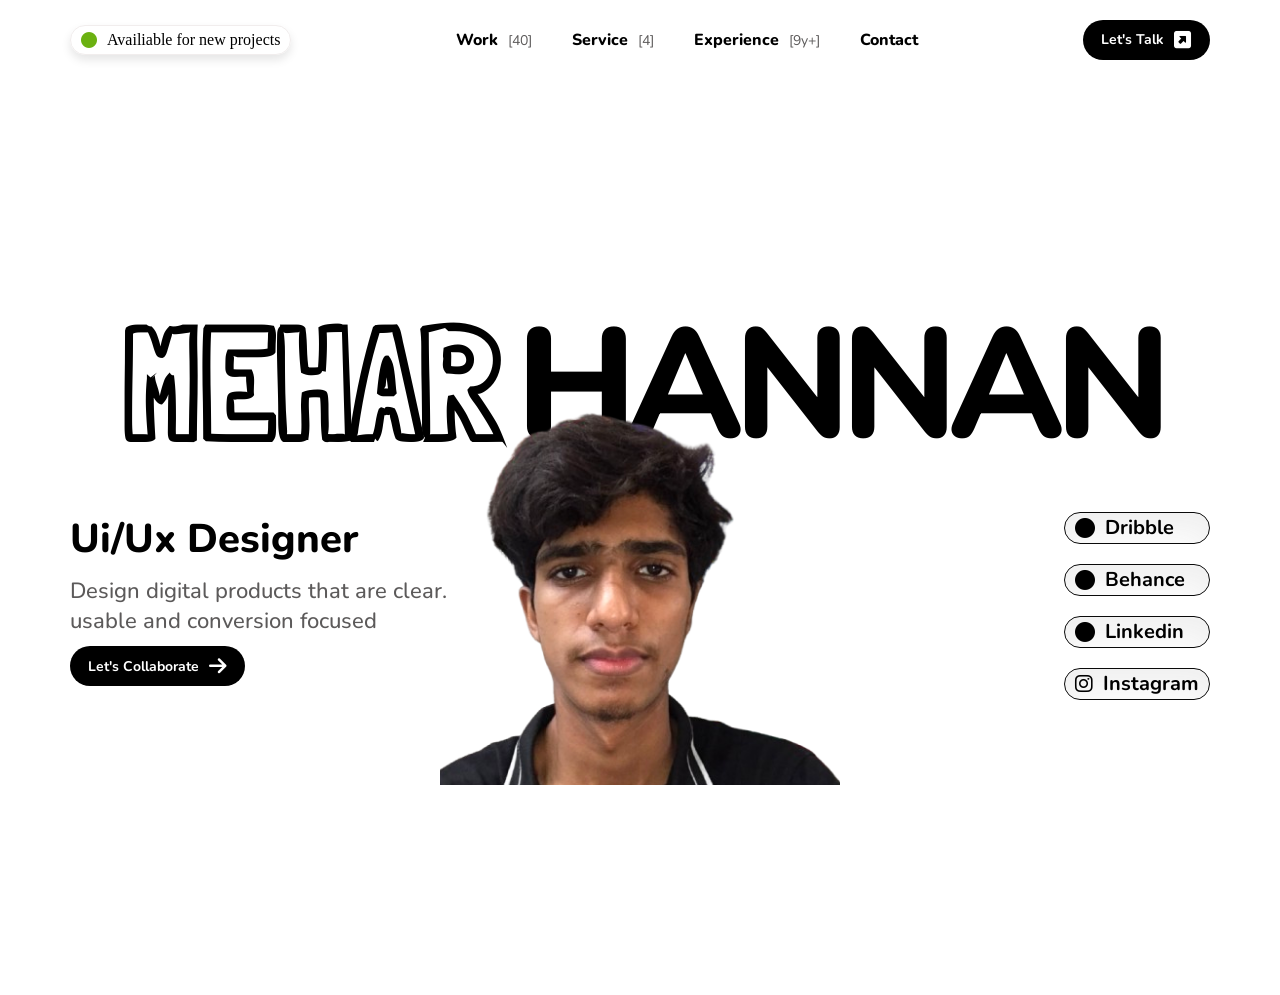
==== Projects/Personal Portfolio Website — Animations/index.html @ a775a608 "animations" ====
<!DOCTYPE html>
<html lang="en">

<head>
    <meta charset="UTF-8">
    <meta name="viewport" content="width=device-width, initial-scale=1.0">
    <title>Document</title>
    <link rel="preconnect" href="https://fonts.googleapis.com">
    <link rel="preconnect" href="https://fonts.gstatic.com" crossorigin>
    <link href="https://fonts.googleapis.com/css2?family=Nunito:ital,wght@0,200..1000;1,200..1000&display=swap"
        rel="stylesheet">
    <link href="https://fonts.googleapis.com/css2?family=Londrina+Outline&display=swap" rel="stylesheet">
    <link rel="stylesheet" href="https://cdnjs.cloudflare.com/ajax/libs/font-awesome/6.5.2/css/all.min.css">
    <link rel="stylesheet" href="https://cdnjs.cloudflare.com/ajax/libs/animate.css/4.1.1/animate.min.css">
    <link rel="stylesheet" href="style.css">
</head>

<body>
    <section class="home-page">
        <section class="header">
            <div class="header-c1">
                <i class="fa-solid fa-circle"></i>
                <span>Availiable for new projects</span>
            </div>
            <div class="header-menu">
                <h1>Work</h1>
                <p>[40]</p>
                <h1>Service</h1>
                <p>[4]</p>
                <h1>Experience</h1>
                <p>[9y+]</p>
                <h1>Contact</h1>
            </div>
            <div class="lets-talk">
                <span>Let's Talk</span>
                <i class="fa-solid fa-square-up-right"></i>
            </div>
        </section>
        <section class="hero">
            <div class="bottom-layer">
                <div class="text">
                    <h1 class="text1">MEHAR</h1>
                    <h1 class="text2">HANNAN</h1>
                </div>
                <div class="menu">
                    <div class="menu1">
                        <h1>Ui/Ux Designer</h1>
                        <p>Design digital products that are clear. <br>usable and conversion focused</p>
                        <div class="collaborate">
                            Let's Collaborate
                            <i class="fa-solid fa-arrow-right"></i>
                        </div>
                    </div>
                    <div class="menu2">
                        <div class="m1">
                            <i class="fa-solid fa-circle"></i>
                            Dribble
                        </div>
                        <div class="m2">
                            <i class="fa-solid fa-circle"></i>
                            Behance
                        </div>
                        <div class="m3">
                            <i class="fa-solid fa-circle"></i>
                            Linkedin
                        </div>
                        <div class="m4">
                            <i class="fa-brands fa-instagram"></i>
                            Instagram
                        </div>
                    </div>
                </div>
            </div>
            <div class="upper-layer">
                <div class="img-wrapper">
                    <img src="assets\img.png" alt="hannan">
                </div>
            </div>
        </section>
    </section>
    <script src="script.js"></script>
</body>

</html>
---- Projects/Personal Portfolio Website — Animations/style.css ----
* {
            margin: 0;
            padding: 0;
            box-sizing: border-box;
        }



        .home-page {
            display: flex;
            flex-direction: column;
            background-color: #ffff;
            width: min(1400px, calc(100% - 40px));
            height: 100vh;
            margin: 0 auto;
        }

        .home-page .header {
            display: flex;
            flex-direction: row;
            justify-content: space-between;
            align-items: center;
            padding: 0px 50px;
            margin-top: 20px;
        }

        .home-page .header .header-c1 {
            display: flex;
            flex-direction: row;
            align-items: center;
            gap: 10px;
            border: 1px solid #f1eded;
            padding: 5px 10px;
            border-radius: 50px;
            box-shadow: 0 5px 10px rgba(0, 0, 0, 0.1);
        }

        .home-page .header .header-c1 i {
            color: #6bb111;
        }

        .home-page .header .header-menu {
            display: flex;
            flex-direction: row;
            align-items: center;
            gap: 10px;
        }

        .home-page .header .header-menu h1 {
            font-size: 16px;
            font-weight: 800;
            color: #000;
            font-family: 'Nunito', sans-serif;
        }

        .home-page .header .header-menu p {
            font-size: 14px;
            font-weight: 400;
            color: #5c5a5a;
            font-family: 'Nunito', sans-serif;
            margin-right: 30px;
        }

        .home-page .header .lets-talk {
            display: flex;
            flex-direction: row;
            align-items: center;
            gap: 10px;
            padding: 10px 18px;
            border-radius: 50px;
            background-color: #000;
            font-size: 14px;
            color: #fff;
            font-family: 'Nunito', sans-serif;
            font-weight: 700;
            line-height: 1;
        }

        .home-page .header .lets-talk i {
            font-size: 20px;
            line-height: 1;
        }

        .home-page .hero {
            position: relative;
            display: flex;
            flex-direction: column;
            justify-content: space-between;
            align-items: center;
            padding: 0px 50px;
            margin-top: 20px;
            height: 100%;
        }

        .home-page .hero .bottom-layer {
            position: absolute;
            top: 0;
            left: 0;
            width: 100%;
            height: 100%;
            display: flex;
            flex-direction: column;
            justify-content: center;
            align-items: center;
        }

        .home-page .hero .bottom-layer .text {
            display: flex;
            flex-direction: row;
            justify-content: center;
            align-items: center;
            gap: 20px;
        }

        .home-page .hero .bottom-layer .text .text1 {
            font-size: 155px;
            font-weight: 800;
            font-family: "Londrina Outline", cursive;
            letter-spacing: 15%;
            
        }

        .home-page .hero .bottom-layer .text .text2 {
            font-size: 155px;
            font-weight: 800;
            font-family: 'Nunito', sans-serif;
            letter-spacing: -10px;
            
        }

        .home-page .hero .bottom-layer .menu {
            display: flex;
            flex-direction: row;
            width: 100%;
            justify-content: space-between;
            margin-top: 20px;
        }

        .home-page .hero .bottom-layer .menu .menu1 {
            display: flex;
            flex-direction: column;
            gap: 10px;
            padding-left: 50px;
            
        }

        .home-page .hero .bottom-layer .menu .menu1 h1 {
            font-size: 40px;
            font-weight: 800;
            font-family: 'Nunito', sans-serif;
        }

        .home-page .hero .bottom-layer .menu .menu1 p {
            font-size: 22px;
            font-weight: 500;
            font-family: 'Nunito', sans-serif;
            color: #5c5a5a;
        }

        .home-page .hero .bottom-layer .menu .menu1 .collaborate {
            display: flex;
            flex-direction: row;
            align-items: center;
            width: fit-content;
            gap: 10px;
            padding: 10px 18px;
            border-radius: 50px;
            background-color: #000;
            font-size: 14px;
            color: #fff;
            font-family: 'Nunito', sans-serif;
            font-weight: 700;
        }

        .home-page .hero .bottom-layer .menu .menu1 .collaborate i {
            font-size: 20px;
        }

        .home-page .hero .bottom-layer .menu .menu2 {
            display: flex;
            flex-direction: column;
            gap: 20px;
            padding-right: 50px;
        }

        .home-page .hero .bottom-layer .menu .menu2 .m1 {
            display: flex;
            flex-direction: row;
            align-items: center;
            gap: 10px;
            font-family: 'Nunito', sans-serif;
            border: 1px solid #0a0a0a;
            padding: 5px 10px;
            line-height: 1;
            box-shadow: inset 0 20px 30px rgba(105, 104, 104, 0.1);
            border-radius: 50px;
            font-family: 'Nunito', sans-serif;
            font-size: 20px;
            font-weight: 700;
            
        }

        .home-page .hero .bottom-layer .menu .menu2 .m2 {
            display: flex;
            flex-direction: row;
            align-items: center;
            gap: 10px;
            font-family: 'Nunito', sans-serif;
            border: 1px solid #0a0a0a;
            padding: 5px 10px;
            line-height: 1;
            box-shadow: inset 0 20px 30px rgba(105, 104, 104, 0.1);
            border-radius: 50px;
            font-family: 'Nunito', sans-serif;
            font-size: 20px;
            font-weight: 700;
            
        }

        .home-page .hero .bottom-layer .menu .menu2 .m3 {
            display: flex;
            flex-direction: row;
            align-items: center;
            gap: 10px;
            font-family: 'Nunito', sans-serif;
            border: 1px solid #0a0a0a;
            padding: 5px 10px;
            line-height: 1;
            box-shadow: inset 0 20px 30px rgba(105, 104, 104, 0.1);
            border-radius: 50px;
            font-family: 'Nunito', sans-serif;
            font-size: 20px;
            font-weight: 700;
            
        }

        .home-page .hero .bottom-layer .menu .menu2 .m4 {
            display: flex;
            flex-direction: row;
            align-items: center;
            gap: 10px;
            font-family: 'Nunito', sans-serif;
            border: 1px solid #0a0a0a;
            padding: 5px 10px;
            line-height: 1;
            box-shadow: inset 0 20px 30px rgba(105, 104, 104, 0.1);
            border-radius: 50px;
            font-family: 'Nunito', sans-serif;
            font-size: 20px;
            font-weight: 700;
            
        }

        .home-page .hero .upper-layer {
            position: absolute;
            z-index: 1;
            top: 95px;
            left: 50%;
            transform: translateX(-50%);
            width: 420px;
            max-width: 45vw;
            height: 100%;
            display: flex;
            justify-content: center;
            align-items: center;
        }

        .home-page .hero .upper-layer .img-wrapper {
            width: 400px;
            height: 400px;
        }

        .home-page .hero .upper-layer img {
            width: 100%;
            height: 100%;
            object-fit: cover;
            animation: rubberBand 2s ease forwards;
        }
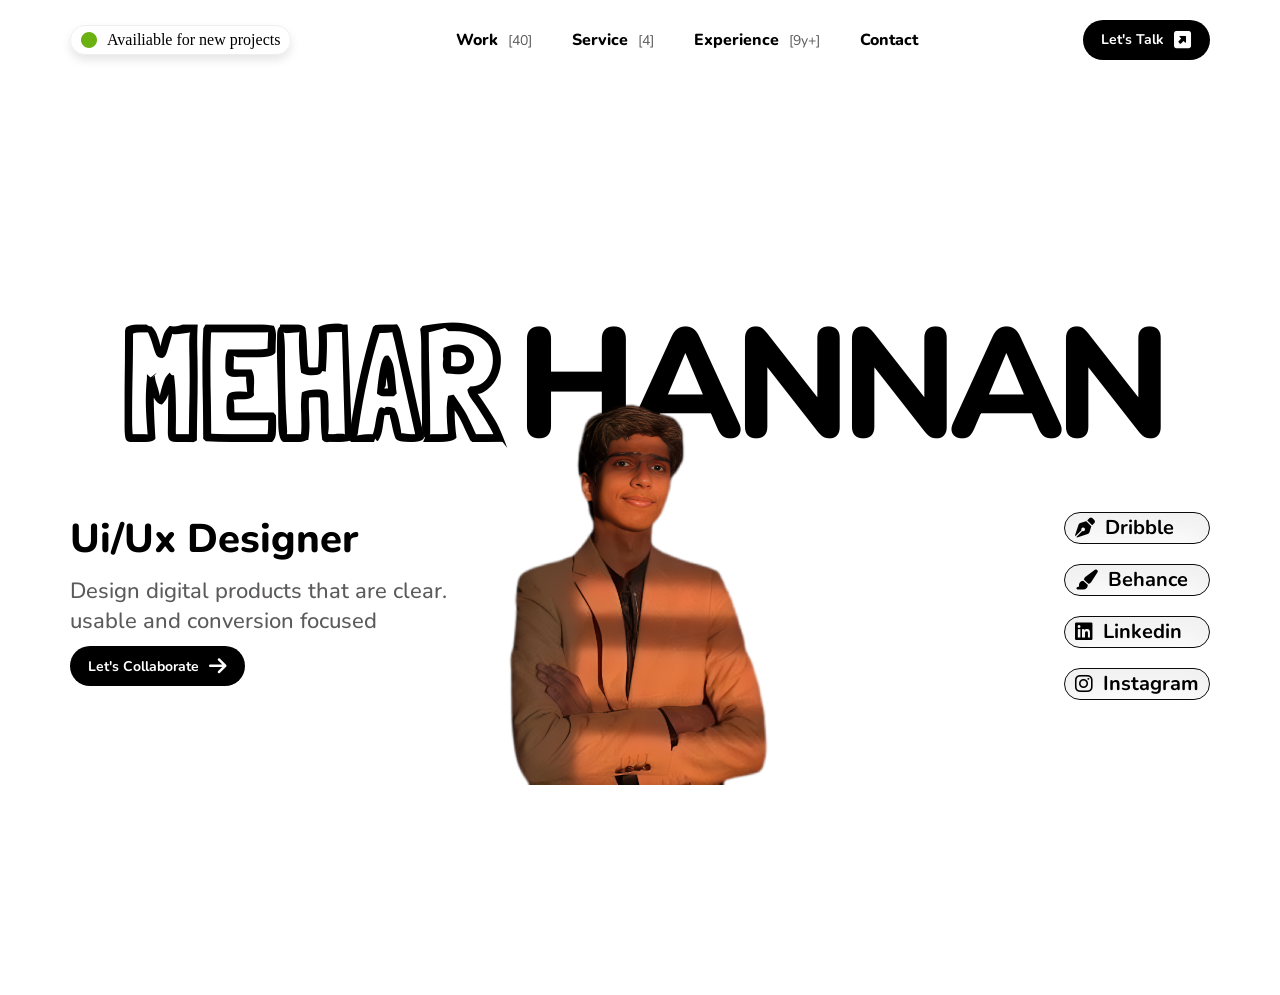
==== commit 9747ad30: "improve animations" ====
--- a/Projects/Personal Portfolio Website — Animations/index.html
+++ b/Projects/Personal Portfolio Website — Animations/index.html
@@ -53,15 +53,15 @@
                     </div>
                     <div class="menu2">
                         <div class="m1">
-                            <i class="fa-solid fa-circle"></i>
+                            <i class="fa-solid fa-pen-nib"></i>
                             Dribble
                         </div>
                         <div class="m2">
-                            <i class="fa-solid fa-circle"></i>
+                            <i class="fa-solid fa-paintbrush"></i>
                             Behance
                         </div>
                         <div class="m3">
-                            <i class="fa-solid fa-circle"></i>
+                            <i class="fa-brands fa-linkedin"></i>
                             Linkedin
                         </div>
                         <div class="m4">
--- a/Projects/Personal Portfolio Website — Animations/style.css
+++ b/Projects/Personal Portfolio Website — Animations/style.css
@@ -22,6 +22,7 @@
             align-items: center;
             padding: 0px 50px;
             margin-top: 20px;
+            animation: slideInDown 0.8s ease forwards;
         }
 
         .home-page .header .header-c1 {
@@ -117,7 +118,7 @@
             font-weight: 800;
             font-family: "Londrina Outline", cursive;
             letter-spacing: 15%;
-            
+            animation: slideInDown 1s ease forwards;
         }
 
         .home-page .hero .bottom-layer .text .text2 {
@@ -125,7 +126,7 @@
             font-weight: 800;
             font-family: 'Nunito', sans-serif;
             letter-spacing: -10px;
-            
+            animation: slideInDown 1s ease forwards; animation-delay: 0.1s;
         }
 
         .home-page .hero .bottom-layer .menu {
@@ -148,6 +149,7 @@
             font-size: 40px;
             font-weight: 800;
             font-family: 'Nunito', sans-serif;
+            animation: slideInUp 0.8s ease forwards; animation-delay: 0.2s;
         }
 
         .home-page .hero .bottom-layer .menu .menu1 p {
@@ -155,6 +157,7 @@
             font-weight: 500;
             font-family: 'Nunito', sans-serif;
             color: #5c5a5a;
+            animation: slideInUp 0.8s ease forwards; animation-delay: 0.4s;
         }
 
         .home-page .hero .bottom-layer .menu .menu1 .collaborate {
@@ -170,6 +173,7 @@
             color: #fff;
             font-family: 'Nunito', sans-serif;
             font-weight: 700;
+            animation: slideInUp 0.8s ease forwards; animation-delay: 0.6s;
         }
 
         .home-page .hero .bottom-layer .menu .menu1 .collaborate i {
@@ -181,6 +185,7 @@
             flex-direction: column;
             gap: 20px;
             padding-right: 50px;
+            
         }
 
         .home-page .hero .bottom-layer .menu .menu2 .m1 {
@@ -197,6 +202,7 @@
             font-family: 'Nunito', sans-serif;
             font-size: 20px;
             font-weight: 700;
+            animation: fadeInUp 0.7s ease forwards; animation-delay: 0.3s;
             
         }
 
@@ -214,7 +220,7 @@
             font-family: 'Nunito', sans-serif;
             font-size: 20px;
             font-weight: 700;
-            
+            animation: fadeInUp 0.7s ease forwards; animation-delay: 0.5s;
         }
 
         .home-page .hero .bottom-layer .menu .menu2 .m3 {
@@ -231,7 +237,7 @@
             font-family: 'Nunito', sans-serif;
             font-size: 20px;
             font-weight: 700;
-            
+            animation: fadeInUp 0.7s ease forwards; animation-delay: 0.7s;
         }
 
         .home-page .hero .bottom-layer .menu .menu2 .m4 {
@@ -248,7 +254,7 @@
             font-family: 'Nunito', sans-serif;
             font-size: 20px;
             font-weight: 700;
-            
+            animation: fadeInUp 0.7s ease forwards; animation-delay: 0.9s;
         }
 
         .home-page .hero .upper-layer {
@@ -274,5 +280,5 @@
             width: 100%;
             height: 100%;
             object-fit: cover;
-            animation: rubberBand 2s ease forwards;
-        }+            animation: fadeInUp 1.2s ease forwards; animation-delay: 0.2s;
+        }   
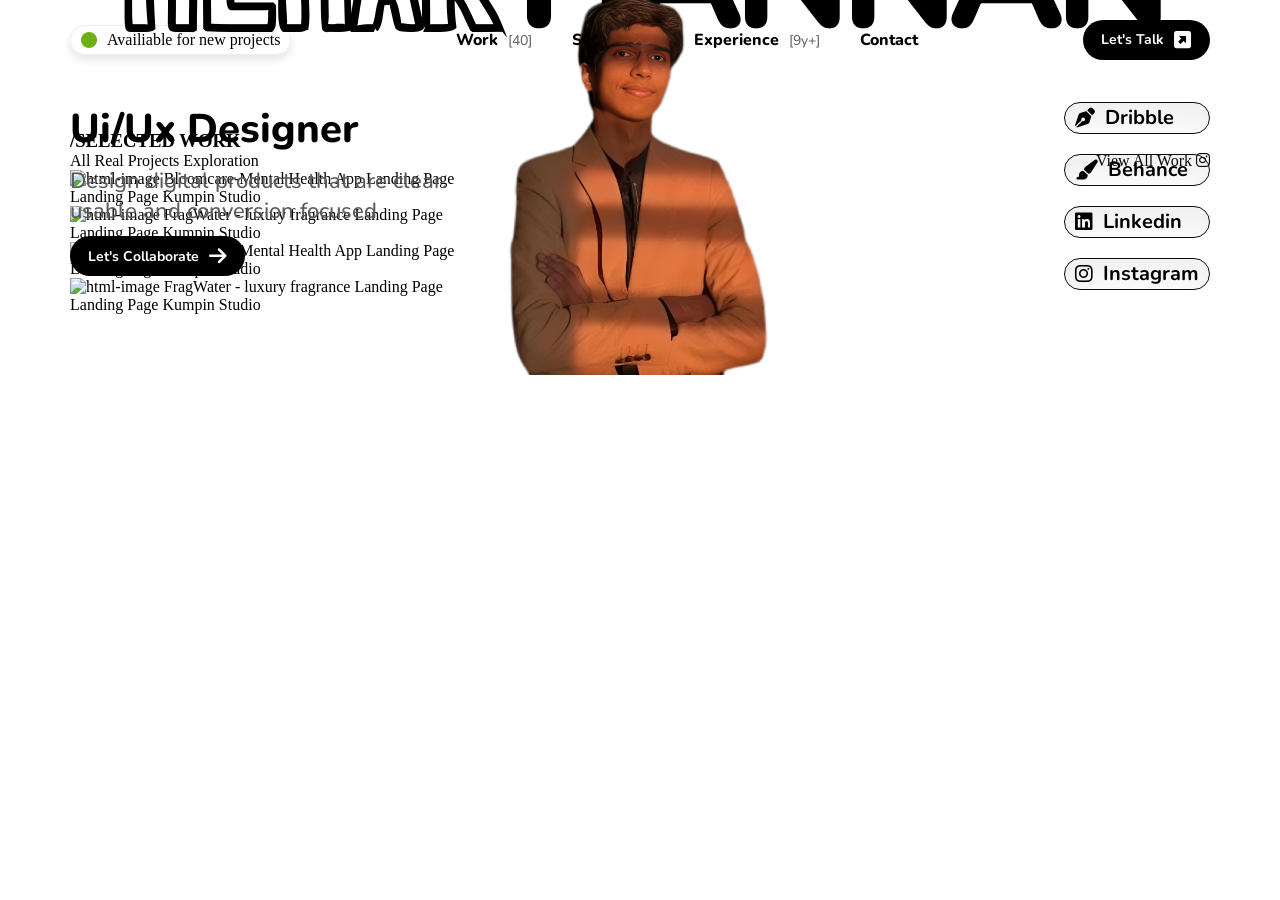
==== commit 2a193c57: "adding selected work section" ====
--- a/Projects/Personal Portfolio Website — Animations/index.html
+++ b/Projects/Personal Portfolio Website — Animations/index.html
@@ -77,6 +77,94 @@
                 </div>
             </div>
         </section>
+        <section class="selectecWork">
+            <h1>/SELECTED WORK</h1>
+            <div class="filters">
+                <div class="c1">
+                    <span class="f1">
+                        All
+                    </span>
+                    <span class="f2">
+                        Real Projects
+                    </span>
+                    <span class="f3">
+                        Exploration
+                    </span>
+                </div>
+                <div class="c2">
+                    <span class="h1">
+                        View All Work
+                    </span>
+                    <i class="fa-brands fa-instagram"></i>
+                </div>
+            </div>
+            <div class="projects">
+                <div class="project 1">
+                    <img src="" alt="html-image">
+                    <span class="product-title">
+                        Bloomcare-Mental Health App Landing Page
+                    </span>
+                    <div class="Properties">
+                        <div class="p1">
+                            <span class="ptxt">
+                                Landing Page
+                            </span>
+                            <span class="p2">
+                                Kumpin Studio
+                            </span>
+                        </div>
+                    </div>
+                </div>
+                <div class="project 2">
+                    <img src="" alt="html-image">
+                    <span class="product-title">
+                        FragWater - luxury fragrance Landing Page
+                    </span>
+                    <div class="Properties">
+                        <div class="p1">
+                            <span class="ptxt">
+                                Landing Page
+                            </span>
+                            <span class="p2">
+                                Kumpin Studio
+                            </span>
+                        </div>
+                    </div>
+                </div>
+                <div class="project 3">
+                    <img src="" alt="html-image">
+                    <span class="product-title">
+                        Bloomcare-Mental Health App Landing Page
+                    </span>
+                    <div class="Properties">
+                        <div class="p1">
+                            <span class="ptxt">
+                                Landing Page
+                            </span>
+                            <span class="p2">
+                                Kumpin Studio
+                            </span>
+                        </div>
+                    </div>
+                </div>
+                <div class="project 4">
+                    <img src="" alt="html-image">
+                    <span class="product-title">
+                        FragWater - luxury fragrance Landing Page
+                    </span>
+                    <div class="Properties">
+                        <div class="p1">
+                            <span class="ptxt">
+                                Landing Page
+                            </span>
+                            <span class="p2">
+                                Kumpin Studio
+                            </span>
+                        </div>
+                    </div>
+                </div>
+            </div>
+        </section>
     </section>
     <script src="script.js"></script>
 </body>
--- a/Projects/Personal Portfolio Website — Animations/style.css
+++ b/Projects/Personal Portfolio Website — Animations/style.css
@@ -7,6 +7,8 @@
 
 
         .home-page {
+            overflow-y: auto;
+            overflow-x: hidden;
             display: flex;
             flex-direction: column;
             background-color: #ffff;
@@ -23,6 +25,7 @@
             padding: 0px 50px;
             margin-top: 20px;
             animation: slideInDown 0.8s ease forwards;
+            
         }
 
         .home-page .header .header-c1 {
@@ -90,7 +93,6 @@
             align-items: center;
             padding: 0px 50px;
             margin-top: 20px;
-            height: 100%;
         }
 
         .home-page .hero .bottom-layer {
@@ -281,4 +283,15 @@
             height: 100%;
             object-fit: cover;
             animation: fadeInUp 1.2s ease forwards; animation-delay: 0.2s;
+        }
+
+        .home-page .selectecWork {
+            display: flex;
+            flex-direction: column;
+            margin: 50px;
+        }
+        .home-page .selectecWork .filters {
+            display: flex;
+            flex-direction: row;
+            justify-content: space-between;
         }   
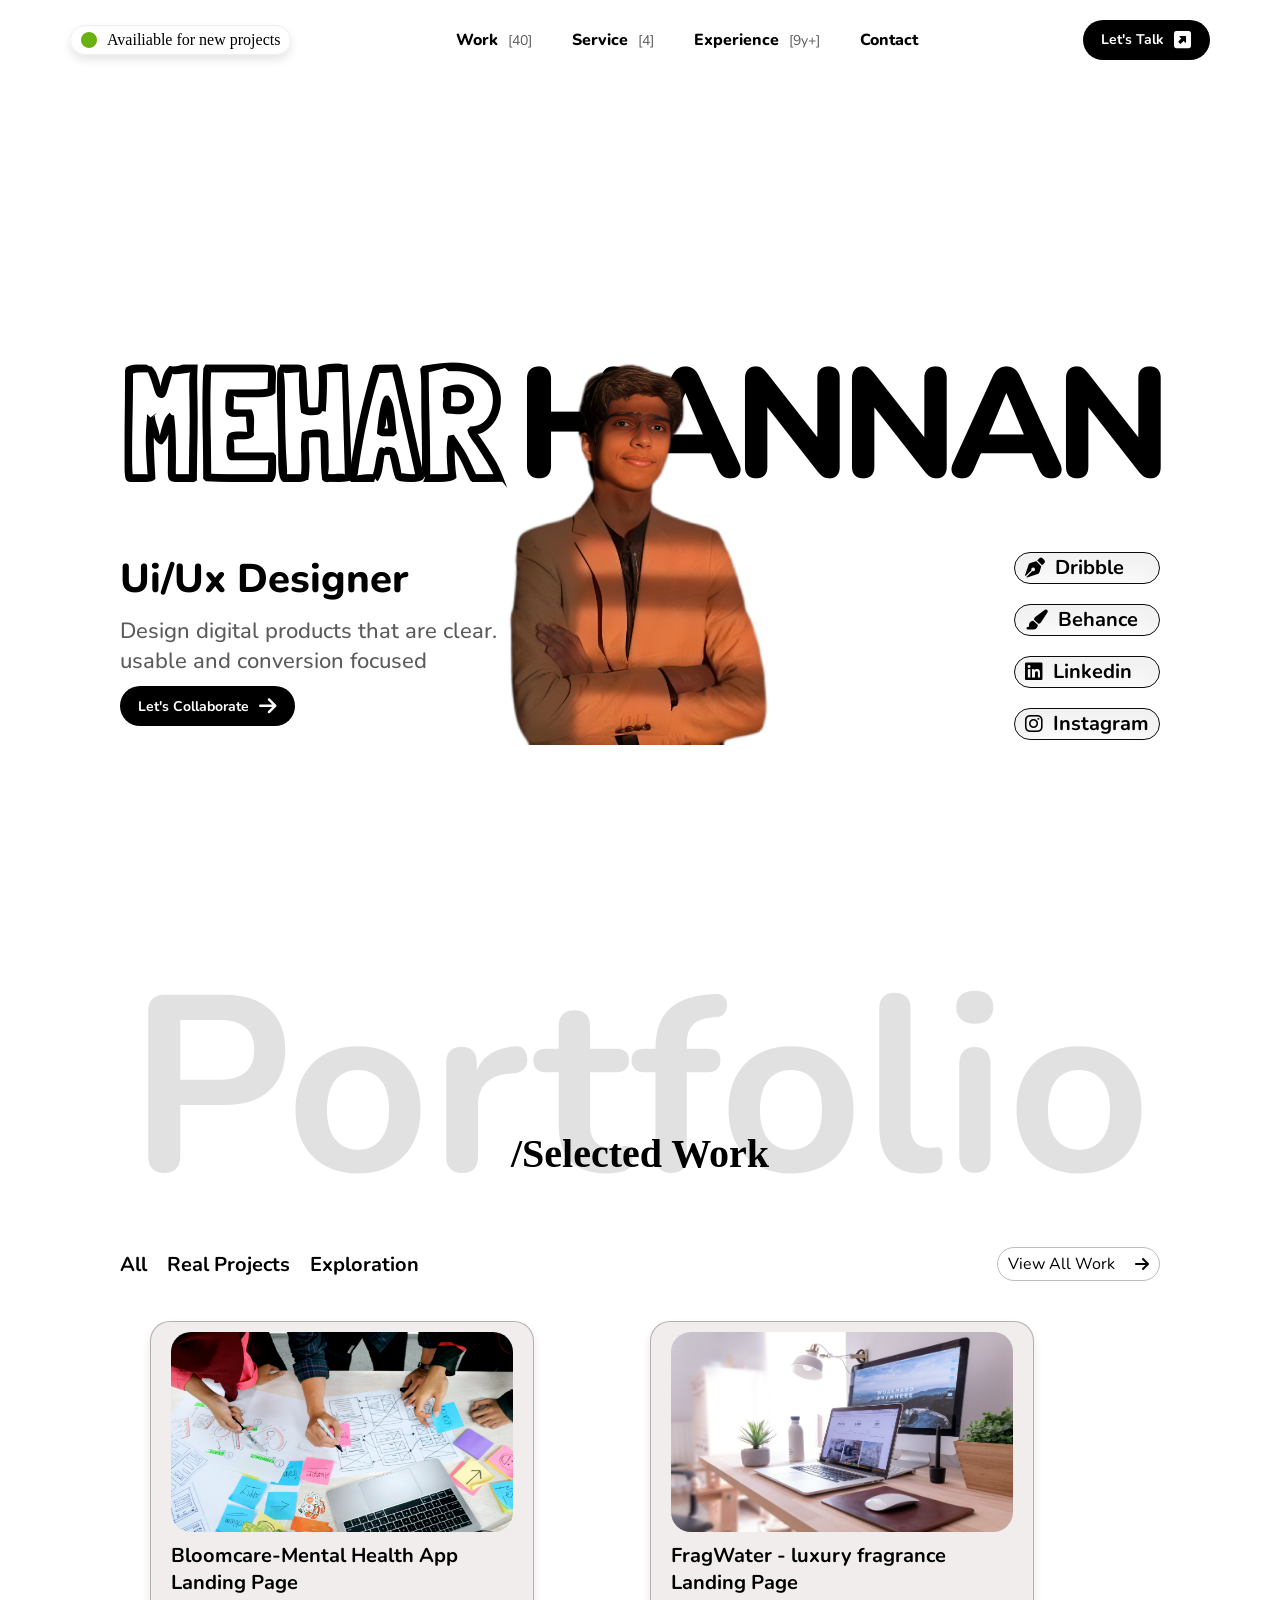
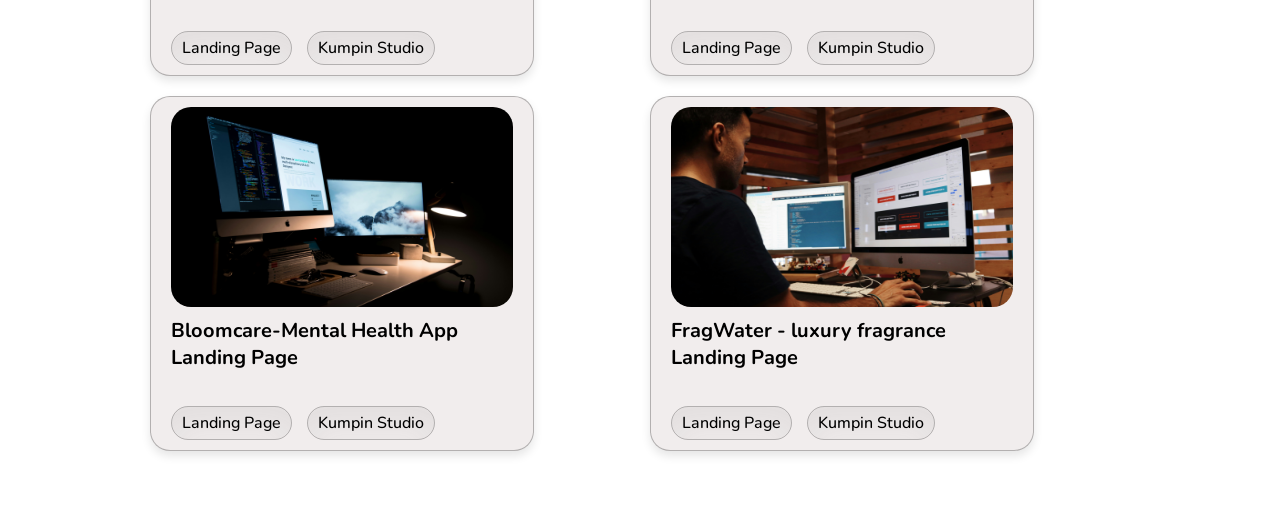
==== commit b0abbcd6: "selected work section structure finally build" ====
--- a/Projects/Personal Portfolio Website — Animations/index.html
+++ b/Projects/Personal Portfolio Website — Animations/index.html
@@ -1,172 +1,157 @@
-<!DOCTYPE html>
+<!doctype html>
 <html lang="en">
+  <head>
+    <meta charset="UTF-8" />
+    <meta name="viewport" content="width=device-width, initial-scale=1.0" />
+    <title>Document</title>
+    <link rel="preconnect" href="https://fonts.googleapis.com" />
+    <link rel="preconnect" href="https://fonts.gstatic.com" crossorigin />
+    <link
+      href="https://fonts.googleapis.com/css2?family=Nunito:ital,wght@0,200..1000;1,200..1000&display=swap"
+      rel="stylesheet"
+    />
+    <link
+      href="https://fonts.googleapis.com/css2?family=Londrina+Outline&display=swap"
+      rel="stylesheet"
+    />
+    <link
+      rel="stylesheet"
+      href="https://cdnjs.cloudflare.com/ajax/libs/font-awesome/6.5.2/css/all.min.css"
+    />
+    <link
+      rel="stylesheet"
+      href="https://cdnjs.cloudflare.com/ajax/libs/animate.css/4.1.1/animate.min.css"
+    />
+    <link rel="stylesheet" href="style.css" />
+  </head>
 
-<head>
-    <meta charset="UTF-8">
-    <meta name="viewport" content="width=device-width, initial-scale=1.0">
-    <title>Document</title>
-    <link rel="preconnect" href="https://fonts.googleapis.com">
-    <link rel="preconnect" href="https://fonts.gstatic.com" crossorigin>
-    <link href="https://fonts.googleapis.com/css2?family=Nunito:ital,wght@0,200..1000;1,200..1000&display=swap"
-        rel="stylesheet">
-    <link href="https://fonts.googleapis.com/css2?family=Londrina+Outline&display=swap" rel="stylesheet">
-    <link rel="stylesheet" href="https://cdnjs.cloudflare.com/ajax/libs/font-awesome/6.5.2/css/all.min.css">
-    <link rel="stylesheet" href="https://cdnjs.cloudflare.com/ajax/libs/animate.css/4.1.1/animate.min.css">
-    <link rel="stylesheet" href="style.css">
-</head>
-
-<body>
+  <body>
     <section class="home-page">
-        <section class="header">
-            <div class="header-c1">
-                <i class="fa-solid fa-circle"></i>
-                <span>Availiable for new projects</span>
+      <section class="header">
+        <div class="header-c1">
+          <i class="fa-solid fa-circle"></i>
+          <span>Availiable for new projects</span>
+        </div>
+        <div class="header-menu">
+          <h1>Work</h1>
+          <p>[40]</p>
+          <h1>Service</h1>
+          <p>[4]</p>
+          <h1>Experience</h1>
+          <p>[9y+]</p>
+          <h1>Contact</h1>
+        </div>
+        <div class="lets-talk">
+          <span>Let's Talk</span>
+          <i class="fa-solid fa-square-up-right"></i>
+        </div>
+      </section>
+      <section class="hero">
+        <div class="bottom-layer">
+          <div class="text">
+            <h1 class="text1">MEHAR</h1>
+            <h1 class="text2">HANNAN</h1>
+          </div>
+          <div class="menu">
+            <div class="menu1">
+              <h1>Ui/Ux Designer</h1>
+              <p>
+                Design digital products that are clear. <br />usable and
+                conversion focused
+              </p>
+              <div class="collaborate">
+                Let's Collaborate
+                <i class="fa-solid fa-arrow-right"></i>
+              </div>
             </div>
-            <div class="header-menu">
-                <h1>Work</h1>
-                <p>[40]</p>
-                <h1>Service</h1>
-                <p>[4]</p>
-                <h1>Experience</h1>
-                <p>[9y+]</p>
-                <h1>Contact</h1>
+            <div class="menu2">
+              <div class="m1">
+                <i class="fa-solid fa-pen-nib"></i>
+                Dribble
+              </div>
+              <div class="m2">
+                <i class="fa-solid fa-paintbrush"></i>
+                Behance
+              </div>
+              <div class="m3">
+                <i class="fa-brands fa-linkedin"></i>
+                Linkedin
+              </div>
+              <div class="m4">
+                <i class="fa-brands fa-instagram"></i>
+                Instagram
+              </div>
             </div>
-            <div class="lets-talk">
-                <span>Let's Talk</span>
-                <i class="fa-solid fa-square-up-right"></i>
+          </div>
+        </div>
+        <div class="upper-layer">
+          <div class="img-wrapper">
+            <img src="assets\img.png" alt="hannan" />
+          </div>
+        </div>
+      </section>
+      <div class="portfolio">
+        <span class="portfoliotext">Portfolio</span>
+        <h2 class="selected-work">/Selected Work</h2>
+      </div>
+      <section class="work">
+        <section class="selectecWork">
+          <div class="filters">
+            <div class="c1">
+              <span class="f1"> All </span>
+              <span class="f2"> Real Projects </span>
+              <span class="f3"> Exploration </span>
             </div>
+            <div class="c2">
+              <span class="h1"> View All Work </span>
+              <i class="fa-solid fa-arrow-right"></i>
+            </div>
+          </div>
+          <div class="projects">
+            <div class="project1">
+              <img src="assets/a (1).jpg" alt="html-image" />
+              <span class="product-title">
+                Bloomcare-Mental Health App <br> Landing Page
+              </span>
+              <div class="Properties">
+                <span class="ptxt"> Landing Page </span>
+                <span class="p2"> Kumpin Studio </span>
+              </div>
+            </div>
+            <div class="project2">
+              <img src="assets/a (2).jpg" alt="html-image" />
+              <span class="product-title">
+                FragWater - luxury fragrance <br> Landing Page
+              </span>
+              <div class="Properties">
+                <span class="ptxt"> Landing Page </span>
+                <span class="p2"> Kumpin Studio </span>
+              </div>
+            </div>
+            <div class="project3">
+              <img src="assets/a (3).jpg" alt="html-image" />
+              <span class="product-title">
+                Bloomcare-Mental Health App <br> Landing Page
+              </span>
+              <div class="Properties">
+                <span class="ptxt"> Landing Page </span>
+                <span class="p2"> Kumpin Studio </span>
+              </div>
+            </div>
+            <div class="project4">
+              <img src="assets/a (4).jpg" alt="html-image" />
+              <span class="product-title">
+                FragWater - luxury fragrance <br> Landing Page
+              </span>
+              <div class="Properties">
+                <span class="ptxt"> Landing Page </span>
+                <span class="p2"> Kumpin Studio </span>
+              </div>
+            </div>
+          </div>
         </section>
-        <section class="hero">
-            <div class="bottom-layer">
-                <div class="text">
-                    <h1 class="text1">MEHAR</h1>
-                    <h1 class="text2">HANNAN</h1>
-                </div>
-                <div class="menu">
-                    <div class="menu1">
-                        <h1>Ui/Ux Designer</h1>
-                        <p>Design digital products that are clear. <br>usable and conversion focused</p>
-                        <div class="collaborate">
-                            Let's Collaborate
-                            <i class="fa-solid fa-arrow-right"></i>
-                        </div>
-                    </div>
-                    <div class="menu2">
-                        <div class="m1">
-                            <i class="fa-solid fa-pen-nib"></i>
-                            Dribble
-                        </div>
-                        <div class="m2">
-                            <i class="fa-solid fa-paintbrush"></i>
-                            Behance
-                        </div>
-                        <div class="m3">
-                            <i class="fa-brands fa-linkedin"></i>
-                            Linkedin
-                        </div>
-                        <div class="m4">
-                            <i class="fa-brands fa-instagram"></i>
-                            Instagram
-                        </div>
-                    </div>
-                </div>
-            </div>
-            <div class="upper-layer">
-                <div class="img-wrapper">
-                    <img src="assets\img.png" alt="hannan">
-                </div>
-            </div>
-        </section>
-        <section class="selectecWork">
-            <h1>/SELECTED WORK</h1>
-            <div class="filters">
-                <div class="c1">
-                    <span class="f1">
-                        All
-                    </span>
-                    <span class="f2">
-                        Real Projects
-                    </span>
-                    <span class="f3">
-                        Exploration
-                    </span>
-                </div>
-                <div class="c2">
-                    <span class="h1">
-                        View All Work
-                    </span>
-                    <i class="fa-brands fa-instagram"></i>
-                </div>
-            </div>
-            <div class="projects">
-                <div class="project 1">
-                    <img src="" alt="html-image">
-                    <span class="product-title">
-                        Bloomcare-Mental Health App Landing Page
-                    </span>
-                    <div class="Properties">
-                        <div class="p1">
-                            <span class="ptxt">
-                                Landing Page
-                            </span>
-                            <span class="p2">
-                                Kumpin Studio
-                            </span>
-                        </div>
-                    </div>
-                </div>
-                <div class="project 2">
-                    <img src="" alt="html-image">
-                    <span class="product-title">
-                        FragWater - luxury fragrance Landing Page
-                    </span>
-                    <div class="Properties">
-                        <div class="p1">
-                            <span class="ptxt">
-                                Landing Page
-                            </span>
-                            <span class="p2">
-                                Kumpin Studio
-                            </span>
-                        </div>
-                    </div>
-                </div>
-                <div class="project 3">
-                    <img src="" alt="html-image">
-                    <span class="product-title">
-                        Bloomcare-Mental Health App Landing Page
-                    </span>
-                    <div class="Properties">
-                        <div class="p1">
-                            <span class="ptxt">
-                                Landing Page
-                            </span>
-                            <span class="p2">
-                                Kumpin Studio
-                            </span>
-                        </div>
-                    </div>
-                </div>
-                <div class="project 4">
-                    <img src="" alt="html-image">
-                    <span class="product-title">
-                        FragWater - luxury fragrance Landing Page
-                    </span>
-                    <div class="Properties">
-                        <div class="p1">
-                            <span class="ptxt">
-                                Landing Page
-                            </span>
-                            <span class="p2">
-                                Kumpin Studio
-                            </span>
-                        </div>
-                    </div>
-                </div>
-            </div>
-        </section>
+      </section>
     </section>
     <script src="script.js"></script>
-</body>
-
-</html>+  </body>
+</html>
--- a/Projects/Personal Portfolio Website — Animations/style.css
+++ b/Projects/Personal Portfolio Website — Animations/style.css
@@ -1,297 +1,630 @@
 * {
-            margin: 0;
-            padding: 0;
-            box-sizing: border-box;
-        }
-
-
-
-        .home-page {
-            overflow-y: auto;
-            overflow-x: hidden;
-            display: flex;
-            flex-direction: column;
-            background-color: #ffff;
-            width: min(1400px, calc(100% - 40px));
-            height: 100vh;
-            margin: 0 auto;
-        }
-
-        .home-page .header {
-            display: flex;
-            flex-direction: row;
-            justify-content: space-between;
-            align-items: center;
-            padding: 0px 50px;
-            margin-top: 20px;
-            animation: slideInDown 0.8s ease forwards;
-            
-        }
-
-        .home-page .header .header-c1 {
-            display: flex;
-            flex-direction: row;
-            align-items: center;
-            gap: 10px;
-            border: 1px solid #f1eded;
-            padding: 5px 10px;
-            border-radius: 50px;
-            box-shadow: 0 5px 10px rgba(0, 0, 0, 0.1);
-        }
-
-        .home-page .header .header-c1 i {
-            color: #6bb111;
-        }
-
-        .home-page .header .header-menu {
-            display: flex;
-            flex-direction: row;
-            align-items: center;
-            gap: 10px;
-        }
-
-        .home-page .header .header-menu h1 {
-            font-size: 16px;
-            font-weight: 800;
-            color: #000;
-            font-family: 'Nunito', sans-serif;
-        }
-
-        .home-page .header .header-menu p {
-            font-size: 14px;
-            font-weight: 400;
-            color: #5c5a5a;
-            font-family: 'Nunito', sans-serif;
-            margin-right: 30px;
-        }
-
-        .home-page .header .lets-talk {
-            display: flex;
-            flex-direction: row;
-            align-items: center;
-            gap: 10px;
-            padding: 10px 18px;
-            border-radius: 50px;
-            background-color: #000;
-            font-size: 14px;
-            color: #fff;
-            font-family: 'Nunito', sans-serif;
-            font-weight: 700;
-            line-height: 1;
-        }
-
-        .home-page .header .lets-talk i {
-            font-size: 20px;
-            line-height: 1;
-        }
-
-        .home-page .hero {
-            position: relative;
-            display: flex;
-            flex-direction: column;
-            justify-content: space-between;
-            align-items: center;
-            padding: 0px 50px;
-            margin-top: 20px;
-        }
-
-        .home-page .hero .bottom-layer {
-            position: absolute;
-            top: 0;
-            left: 0;
-            width: 100%;
-            height: 100%;
-            display: flex;
-            flex-direction: column;
-            justify-content: center;
-            align-items: center;
-        }
-
-        .home-page .hero .bottom-layer .text {
-            display: flex;
-            flex-direction: row;
-            justify-content: center;
-            align-items: center;
-            gap: 20px;
-        }
-
-        .home-page .hero .bottom-layer .text .text1 {
-            font-size: 155px;
-            font-weight: 800;
-            font-family: "Londrina Outline", cursive;
-            letter-spacing: 15%;
-            animation: slideInDown 1s ease forwards;
-        }
-
-        .home-page .hero .bottom-layer .text .text2 {
-            font-size: 155px;
-            font-weight: 800;
-            font-family: 'Nunito', sans-serif;
-            letter-spacing: -10px;
-            animation: slideInDown 1s ease forwards; animation-delay: 0.1s;
-        }
-
-        .home-page .hero .bottom-layer .menu {
-            display: flex;
-            flex-direction: row;
-            width: 100%;
-            justify-content: space-between;
-            margin-top: 20px;
-        }
-
-        .home-page .hero .bottom-layer .menu .menu1 {
-            display: flex;
-            flex-direction: column;
-            gap: 10px;
-            padding-left: 50px;
-            
-        }
-
-        .home-page .hero .bottom-layer .menu .menu1 h1 {
-            font-size: 40px;
-            font-weight: 800;
-            font-family: 'Nunito', sans-serif;
-            animation: slideInUp 0.8s ease forwards; animation-delay: 0.2s;
-        }
-
-        .home-page .hero .bottom-layer .menu .menu1 p {
-            font-size: 22px;
-            font-weight: 500;
-            font-family: 'Nunito', sans-serif;
-            color: #5c5a5a;
-            animation: slideInUp 0.8s ease forwards; animation-delay: 0.4s;
-        }
-
-        .home-page .hero .bottom-layer .menu .menu1 .collaborate {
-            display: flex;
-            flex-direction: row;
-            align-items: center;
-            width: fit-content;
-            gap: 10px;
-            padding: 10px 18px;
-            border-radius: 50px;
-            background-color: #000;
-            font-size: 14px;
-            color: #fff;
-            font-family: 'Nunito', sans-serif;
-            font-weight: 700;
-            animation: slideInUp 0.8s ease forwards; animation-delay: 0.6s;
-        }
-
-        .home-page .hero .bottom-layer .menu .menu1 .collaborate i {
-            font-size: 20px;
-        }
-
-        .home-page .hero .bottom-layer .menu .menu2 {
-            display: flex;
-            flex-direction: column;
-            gap: 20px;
-            padding-right: 50px;
-            
-        }
-
-        .home-page .hero .bottom-layer .menu .menu2 .m1 {
-            display: flex;
-            flex-direction: row;
-            align-items: center;
-            gap: 10px;
-            font-family: 'Nunito', sans-serif;
-            border: 1px solid #0a0a0a;
-            padding: 5px 10px;
-            line-height: 1;
-            box-shadow: inset 0 20px 30px rgba(105, 104, 104, 0.1);
-            border-radius: 50px;
-            font-family: 'Nunito', sans-serif;
-            font-size: 20px;
-            font-weight: 700;
-            animation: fadeInUp 0.7s ease forwards; animation-delay: 0.3s;
-            
-        }
-
-        .home-page .hero .bottom-layer .menu .menu2 .m2 {
-            display: flex;
-            flex-direction: row;
-            align-items: center;
-            gap: 10px;
-            font-family: 'Nunito', sans-serif;
-            border: 1px solid #0a0a0a;
-            padding: 5px 10px;
-            line-height: 1;
-            box-shadow: inset 0 20px 30px rgba(105, 104, 104, 0.1);
-            border-radius: 50px;
-            font-family: 'Nunito', sans-serif;
-            font-size: 20px;
-            font-weight: 700;
-            animation: fadeInUp 0.7s ease forwards; animation-delay: 0.5s;
-        }
-
-        .home-page .hero .bottom-layer .menu .menu2 .m3 {
-            display: flex;
-            flex-direction: row;
-            align-items: center;
-            gap: 10px;
-            font-family: 'Nunito', sans-serif;
-            border: 1px solid #0a0a0a;
-            padding: 5px 10px;
-            line-height: 1;
-            box-shadow: inset 0 20px 30px rgba(105, 104, 104, 0.1);
-            border-radius: 50px;
-            font-family: 'Nunito', sans-serif;
-            font-size: 20px;
-            font-weight: 700;
-            animation: fadeInUp 0.7s ease forwards; animation-delay: 0.7s;
-        }
-
-        .home-page .hero .bottom-layer .menu .menu2 .m4 {
-            display: flex;
-            flex-direction: row;
-            align-items: center;
-            gap: 10px;
-            font-family: 'Nunito', sans-serif;
-            border: 1px solid #0a0a0a;
-            padding: 5px 10px;
-            line-height: 1;
-            box-shadow: inset 0 20px 30px rgba(105, 104, 104, 0.1);
-            border-radius: 50px;
-            font-family: 'Nunito', sans-serif;
-            font-size: 20px;
-            font-weight: 700;
-            animation: fadeInUp 0.7s ease forwards; animation-delay: 0.9s;
-        }
-
-        .home-page .hero .upper-layer {
-            position: absolute;
-            z-index: 1;
-            top: 95px;
-            left: 50%;
-            transform: translateX(-50%);
-            width: 420px;
-            max-width: 45vw;
-            height: 100%;
-            display: flex;
-            justify-content: center;
-            align-items: center;
-        }
-
-        .home-page .hero .upper-layer .img-wrapper {
-            width: 400px;
-            height: 400px;
-        }
-
-        .home-page .hero .upper-layer img {
-            width: 100%;
-            height: 100%;
-            object-fit: cover;
-            animation: fadeInUp 1.2s ease forwards; animation-delay: 0.2s;
-        }
-
-        .home-page .selectecWork {
-            display: flex;
-            flex-direction: column;
-            margin: 50px;
-        }
-        .home-page .selectecWork .filters {
-            display: flex;
-            flex-direction: row;
-            justify-content: space-between;
-        }   +    margin: 0;
+    padding: 0;
+    box-sizing: border-box;
+}
+
+
+
+.home-page {
+    overflow-y: auto;
+    overflow-x: hidden;
+    display: flex;
+    flex-direction: column;
+    background-color: #ffff;
+    width: min(1400px, calc(100% - 40px));
+    min-height: 100vh;
+    margin: 0 auto;
+}
+
+.home-page .header {
+    display: flex;
+    flex-direction: row;
+    justify-content: space-between;
+    align-items: center;
+    padding: 0px 50px;
+    margin-top: 20px;
+    animation: slideInDown 0.8s ease forwards;
+
+}
+
+.home-page .header .header-c1 {
+    display: flex;
+    flex-direction: row;
+    align-items: center;
+    gap: 10px;
+    border: 1px solid #f1eded;
+    padding: 5px 10px;
+    border-radius: 50px;
+    box-shadow: 0 5px 10px rgba(0, 0, 0, 0.1);
+}
+
+.home-page .header .header-c1 i {
+    color: #6bb111;
+}
+
+.home-page .header .header-menu {
+    display: flex;
+    flex-direction: row;
+    align-items: center;
+    gap: 10px;
+}
+
+.home-page .header .header-menu h1 {
+    font-size: 16px;
+    font-weight: 800;
+    color: #000;
+    font-family: 'Nunito', sans-serif;
+}
+
+.home-page .header .header-menu p {
+    font-size: 14px;
+    font-weight: 400;
+    color: #5c5a5a;
+    font-family: 'Nunito', sans-serif;
+    margin-right: 30px;
+}
+
+.home-page .header .lets-talk {
+    display: flex;
+    flex-direction: row;
+    align-items: center;
+    gap: 10px;
+    padding: 10px 18px;
+    border-radius: 50px;
+    background-color: #000;
+    font-size: 14px;
+    color: #fff;
+    font-family: 'Nunito', sans-serif;
+    font-weight: 700;
+    line-height: 1;
+}
+
+.home-page .header .lets-talk i {
+    font-size: 20px;
+    line-height: 1;
+}
+
+.home-page .hero {
+    display: flex;
+    flex-direction: column;
+    justify-content: center;
+    min-height: 100vh;
+    align-items: center;
+    padding: 0px 50px;
+    margin-top: 20px;
+}
+
+.home-page .hero .bottom-layer {
+
+    display: flex;
+    flex-direction: column;
+    justify-content: center;
+    align-items: center;
+    width: 100%;
+}
+
+.home-page .hero .bottom-layer .text {
+    display: flex;
+    flex-direction: row;
+    justify-content: center;
+    align-items: center;
+    gap: 20px;
+}
+
+.home-page .hero .bottom-layer .text .text1 {
+    font-size: 155px;
+    font-weight: 800;
+    font-family: "Londrina Outline", cursive;
+    letter-spacing: 15%;
+    animation: slideInDown 1s ease forwards;
+}
+
+.home-page .hero .bottom-layer .text .text2 {
+    font-size: 155px;
+    font-weight: 800;
+    font-family: 'Nunito', sans-serif;
+    letter-spacing: -10px;
+    animation: slideInDown 1s ease forwards;
+    animation-delay: 0.1s;
+}
+
+.home-page .hero .bottom-layer .menu {
+    display: flex;
+    flex-direction: row;
+    width: 100%;
+    justify-content: space-between;
+    margin-top: 20px;
+}
+
+.home-page .hero .bottom-layer .menu .menu1 {
+    display: flex;
+    flex-direction: column;
+    gap: 10px;
+    padding-left: 50px;
+
+}
+
+.home-page .hero .bottom-layer .menu .menu1 h1 {
+    font-size: 40px;
+    font-weight: 800;
+    font-family: 'Nunito', sans-serif;
+    animation: slideInUp 0.8s ease forwards;
+    animation-delay: 0.2s;
+}
+
+.home-page .hero .bottom-layer .menu .menu1 p {
+    font-size: 22px;
+    font-weight: 500;
+    font-family: 'Nunito', sans-serif;
+    color: #5c5a5a;
+    animation: slideInUp 0.8s ease forwards;
+    animation-delay: 0.4s;
+}
+
+.home-page .hero .bottom-layer .menu .menu1 .collaborate {
+    display: flex;
+    flex-direction: row;
+    align-items: center;
+    width: fit-content;
+    gap: 10px;
+    padding: 10px 18px;
+    border-radius: 50px;
+    background-color: #000;
+    font-size: 14px;
+    color: #fff;
+    font-family: 'Nunito', sans-serif;
+    font-weight: 700;
+    animation: slideInUp 0.8s ease forwards;
+    animation-delay: 0.6s;
+}
+
+.home-page .hero .bottom-layer .menu .menu1 .collaborate i {
+    font-size: 20px;
+}
+
+.home-page .hero .bottom-layer .menu .menu2 {
+    display: flex;
+    flex-direction: column;
+    gap: 20px;
+    padding-right: 50px;
+
+}
+
+.home-page .hero .bottom-layer .menu .menu2 .m1 {
+    display: flex;
+    flex-direction: row;
+    align-items: center;
+    gap: 10px;
+    font-family: 'Nunito', sans-serif;
+    border: 1px solid #0a0a0a;
+    padding: 5px 10px;
+    line-height: 1;
+    box-shadow: inset 0 20px 30px rgba(105, 104, 104, 0.1);
+    border-radius: 50px;
+    font-family: 'Nunito', sans-serif;
+    font-size: 20px;
+    font-weight: 700;
+    animation: fadeInUp 0.7s ease forwards;
+    animation-delay: 0.3s;
+
+}
+
+.home-page .hero .bottom-layer .menu .menu2 .m2 {
+    display: flex;
+    flex-direction: row;
+    align-items: center;
+    gap: 10px;
+    font-family: 'Nunito', sans-serif;
+    border: 1px solid #0a0a0a;
+    padding: 5px 10px;
+    line-height: 1;
+    box-shadow: inset 0 20px 30px rgba(105, 104, 104, 0.1);
+    border-radius: 50px;
+    font-family: 'Nunito', sans-serif;
+    font-size: 20px;
+    font-weight: 700;
+    animation: fadeInUp 0.7s ease forwards;
+    animation-delay: 0.5s;
+}
+
+.home-page .hero .bottom-layer .menu .menu2 .m3 {
+    display: flex;
+    flex-direction: row;
+    align-items: center;
+    gap: 10px;
+    font-family: 'Nunito', sans-serif;
+    border: 1px solid #0a0a0a;
+    padding: 5px 10px;
+    line-height: 1;
+    box-shadow: inset 0 20px 30px rgba(105, 104, 104, 0.1);
+    border-radius: 50px;
+    font-family: 'Nunito', sans-serif;
+    font-size: 20px;
+    font-weight: 700;
+    animation: fadeInUp 0.7s ease forwards;
+    animation-delay: 0.7s;
+}
+
+.home-page .hero .bottom-layer .menu .menu2 .m4 {
+    display: flex;
+    flex-direction: row;
+    align-items: center;
+    gap: 10px;
+    font-family: 'Nunito', sans-serif;
+    border: 1px solid #0a0a0a;
+    padding: 5px 10px;
+    line-height: 1;
+    box-shadow: inset 0 20px 30px rgba(105, 104, 104, 0.1);
+    border-radius: 50px;
+    font-family: 'Nunito', sans-serif;
+    font-size: 20px;
+    font-weight: 700;
+    animation: fadeInUp 0.7s ease forwards;
+    animation-delay: 0.9s;
+}
+
+.home-page .hero .upper-layer {
+    position: absolute;
+    z-index: 1;
+    top: 95px;
+    left: 50%;
+    transform: translateX(-50%);
+    width: 420px;
+    max-width: 45vw;
+    height: 100%;
+    display: flex;
+    justify-content: center;
+    align-items: center;
+}
+
+.home-page .hero .upper-layer .img-wrapper {
+    width: 400px;
+    height: 400px;
+}
+
+.home-page .hero .upper-layer img {
+    width: 100%;
+    height: 100%;
+    object-fit: cover;
+    animation: fadeInUp 1.2s ease forwards;
+    animation-delay: 0.2s;
+}
+
+.home-page .portfolio {
+    display: flex;
+    flex-direction: column;
+    justify-content: center;
+    align-items: center;
+    padding: 0px 50px;
+    margin-top: 20px;
+}
+
+.home-page .portfolio .portfoliotext {
+    position: absolute;
+    z-index: 0;
+    font-size: 250px;
+    color: #0000001e;
+    font-weight: bolder;
+    font-family: 'Nunito', sans-serif;
+}
+
+.home-page .portfolio .selected-work {
+    font-size: 40px;
+    color: #000;
+    font-weight: bolder;
+    padding-top: 130px;
+}
+
+.home-page .work {
+    display: flex;
+    flex-direction: column;
+    justify-content: center;
+    align-items: center;
+    padding: 50px 50px;
+    margin-top: 20px;
+}
+    
+
+.home-page .work .selectecWork {
+    display: flex;
+    flex-direction: column;
+    align-items: center;
+    gap: 20px;
+    width: 100%;
+}
+
+
+
+.home-page .work .selectecWork .filters {
+    display: flex;
+    flex-direction: row;
+    justify-content: space-between;
+    width: 100%;
+    padding: 0px 50px;
+}
+
+.home-page .work .selectecWork .filters .c1 {
+    display: flex;
+    flex-direction: row;
+    align-items: center;
+    gap: 20px;
+}
+
+.home-page .work .selectecWork .filters .c1 .f1 {
+    font-size: 20px;
+    color: #000;
+    font-weight: bolder;
+    font-family: 'Nunito', sans-serif;
+}
+
+.home-page .work .selectecWork .filters .c1 .f2 {
+    font-size: 20px;
+    color: #000;
+    font-weight: bolder;
+    font-family: 'Nunito', sans-serif;
+}
+
+.home-page .work .selectecWork .filters .c1 .f3 {
+    font-size: 20px;
+    color: #000;
+    font-weight: bolder;
+    font-family: 'Nunito', sans-serif;
+}
+
+.home-page .work .selectecWork .filters .c2 {
+    display: flex;
+    flex-direction: row;
+    align-items: center;
+    gap: 20px;
+    border: 1px solid #00000042;
+    padding: 5px 10px;
+    border-radius: 50px;
+    font-family: 'Nunito', sans-serif;
+}
+
+.home-page .work .selectecWork .projects {
+    display: grid;
+    grid-template-columns: repeat(2, 1fr);
+    gap: 20px;
+    width: 100%;
+    padding: 0px 80px;
+    margin: 20px;
+
+}
+
+.home-page .work .selectecWork .projects .project1 {
+    display: flex;
+    flex-direction: column;
+    gap: 10px;
+    border: 1px solid #00000042;
+    padding: 10px 20px;
+    border-radius: 20px;
+    background-color: #f1eded;
+    box-shadow: 0 5px 10px rgba(0, 0, 0, 0.1);
+    height: 100%;
+    width: 80%;
+}
+
+.home-page .work .selectecWork .projects .project1 img {
+    width: 100%;
+    height: 200px;
+    object-fit: fill;
+    border-radius: 20px;
+}
+
+.home-page .work .selectecWork .projects .project1 .product-title {
+    font-size: 20px;
+    color: #000;
+    font-weight: bolder;
+    font-family: 'Nunito', sans-serif;
+}
+
+.home-page .work .selectecWork .projects .project1 .Properties {
+    display: flex;
+    flex-direction: row;
+    justify-content: start;
+    gap: 15px;
+    align-items: center;
+    font-family: 'Nunito', sans-serif;
+    padding-top: 25px;
+}
+
+.home-page .work .selectecWork .projects .project1 .Properties .ptxt {
+    font-size: 16px;
+    color: #000;
+    font-weight: 500;
+    font-family: 'Nunito', sans-serif;
+    border: 1px solid #00000042;
+    border-radius: 50px;
+    padding: 5px 10px;
+    box-shadow: inset 0 20px 30px rgba(105, 104, 104, 0.1);
+}
+
+.home-page .work .selectecWork .projects .project1 .Properties .p2 {
+    font-size: 16px;
+    color: #000;
+    font-weight: 500;
+    font-family: 'Nunito', sans-serif;
+    border: 1px solid #00000042;
+    border-radius: 50px;
+    padding: 5px 10px;
+    box-shadow: inset 0 20px 30px rgba(105, 104, 104, 0.1);
+}
+
+.home-page .work .selectecWork  .projects .project2 {
+    display: flex;
+    flex-direction: column;
+    gap: 10px;
+    border: 1px solid #00000042;
+    padding: 10px 20px;
+    border-radius: 20px;
+    background-color: #f1eded;
+    box-shadow: 0 5px 10px rgba(0, 0, 0, 0.1);
+    height: 100%;
+    width: 80%;
+}
+
+.home-page .work .selectecWork  .projects .project2 img {
+    width: 100%;
+    height: 200px;
+    object-fit: fill;
+    border-radius: 20px;
+}
+
+.home-page .work .selectecWork  .projects .project2 .product-title {
+    font-size: 20px;
+    color: #000;
+    font-weight: bolder;
+    font-family: 'Nunito', sans-serif;
+}
+
+.home-page .work .selectecWork  .projects .project2 .Properties {
+    display: flex;
+    flex-direction: row;
+    justify-content: start;
+    gap: 15px;
+    align-items: center;
+    font-family: 'Nunito', sans-serif;
+    padding-top: 25px;
+}
+
+.home-page .work .selectecWork  .projects .project2 .Properties .ptxt {
+    font-size: 16px;
+    color: #000;
+    font-weight: 500;
+    font-family: 'Nunito', sans-serif;
+    border: 1px solid #00000042;
+    border-radius: 50px;
+    padding: 5px 10px;
+    box-shadow: inset 0 20px 30px rgba(105, 104, 104, 0.1);
+}
+
+.home-page .work .selectecWork  .projects .project2 .Properties .p2 {
+    font-size: 16px;
+    color: #000;
+    font-weight: 500;
+    font-family: 'Nunito', sans-serif;
+    border: 1px solid #00000042;
+    border-radius: 50px;
+    padding: 5px 10px;
+    box-shadow: inset 0 20px 30px rgba(105, 104, 104, 0.1);
+}
+
+.home-page .work .selectecWork .projects .project3 {
+    display: flex;
+    flex-direction: column;
+    gap: 10px;
+    border: 1px solid #00000042;
+    padding: 10px 20px;
+    border-radius: 20px;
+    background-color: #f1eded;
+    box-shadow: 0 5px 10px rgba(0, 0, 0, 0.1);
+    height: 100%;
+    width: 80%;
+}
+
+.home-page .work .selectecWork .projects .project3 img {
+    width: 100%;
+    height: 200px;
+    object-fit: fill;
+    border-radius: 20px;
+}
+
+.home-page .work .selectecWork .projects .project3 .product-title {
+    font-size: 20px;
+    color: #000;
+    font-weight: bolder;
+    font-family: 'Nunito', sans-serif;
+}
+
+.home-page .work .selectecWork .projects .project3 .Properties {
+    display: flex;
+    flex-direction: row;
+    justify-content: start;
+    gap: 15px;
+    align-items: center;
+    font-family: 'Nunito', sans-serif;
+    padding-top: 25px;
+}
+
+.home-page .work .selectecWork .projects .project3 .Properties .ptxt {
+    font-size: 16px;
+    color: #000;
+    font-weight: 500;
+    font-family: 'Nunito', sans-serif;
+    border: 1px solid #00000042;
+    border-radius: 50px;
+    padding: 5px 10px;
+    box-shadow: inset 0 20px 30px rgba(105, 104, 104, 0.1);
+}
+
+.home-page .work .selectecWork .projects .project3 .Properties .p2 {
+    font-size: 16px;
+    color: #000;
+    font-weight: 500;
+    font-family: 'Nunito', sans-serif;
+    border: 1px solid #00000042;
+    border-radius: 50px;
+    padding: 5px 10px;
+    box-shadow: inset 0 20px 30px rgba(105, 104, 104, 0.1);
+}
+
+.home-page .work .selectecWork .projects .project4 {
+    display: flex;
+    flex-direction: column;
+    gap: 10px;
+    border: 1px solid #00000042;
+    padding: 10px 20px;
+    border-radius: 20px;
+    background-color: #f1eded;
+    box-shadow: 0 5px 10px rgba(0, 0, 0, 0.1);
+    height: 100%;
+    width: 80%;
+}
+
+.home-page .work .selectecWork .projects .project4 img {
+    width: 100%;
+    height: 200px;
+    object-fit: fill;
+    border-radius: 20px;
+}
+
+.home-page .work .selectecWork .projects .project4 .product-title {
+    font-size: 20px;
+    color: #000;
+    font-weight: bolder;
+    font-family: 'Nunito', sans-serif;
+}
+
+.home-page .work .selectecWork .projects .project4 .Properties {
+    display: flex;
+    flex-direction: row;
+    justify-content: start;
+    gap: 15px;
+    align-items: center;
+    font-family: 'Nunito', sans-serif;
+    padding-top: 25px;
+}
+
+.home-page .work .selectecWork .projects .project4 .Properties .ptxt {
+    font-size: 16px;
+    color: #000;
+    font-weight: 500;
+    font-family: 'Nunito', sans-serif;
+    border: 1px solid #00000042;
+    border-radius: 50px;
+    padding: 5px 10px;
+    box-shadow: inset 0 20px 30px rgba(105, 104, 104, 0.1);
+}
+.home-page .work .selectecWork .projects .project4 .Properties .p2 {
+    font-size: 16px;
+    color: #000;
+    font-weight: 500;
+    font-family: 'Nunito', sans-serif;
+    border: 1px solid #00000042;
+    border-radius: 50px;
+    padding: 5px 10px;
+    box-shadow: inset 0 20px 30px rgba(105, 104, 104, 0.1);
+}
+
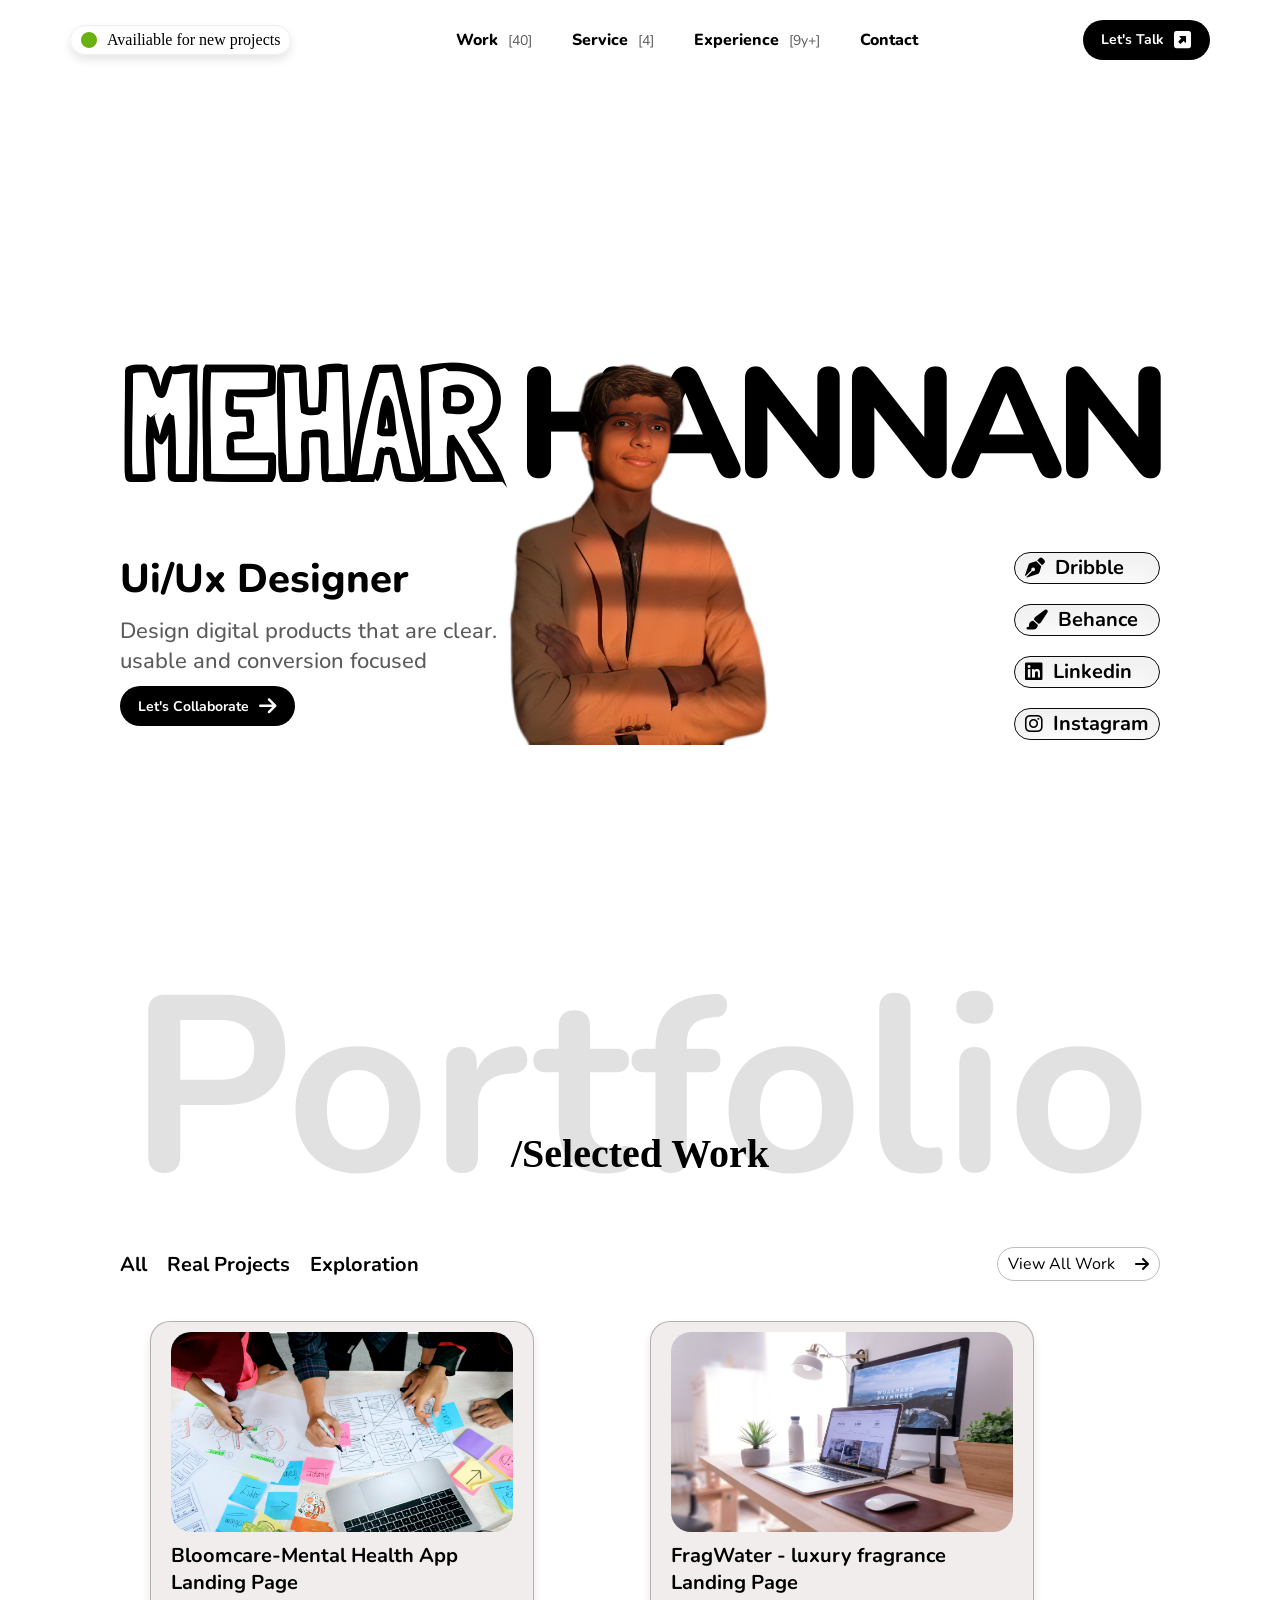
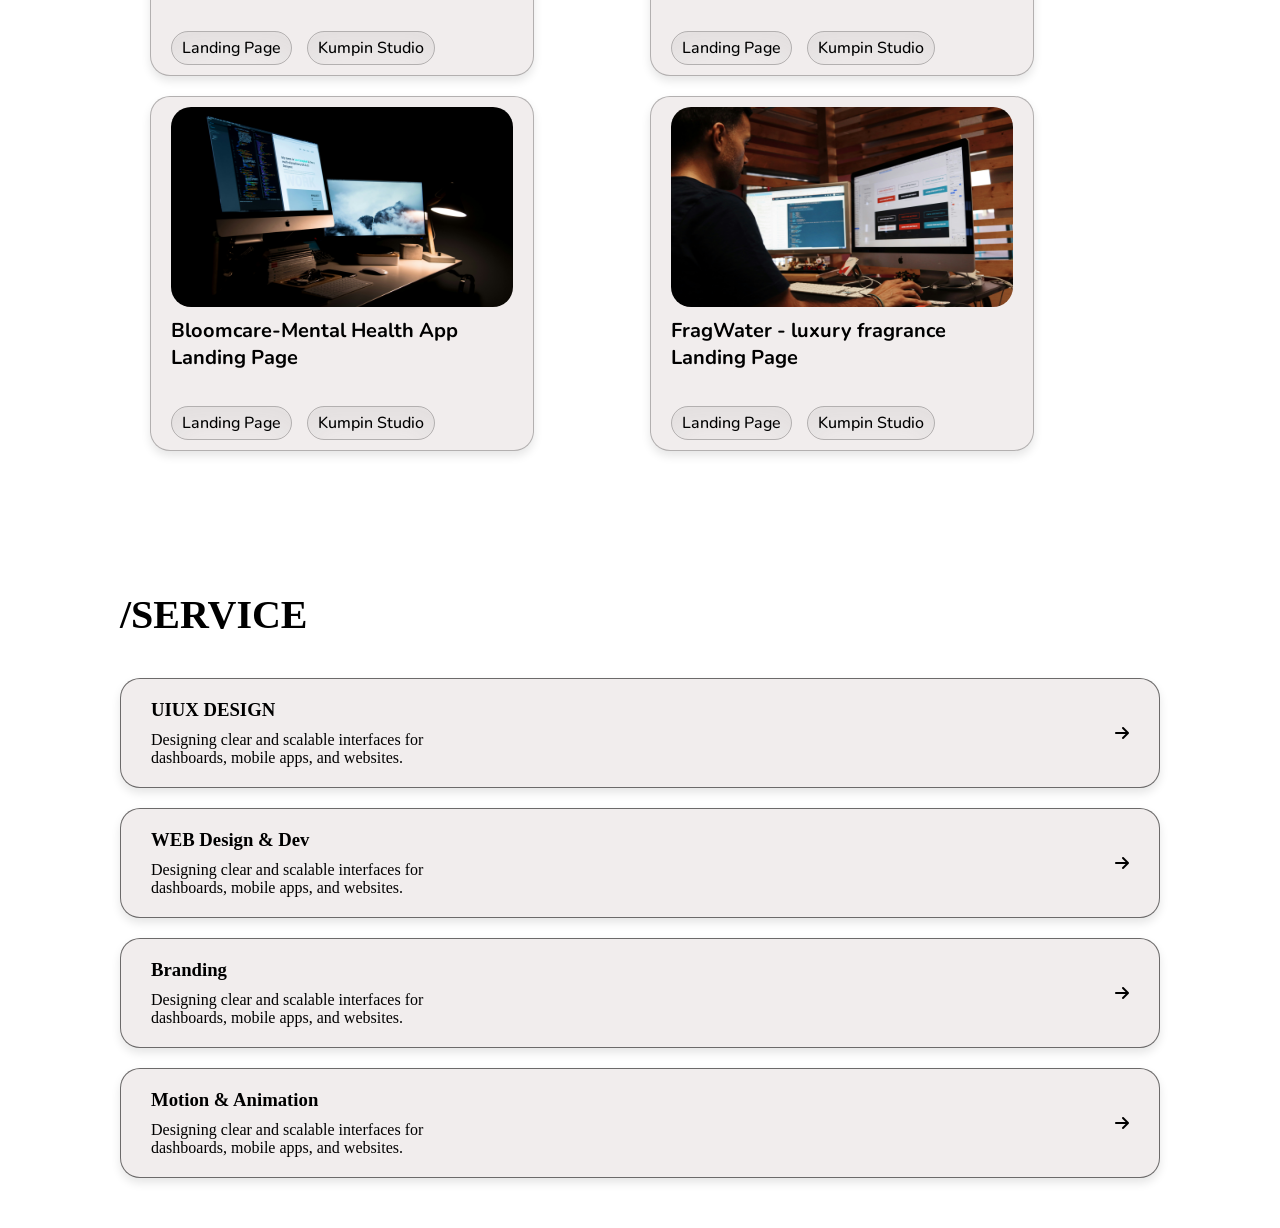
==== commit 3c301ddd: "adding service section" ====
--- a/Projects/Personal Portfolio Website — Animations/index.html
+++ b/Projects/Personal Portfolio Website — Animations/index.html
@@ -151,6 +151,53 @@
           </div>
         </section>
       </section>
+      <section class="service">
+        <span class="service-text">
+            /SERVICE
+        </span>
+        <div class="service-content">
+            <div class="service">
+                <img src="assets/a (1).jpg" alt="" class="service-image">
+
+                <div class="content">
+                    <h1>UIUX DESIGN</h1>
+                    <p>Designing clear and scalable interfaces for <br>dashboards, mobile apps, and websites.</p>
+                </div>
+                <div class="spacer"></div>
+                <i class="fa-solid fa-arrow-right"></i>
+            </div>
+            <div class="service">
+                <img src="assets/a (2).jpg" alt="" class="service-image">
+
+                <div class="content">
+                    <h1>WEB Design & Dev</h1>
+                    <p>Designing clear and scalable interfaces for <br>dashboards, mobile apps, and websites.</p>
+                </div>
+                <div class="spacer"></div>
+                <i class="fa-solid fa-arrow-right"></i>
+            </div>
+            <div class="service">
+                <img src="assets/a (3).jpg" alt="" class="service-image">
+
+                <div class="content">
+                    <h1>Branding</h1>
+                    <p>Designing clear and scalable interfaces for <br>dashboards, mobile apps, and websites.</p>
+                </div>
+                <div class="spacer"></div>
+                <i class="fa-solid fa-arrow-right"></i>
+            </div>
+            <div class="service">
+                <img src="assets/a (4).jpg" alt="" class="service-image">
+
+                <div class="content">
+                    <h1>Motion & Animation</h1>
+                    <p>Designing clear and scalable interfaces for <br>dashboards, mobile apps, and websites.</p>
+                </div>
+                <div class="spacer"></div>
+                <i class="fa-solid fa-arrow-right"></i>
+            </div>
+        </div>
+      </section>
     </section>
     <script src="script.js"></script>
   </body>
--- a/Projects/Personal Portfolio Website — Animations/style.css
+++ b/Projects/Personal Portfolio Website — Animations/style.css
@@ -325,7 +325,6 @@
     margin-top: 20px;
 }
     
-
 .home-page .work .selectecWork {
     display: flex;
     flex-direction: column;
@@ -333,8 +332,6 @@
     gap: 20px;
     width: 100%;
 }
-
-
 
 .home-page .work .selectecWork .filters {
     display: flex;
@@ -628,3 +625,80 @@
     box-shadow: inset 0 20px 30px rgba(105, 104, 104, 0.1);
 }
 
+.home-page .service {
+    display: flex;
+    flex-direction: column;
+    justify-content: center;
+    align-items: start;
+    padding: 50px 100px;
+    margin-top: 20px;
+    gap: 20px;
+}
+
+.home-page .service .service-text {
+    font-size: 40px;
+    color: #000000;
+    font-weight: bolder;
+    text-align: start;
+}
+
+.home-page .service .service-content {
+    display: flex;
+    flex-direction: column;
+    justify-content: space-between;
+    width: 100%;
+}
+
+.home-page .service .service-content .service {
+    display: flex;
+    flex-direction: row;
+    justify-content: space-between;
+    align-items: center;
+    width: 100%;
+    gap: 20px;
+    background-color: #f1eded;
+    padding: 20px 30px;
+    border-radius: 20px;
+    box-shadow: 0 5px 10px rgba(0, 0, 0, 0.1);
+    border: 1px solid #0000008c;
+    cursor: pointer;
+}
+
+.home-page .service .service-content .service:hover {
+    background-color: #0000008f;
+    color: #fff;
+}
+
+.home-page .service .service-content .service img {
+    position: absolute;
+    opacity: 0;
+    overflow: hidden;
+    left: 50%;
+    transform: translateY(-60px); rotate: 10deg;
+    width: 200px;
+    height: 140px;
+    object-fit: cover;
+}
+
+.home-page .service .service-content .service:hover img {
+    opacity: 1;
+    transform: translateY(-60px) rotate(10deg);
+    transition: all 0.5s ease-in-out;
+}
+
+.home-page .service .service-content .service .content {
+    display: flex;
+    flex-direction: column;
+    justify-content: start;
+    align-items: start;
+    gap: 10px;
+}
+
+.home-page .service .service-content .service .spacer {
+    margin-left: auto;
+}
+
+
+
+
+
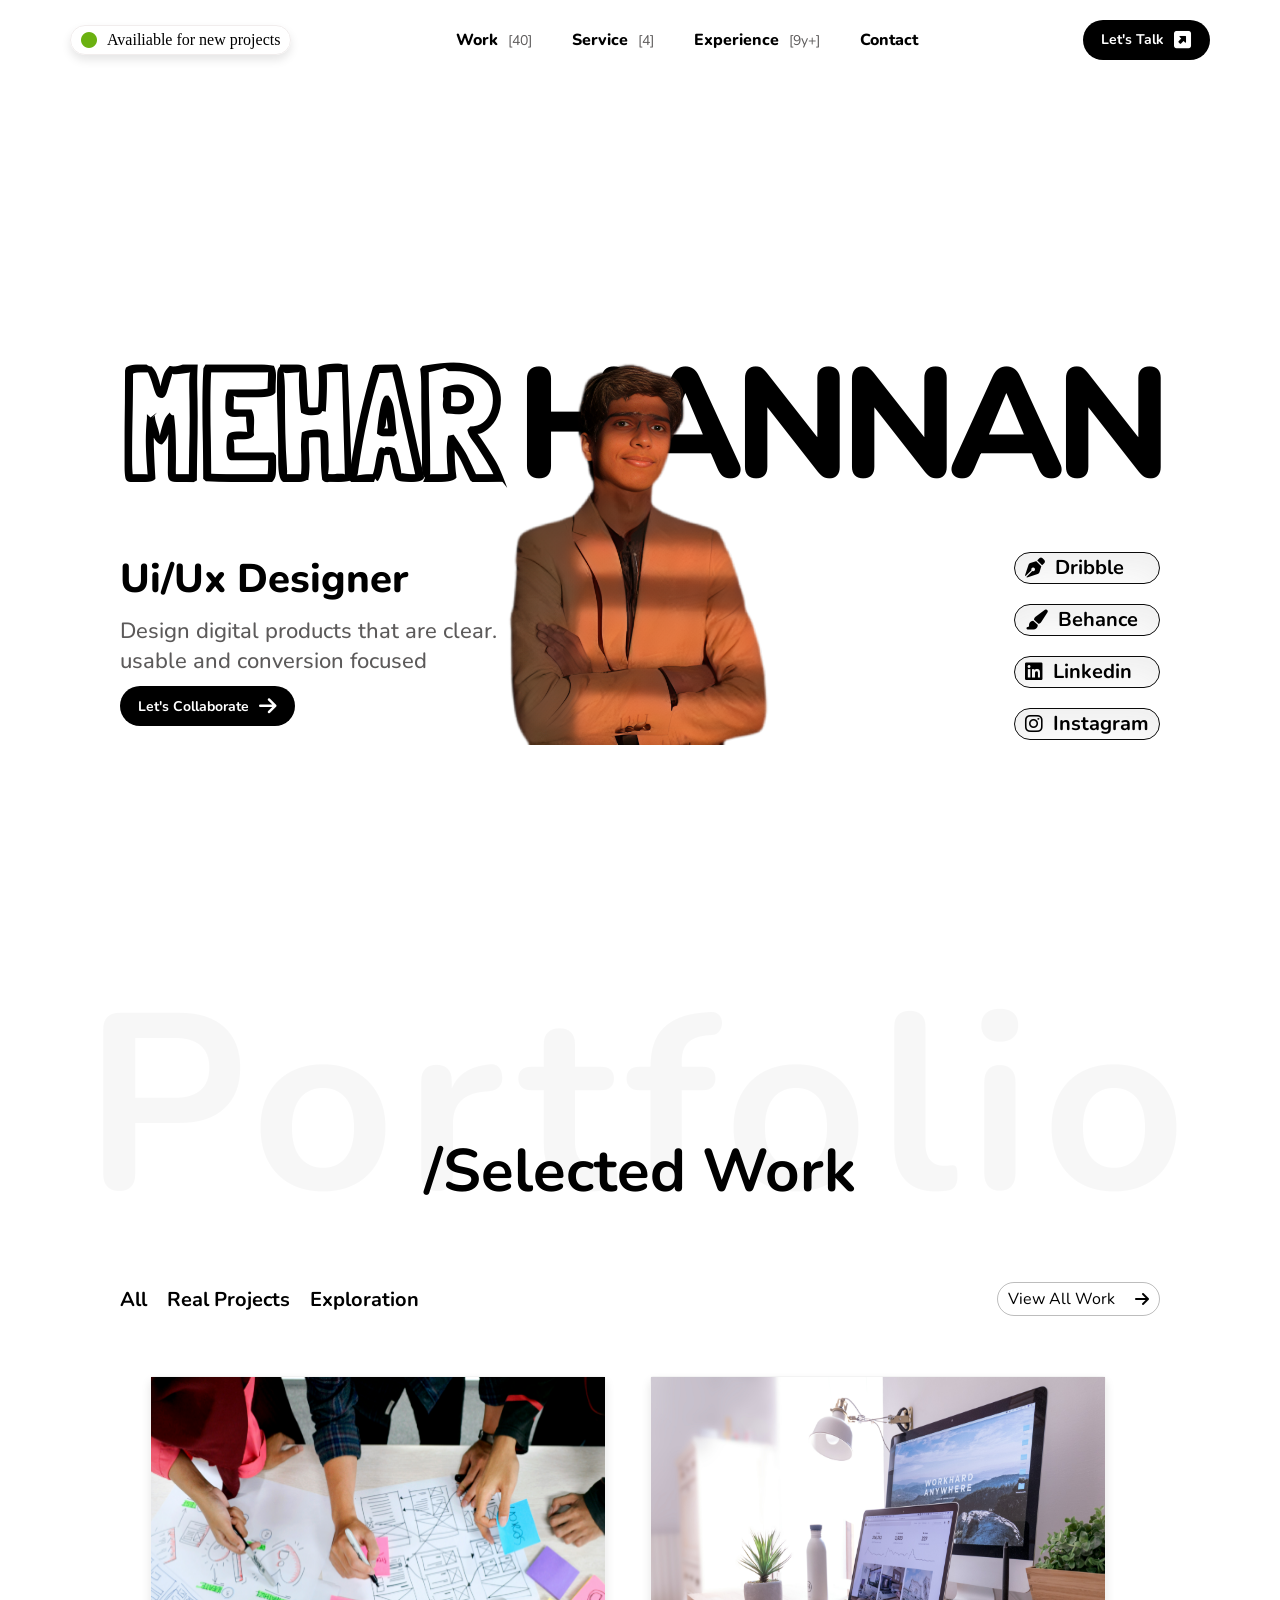
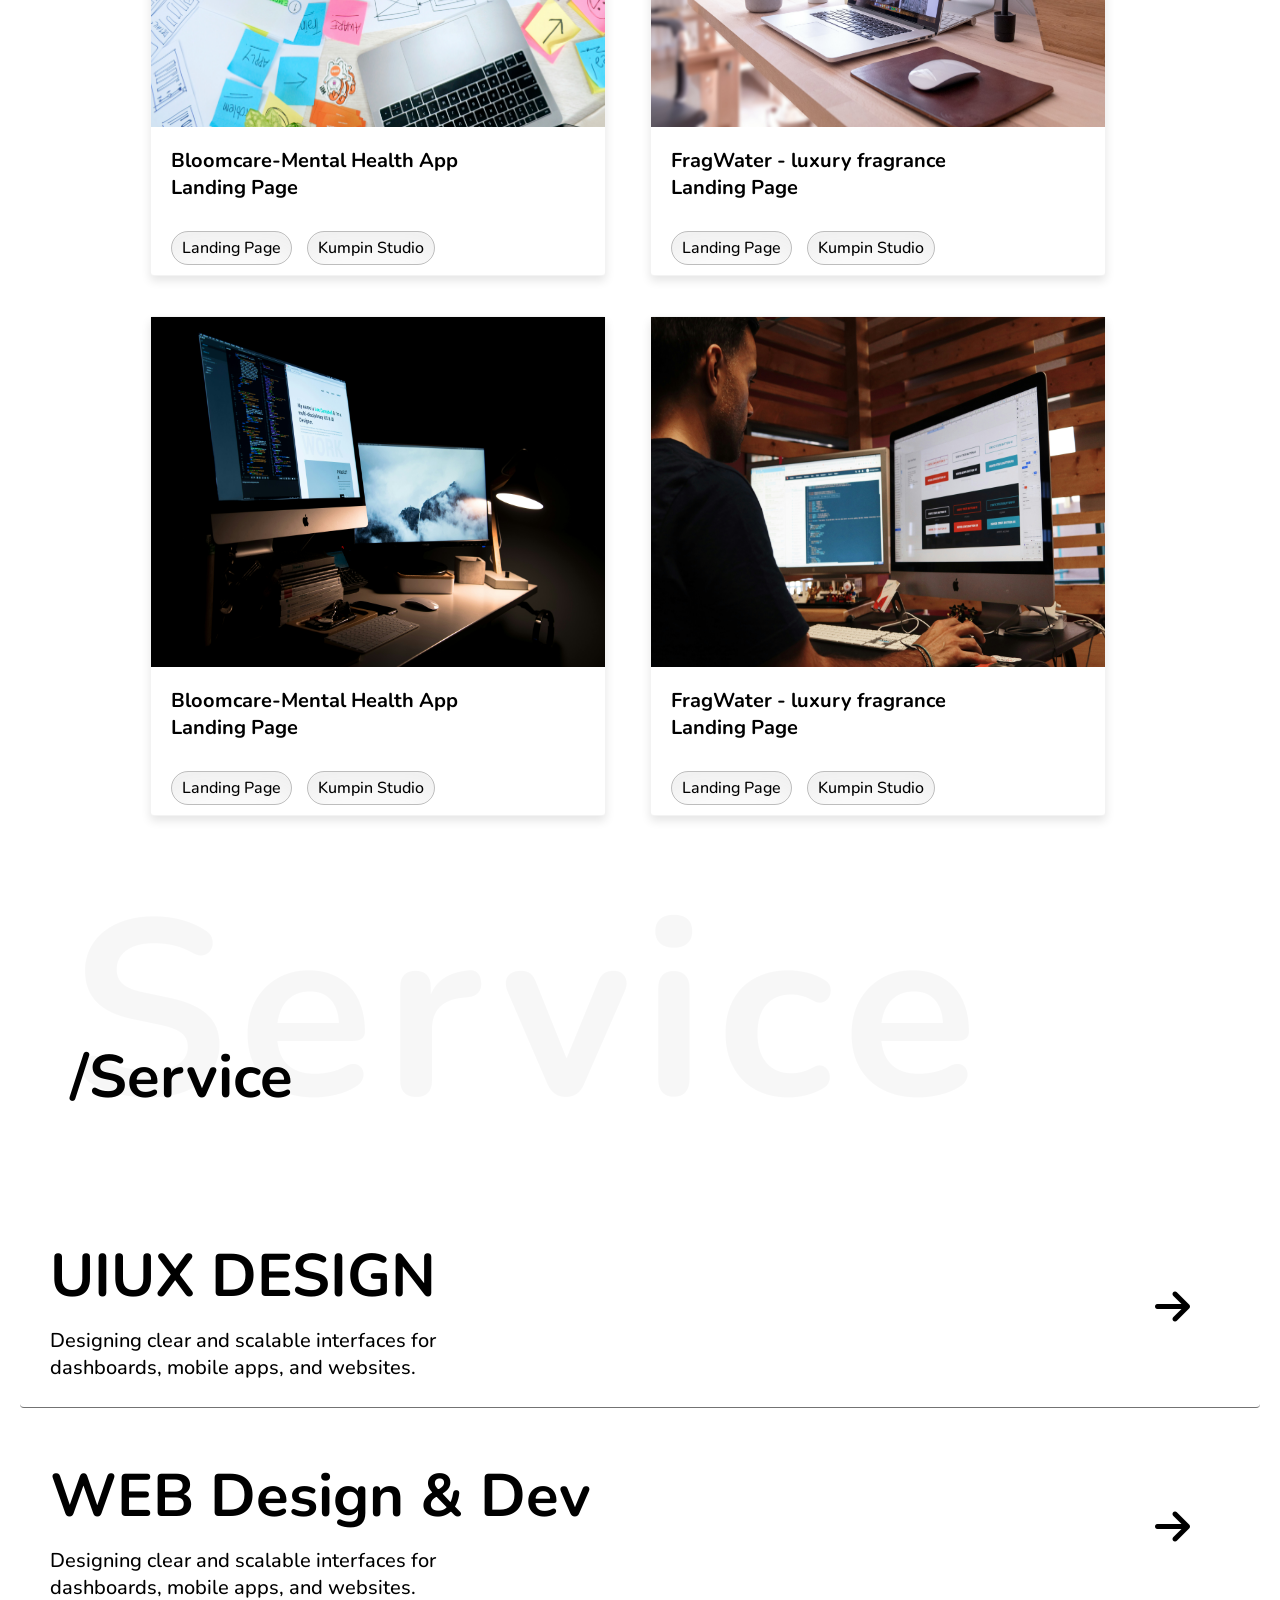
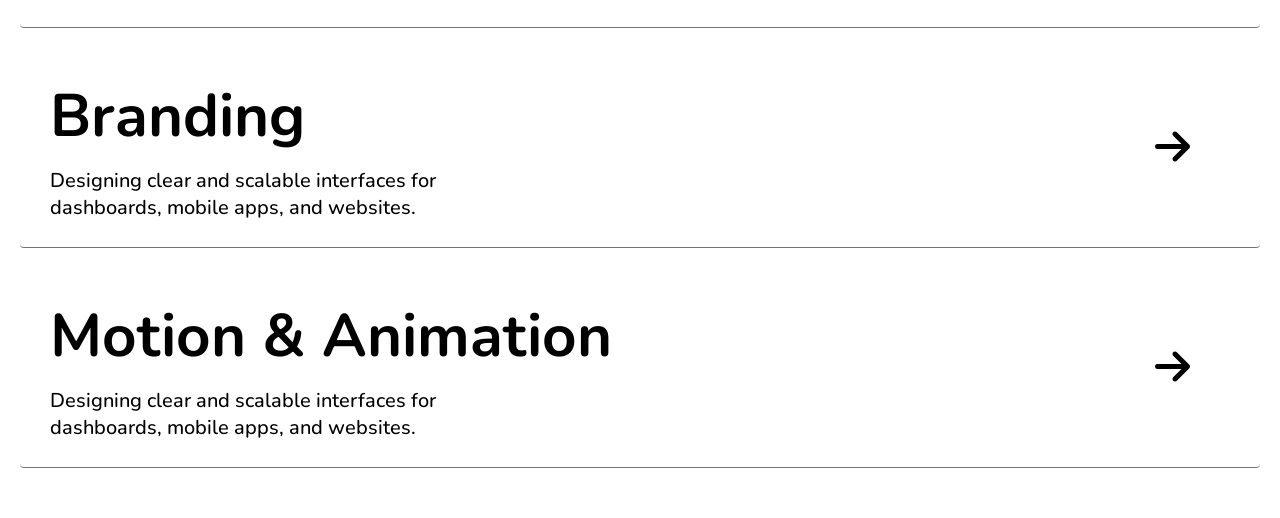
==== commit 3369ae26: "improvements" ====
--- a/Projects/Personal Portfolio Website — Animations/index.html
+++ b/Projects/Personal Portfolio Website — Animations/index.html
@@ -1,204 +1,305 @@
 <!doctype html>
 <html lang="en">
-  <head>
-    <meta charset="UTF-8" />
-    <meta name="viewport" content="width=device-width, initial-scale=1.0" />
-    <title>Document</title>
-    <link rel="preconnect" href="https://fonts.googleapis.com" />
-    <link rel="preconnect" href="https://fonts.gstatic.com" crossorigin />
-    <link
-      href="https://fonts.googleapis.com/css2?family=Nunito:ital,wght@0,200..1000;1,200..1000&display=swap"
-      rel="stylesheet"
-    />
-    <link
-      href="https://fonts.googleapis.com/css2?family=Londrina+Outline&display=swap"
-      rel="stylesheet"
-    />
-    <link
-      rel="stylesheet"
-      href="https://cdnjs.cloudflare.com/ajax/libs/font-awesome/6.5.2/css/all.min.css"
-    />
-    <link
-      rel="stylesheet"
-      href="https://cdnjs.cloudflare.com/ajax/libs/animate.css/4.1.1/animate.min.css"
-    />
-    <link rel="stylesheet" href="style.css" />
-  </head>
-
-  <body>
-    <section class="home-page">
-      <section class="header">
-        <div class="header-c1">
-          <i class="fa-solid fa-circle"></i>
-          <span>Availiable for new projects</span>
-        </div>
-        <div class="header-menu">
-          <h1>Work</h1>
-          <p>[40]</p>
-          <h1>Service</h1>
-          <p>[4]</p>
-          <h1>Experience</h1>
-          <p>[9y+]</p>
-          <h1>Contact</h1>
-        </div>
-        <div class="lets-talk">
-          <span>Let's Talk</span>
-          <i class="fa-solid fa-square-up-right"></i>
-        </div>
-      </section>
-      <section class="hero">
-        <div class="bottom-layer">
-          <div class="text">
-            <h1 class="text1">MEHAR</h1>
-            <h1 class="text2">HANNAN</h1>
-          </div>
-          <div class="menu">
-            <div class="menu1">
-              <h1>Ui/Ux Designer</h1>
-              <p>
-                Design digital products that are clear. <br />usable and
-                conversion focused
-              </p>
-              <div class="collaborate">
-                Let's Collaborate
-                <i class="fa-solid fa-arrow-right"></i>
-              </div>
-            </div>
-            <div class="menu2">
-              <div class="m1">
-                <i class="fa-solid fa-pen-nib"></i>
-                Dribble
-              </div>
-              <div class="m2">
-                <i class="fa-solid fa-paintbrush"></i>
-                Behance
-              </div>
-              <div class="m3">
-                <i class="fa-brands fa-linkedin"></i>
-                Linkedin
-              </div>
-              <div class="m4">
-                <i class="fa-brands fa-instagram"></i>
-                Instagram
-              </div>
-            </div>
-          </div>
-        </div>
-        <div class="upper-layer">
-          <div class="img-wrapper">
-            <img src="assets\img.png" alt="hannan" />
-          </div>
-        </div>
-      </section>
-      <div class="portfolio">
-        <span class="portfoliotext">Portfolio</span>
-        <h2 class="selected-work">/Selected Work</h2>
-      </div>
-      <section class="work">
-        <section class="selectecWork">
-          <div class="filters">
-            <div class="c1">
-              <span class="f1"> All </span>
-              <span class="f2"> Real Projects </span>
-              <span class="f3"> Exploration </span>
-            </div>
-            <div class="c2">
-              <span class="h1"> View All Work </span>
+
+<head>
+  <meta charset="UTF-8" />
+  <meta name="viewport" content="width=device-width, initial-scale=1.0" />
+  <title>Document</title>
+  <link rel="preconnect" href="https://fonts.googleapis.com" />
+  <link rel="preconnect" href="https://fonts.gstatic.com" crossorigin />
+  <link href="https://fonts.googleapis.com/css2?family=Nunito:ital,wght@0,200..1000;1,200..1000&display=swap"
+    rel="stylesheet" />
+  <link href="https://fonts.googleapis.com/css2?family=Londrina+Outline&display=swap" rel="stylesheet" />
+  <link rel="stylesheet" href="https://cdnjs.cloudflare.com/ajax/libs/font-awesome/6.5.2/css/all.min.css" />
+  <link rel="stylesheet" href="https://cdnjs.cloudflare.com/ajax/libs/animate.css/4.1.1/animate.min.css" />
+  <link rel="stylesheet" href="style.css" />
+</head>
+
+<body>
+  <!--
+    Main site wrapper.
+    This section keeps the whole portfolio layout centered and grouped into vertical sections.
+    All page content sits inside this container.
+  -->
+  <section class="home-page">
+    <!--
+      Top navigation/header bar.
+      Contains the availability badge, navigation links, and the primary CTA button.
+    -->
+    <section class="header">
+      <!--
+        Availability badge at the top-left.
+        This small pill communicates that the designer is open to new work.
+      -->
+      <div class="header-c1">
+        <i class="fa-solid fa-circle"></i>
+        <span>Availiable for new projects</span>
+      </div>
+
+      <!--
+        Main navigation menu.
+        Each heading acts like a section label, with a small counter next to it.
+      -->
+      <div class="header-menu">
+        <h1>Work</h1>
+        <p>[40]</p>
+        <h1>Service</h1>
+        <p>[4]</p>
+        <h1>Experience</h1>
+        <p>[9y+]</p>
+        <h1>Contact</h1>
+      </div>
+      <!--
+        Primary CTA button on the right side of the header.
+        This is the main action for contacting the designer.
+      -->
+      <div class="lets-talk">
+        <span>Let's Talk</span>
+        <i class="fa-solid fa-square-up-right"></i>
+      </div>
+    </section>
+
+    <!--
+      Hero section.
+      This is the first big visual area with the main name, short bio, and profile image.
+    -->
+    <section class="hero">
+      <div class="bottom-layer">
+        <!--
+          Large hero headline.
+          The two text blocks are stacked visually to create the oversized name effect.
+        -->
+        <div class="text">
+          <h1 class="text1">MEHAR</h1>
+          <h1 class="text2">HANNAN</h1>
+        </div>
+        <div class="menu">
+          <!--
+            Left column of the hero section.
+            This contains the job title, short description, and collaboration button.
+          -->
+          <div class="menu1">
+            <h1>Ui/Ux Designer</h1>
+            <p>
+              Design digital products that are clear. <br />usable and
+              conversion focused
+            </p>
+            <div class="collaborate">
+              Let's Collaborate
               <i class="fa-solid fa-arrow-right"></i>
             </div>
           </div>
-          <div class="projects">
-            <div class="project1">
-              <img src="assets/a (1).jpg" alt="html-image" />
-              <span class="product-title">
-                Bloomcare-Mental Health App <br> Landing Page
-              </span>
-              <div class="Properties">
-                <span class="ptxt"> Landing Page </span>
-                <span class="p2"> Kumpin Studio </span>
-              </div>
-            </div>
-            <div class="project2">
-              <img src="assets/a (2).jpg" alt="html-image" />
-              <span class="product-title">
-                FragWater - luxury fragrance <br> Landing Page
-              </span>
-              <div class="Properties">
-                <span class="ptxt"> Landing Page </span>
-                <span class="p2"> Kumpin Studio </span>
-              </div>
-            </div>
-            <div class="project3">
-              <img src="assets/a (3).jpg" alt="html-image" />
-              <span class="product-title">
-                Bloomcare-Mental Health App <br> Landing Page
-              </span>
-              <div class="Properties">
-                <span class="ptxt"> Landing Page </span>
-                <span class="p2"> Kumpin Studio </span>
-              </div>
-            </div>
-            <div class="project4">
-              <img src="assets/a (4).jpg" alt="html-image" />
-              <span class="product-title">
-                FragWater - luxury fragrance <br> Landing Page
-              </span>
-              <div class="Properties">
-                <span class="ptxt"> Landing Page </span>
-                <span class="p2"> Kumpin Studio </span>
-              </div>
-            </div>
-          </div>
-        </section>
-      </section>
-      <section class="service">
-        <span class="service-text">
-            /SERVICE
-        </span>
-        <div class="service-content">
-            <div class="service">
-                <img src="assets/a (1).jpg" alt="" class="service-image">
-
-                <div class="content">
-                    <h1>UIUX DESIGN</h1>
-                    <p>Designing clear and scalable interfaces for <br>dashboards, mobile apps, and websites.</p>
-                </div>
-                <div class="spacer"></div>
-                <i class="fa-solid fa-arrow-right"></i>
-            </div>
-            <div class="service">
-                <img src="assets/a (2).jpg" alt="" class="service-image">
-
-                <div class="content">
-                    <h1>WEB Design & Dev</h1>
-                    <p>Designing clear and scalable interfaces for <br>dashboards, mobile apps, and websites.</p>
-                </div>
-                <div class="spacer"></div>
-                <i class="fa-solid fa-arrow-right"></i>
-            </div>
-            <div class="service">
-                <img src="assets/a (3).jpg" alt="" class="service-image">
-
-                <div class="content">
-                    <h1>Branding</h1>
-                    <p>Designing clear and scalable interfaces for <br>dashboards, mobile apps, and websites.</p>
-                </div>
-                <div class="spacer"></div>
-                <i class="fa-solid fa-arrow-right"></i>
-            </div>
-            <div class="service">
-                <img src="assets/a (4).jpg" alt="" class="service-image">
-
-                <div class="content">
-                    <h1>Motion & Animation</h1>
-                    <p>Designing clear and scalable interfaces for <br>dashboards, mobile apps, and websites.</p>
-                </div>
-                <div class="spacer"></div>
-                <i class="fa-solid fa-arrow-right"></i>
-            </div>
+          <!--
+            Right column of the hero section.
+            These items are social/profile tags or platform links.
+          -->
+          <div class="menu2">
+            <div class="m1">
+              <i class="fa-solid fa-pen-nib"></i>
+              Dribble
+            </div>
+            <div class="m2">
+              <i class="fa-solid fa-paintbrush"></i>
+              Behance
+            </div>
+            <div class="m3">
+              <i class="fa-brands fa-linkedin"></i>
+              Linkedin
+            </div>
+            <div class="m4">
+              <i class="fa-brands fa-instagram"></i>
+              Instagram
+            </div>
+          </div>
+        </div>
+      </div>
+      <!--
+        Floating image layer.
+        This overlay sits above the text to create the layered hero composition.
+      -->
+      <div class="upper-layer">
+        <div class="img-wrapper">
+          <img src="assets\img.png" alt="hannan" />
+        </div>
+      </div>
+    </section>
+
+    <!--
+      Portfolio section heading.
+      This block adds the large faded background word and the visible caption below it.
+    -->
+    <div class="portfolio">
+      <span class="portfoliotext">Portfolio</span>
+      <h2 class="selected-work">/Selected Work</h2>
+    </div>
+    <!--
+      Projects/work showcase section.
+      Includes filter buttons and the portfolio cards grid.
+    -->
+    <section class="work">
+      <section class="selectecWork">
+        <!--
+          Top filter row for work categories.
+          This lets the user switch between all work, real projects, and exploration items.
+        -->
+        <div class="filters">
+          <div class="c1">
+            <span class="f1"> All </span>
+            <span class="f2"> Real Projects </span>
+            <span class="f3"> Exploration </span>
+          </div>
+          <div class="c2">
+            <span class="h1"> View All Work </span>
+            <i class="fa-solid fa-arrow-right"></i>
+          </div>
+        </div>
+        <!--
+          Grid containing all project cards.
+          Each card shows a preview image, title, and small metadata tags.
+        -->
+        <div class="projects">
+          <div class="project">
+            <img src="assets/a (1).jpg" alt="html-image" />
+            <span class="product-title">
+              Bloomcare-Mental Health App <br />
+              Landing Page
+            </span>
+            <div class="Properties">
+              <span class="ptxt"> Landing Page </span>
+              <span class="p2"> Kumpin Studio </span>
+            </div>
+          </div>
+          <div class="project">
+            <img src="assets/a (2).jpg" alt="html-image" />
+            <span class="product-title">
+              FragWater - luxury fragrance <br />
+              Landing Page
+            </span>
+            <div class="Properties">
+              <span class="ptxt"> Landing Page </span>
+              <span class="p2"> Kumpin Studio </span>
+            </div>
+          </div>
+          <div class="project">
+            <img src="assets/a (3).jpg" alt="html-image" />
+            <span class="product-title">
+              Bloomcare-Mental Health App <br />
+              Landing Page
+            </span>
+            <div class="Properties">
+              <span class="ptxt"> Landing Page </span>
+              <span class="p2"> Kumpin Studio </span>
+            </div>
+          </div>
+          <div class="project">
+            <img src="assets/a (4).jpg" alt="html-image" />
+            <span class="product-title">
+              FragWater - luxury fragrance <br />
+              Landing Page
+            </span>
+            <div class="Properties">
+              <span class="ptxt"> Landing Page </span>
+              <span class="p2"> Kumpin Studio </span>
+            </div>
+          </div>
         </div>
       </section>
     </section>
-    <script src="script.js"></script>
-  </body>
-</html>
+    <!--
+      Services heading block.
+      This has the large faded word background and the visible section label.
+    -->
+    <div class="service-section">
+      <span class="service-hide">Service</span>
+      <h2 class="service-visible">/Service</h2>
+    </div>
+
+    <!--
+      Service offerings list.
+      Each row acts like a card with a title, description, and hover animation.
+    -->
+    <section class="service">
+      <div class="service-content">
+        <!--
+          Individual service item.
+          Hovering over this card reveals the preview image and switch icons.
+        -->
+        <div class="service">
+          <img src="assets/a (1).jpg" alt="" class="service-image" />
+
+          <div class="content">
+            <h1>UIUX DESIGN</h1>
+            <p>
+              Designing clear and scalable interfaces for <br />dashboards,
+              mobile apps, and websites.
+            </p>
+          </div>
+          <div class="spacer"></div>
+          <div class="service-arrow">
+          <i class="fa-solid fa-arrow-right"></i>
+          </div>
+          <div class="service-close">
+            <i class="fa-solid fa-x"></i>
+          </div>
+        </div>
+        <div class="service">
+          <img src="assets/a (2).jpg" alt="" class="service-image" />
+
+          <div class="content">
+            <h1>WEB Design & Dev</h1>
+            <p>
+              Designing clear and scalable interfaces for <br />dashboards,
+              mobile apps, and websites.
+            </p>
+          </div>
+          <div class="spacer"></div>
+          <div class="service-arrow">
+            <i class="fa-solid fa-arrow-right"></i>
+          </div>
+          <div class="service-close">
+            <i class="fa-solid fa-x"></i>
+          </div>
+        </div>
+        <div class="service">
+          <img src="assets/a (3).jpg" alt="" class="service-image" />
+
+          <div class="content">
+            <h1>Branding</h1>
+            <p>
+              Designing clear and scalable interfaces for <br />dashboards,
+              mobile apps, and websites.
+            </p>
+          </div>
+          <div class="spacer"></div>
+          <div class="service-arrow">
+            <i class="fa-solid fa-arrow-right"></i>
+          </div>
+          <div class="service-close">
+            <i class="fa-solid fa-x"></i>
+          </div>
+        </div>
+        <div class="service">
+          <img src="assets/a (4).jpg" alt="" class="service-image" />
+
+          <div class="content">
+            <h1>Motion & Animation</h1>
+            <p>
+              Designing clear and scalable interfaces for <br />dashboards,
+              mobile apps, and websites.
+            </p>
+          </div>
+          <div class="spacer"></div>
+          <div class="service-arrow">
+            <i class="fa-solid fa-arrow-right"></i>
+          </div>
+          <div class="service-close">
+            <i class="fa-solid fa-x"></i>
+          </div>
+        </div>
+      </div>
+    </section>
+  </section>
+  <script src="script.js"></script>
+</body>
+
+</html>
--- a/Projects/Personal Portfolio Website — Animations/style.css
+++ b/Projects/Personal Portfolio Website — Animations/style.css
@@ -1,704 +1,684 @@
+/*
+  =========================================
+  Global reset and base page styling
+  =========================================
+*/
 * {
-    margin: 0;
-    padding: 0;
-    box-sizing: border-box;
-}
-
-
-
+  margin: 0;
+  padding: 0;
+  box-sizing: border-box;
+}
+
+/*
+  =========================================
+  Main page shell
+  - Keeps the portfolio centered on the page
+  - Creates a vertical column layout for all sections
+  =========================================
+*/
 .home-page {
-    overflow-y: auto;
-    overflow-x: hidden;
-    display: flex;
-    flex-direction: column;
-    background-color: #ffff;
-    width: min(1400px, calc(100% - 40px));
-    min-height: 100vh;
-    margin: 0 auto;
-}
-
+  overflow-y: auto;
+  overflow-x: hidden;
+  display: flex;
+  flex-direction: column;
+  background-color: #ffff;
+  width: min(1400px, calc(100% - 40px));
+  min-height: 100vh;
+  margin: 0 auto;
+}
+
+/*
+  =========================================
+  Header section
+  - Brand/logo area on the left
+  - Menu text in the center
+  - CTA button on the right
+  =========================================
+*/
 .home-page .header {
-    display: flex;
-    flex-direction: row;
-    justify-content: space-between;
-    align-items: center;
-    padding: 0px 50px;
-    margin-top: 20px;
-    animation: slideInDown 0.8s ease forwards;
-
-}
-
+  display: flex;
+  flex-direction: row;
+  justify-content: space-between;
+  align-items: center;
+  padding: 0px 50px;
+  margin-top: 20px;
+  animation: slideInDown 0.8s ease forwards;
+}
+
+/*
+  Brand chip in the header
+  What this does: wraps the small logo/marker area into a rounded pill.
+  Layout: horizontal row with icon + text, kept visually separate from the nav.
+*/
 .home-page .header .header-c1 {
-    display: flex;
-    flex-direction: row;
-    align-items: center;
-    gap: 10px;
-    border: 1px solid #f1eded;
-    padding: 5px 10px;
-    border-radius: 50px;
-    box-shadow: 0 5px 10px rgba(0, 0, 0, 0.1);
+  display: flex;
+  flex-direction: row;
+  align-items: center;
+  gap: 10px;
+  border: 1px solid #f1eded;
+  padding: 5px 10px;
+  border-radius: 50px;
+  box-shadow: 0 5px 10px rgba(0, 0, 0, 0.1);
 }
 
 .home-page .header .header-c1 i {
-    color: #6bb111;
-}
-
+  color: #6bb111;
+}
+
+/*
+  Header navigation group
+  What this does: arranges the text-based menu items in a clean inline row.
+  Layout: simple flex row so the brand messaging sits neatly beside the CTA area.
+*/
 .home-page .header .header-menu {
-    display: flex;
-    flex-direction: row;
-    align-items: center;
-    gap: 10px;
+  display: flex;
+  flex-direction: row;
+  align-items: center;
+  gap: 10px;
 }
 
 .home-page .header .header-menu h1 {
-    font-size: 16px;
-    font-weight: 800;
-    color: #000;
-    font-family: 'Nunito', sans-serif;
+  font-size: 16px;
+  font-weight: 800;
+  color: #000;
+  font-family: "Nunito", sans-serif;
 }
 
 .home-page .header .header-menu p {
-    font-size: 14px;
-    font-weight: 400;
-    color: #5c5a5a;
-    font-family: 'Nunito', sans-serif;
-    margin-right: 30px;
-}
-
+  font-size: 14px;
+  font-weight: 400;
+  color: #5c5a5a;
+  font-family: "Nunito", sans-serif;
+  margin-right: 30px;
+}
+
+/*
+  Primary call-to-action button in the header
+  What this does: makes the "Let's Talk" area look like a pill-shaped black button.
+  Layout: inline row with icon + label, using a rounded shape for a modern CTA style.
+*/
 .home-page .header .lets-talk {
-    display: flex;
-    flex-direction: row;
-    align-items: center;
-    gap: 10px;
-    padding: 10px 18px;
-    border-radius: 50px;
-    background-color: #000;
-    font-size: 14px;
-    color: #fff;
-    font-family: 'Nunito', sans-serif;
-    font-weight: 700;
-    line-height: 1;
+  display: flex;
+  flex-direction: row;
+  align-items: center;
+  gap: 10px;
+  padding: 10px 18px;
+  border-radius: 50px;
+  background-color: #000;
+  font-size: 14px;
+  color: #fff;
+  font-family: "Nunito", sans-serif;
+  font-weight: 700;
+  line-height: 1;
 }
 
 .home-page .header .lets-talk i {
-    font-size: 20px;
-    line-height: 1;
-}
-
+  font-size: 20px;
+  line-height: 1;
+}
+
+/*
+  =========================================
+  Hero section
+  - Large headline text centered in the page
+  - Left intro text and action buttons
+  - Floating profile image layered above the text
+  =========================================
+*/
 .home-page .hero {
-    display: flex;
-    flex-direction: column;
-    justify-content: center;
-    min-height: 100vh;
-    align-items: center;
-    padding: 0px 50px;
-    margin-top: 20px;
-}
-
+  display: flex;
+  flex-direction: column;
+  justify-content: center;
+  min-height: 100vh;
+  align-items: center;
+  padding: 0px 50px;
+  margin-top: 20px;
+}
+
+/*
+  Hero content stack
+  What this does: groups the headline, intro text, and floating feature list into one centered column.
+  Layout: vertical stack with the text in the middle and the menu below it.
+*/
 .home-page .hero .bottom-layer {
-
-    display: flex;
-    flex-direction: column;
-    justify-content: center;
-    align-items: center;
-    width: 100%;
-}
-
+  display: flex;
+  flex-direction: column;
+  justify-content: center;
+  align-items: center;
+  width: 100%;
+}
+
+/*
+  Big headline row
+  What this does: places the oversized name/title text side-by-side.
+  Layout: row with the two text blocks aligned and centered, creating the large hero typography.
+*/
 .home-page .hero .bottom-layer .text {
-    display: flex;
-    flex-direction: row;
-    justify-content: center;
-    align-items: center;
-    gap: 20px;
+  display: flex;
+  flex-direction: row;
+  justify-content: center;
+  align-items: center;
+  gap: 20px;
 }
 
 .home-page .hero .bottom-layer .text .text1 {
-    font-size: 155px;
-    font-weight: 800;
-    font-family: "Londrina Outline", cursive;
-    letter-spacing: 15%;
-    animation: slideInDown 1s ease forwards;
+  font-size: 155px;
+  font-weight: 800;
+  font-family: "Londrina Outline", cursive;
+  letter-spacing: 15%;
+  animation: slideInDown 1s ease forwards;
 }
 
 .home-page .hero .bottom-layer .text .text2 {
-    font-size: 155px;
-    font-weight: 800;
-    font-family: 'Nunito', sans-serif;
-    letter-spacing: -10px;
-    animation: slideInDown 1s ease forwards;
-    animation-delay: 0.1s;
-}
-
+  font-size: 155px;
+  font-weight: 800;
+  font-family: "Nunito", sans-serif;
+  letter-spacing: -10px;
+  animation: slideInDown 1s ease forwards;
+  animation-delay: 0.1s;
+}
+
+/*
+  Hero lower section with intro copy and skill pills
+  What this does: splits the lower hero area into two sides: left text and right info pills.
+  Layout: left column for headline/CTA, right column for compact chips and labels.
+*/
 .home-page .hero .bottom-layer .menu {
-    display: flex;
-    flex-direction: row;
-    width: 100%;
-    justify-content: space-between;
-    margin-top: 20px;
-}
-
+  display: flex;
+  flex-direction: row;
+  width: 100%;
+  justify-content: space-between;
+  margin-top: 20px;
+}
+
+/*
+  Left-side intro content
+  What this does: controls the headline, supporting text, and CTA in the hero area.
+  Layout: vertical stack so the text flows naturally from title to description to button.
+*/
 .home-page .hero .bottom-layer .menu .menu1 {
-    display: flex;
-    flex-direction: column;
-    gap: 10px;
-    padding-left: 50px;
-
+  display: flex;
+  flex-direction: column;
+  gap: 10px;
+  padding-left: 50px;
 }
 
 .home-page .hero .bottom-layer .menu .menu1 h1 {
-    font-size: 40px;
-    font-weight: 800;
-    font-family: 'Nunito', sans-serif;
-    animation: slideInUp 0.8s ease forwards;
-    animation-delay: 0.2s;
+  font-size: 40px;
+  font-weight: 800;
+  font-family: "Nunito", sans-serif;
+  animation: slideInUp 0.8s ease forwards;
+  animation-delay: 0.2s;
 }
 
 .home-page .hero .bottom-layer .menu .menu1 p {
-    font-size: 22px;
-    font-weight: 500;
-    font-family: 'Nunito', sans-serif;
-    color: #5c5a5a;
-    animation: slideInUp 0.8s ease forwards;
-    animation-delay: 0.4s;
+  font-size: 22px;
+  font-weight: 500;
+  font-family: "Nunito", sans-serif;
+  color: #5c5a5a;
+  animation: slideInUp 0.8s ease forwards;
+  animation-delay: 0.4s;
 }
 
 .home-page .hero .bottom-layer .menu .menu1 .collaborate {
-    display: flex;
-    flex-direction: row;
-    align-items: center;
-    width: fit-content;
-    gap: 10px;
-    padding: 10px 18px;
-    border-radius: 50px;
-    background-color: #000;
-    font-size: 14px;
-    color: #fff;
-    font-family: 'Nunito', sans-serif;
-    font-weight: 700;
-    animation: slideInUp 0.8s ease forwards;
-    animation-delay: 0.6s;
+  display: flex;
+  flex-direction: row;
+  align-items: center;
+  width: fit-content;
+  gap: 10px;
+  padding: 10px 18px;
+  border-radius: 50px;
+  background-color: #000;
+  font-size: 14px;
+  color: #fff;
+  font-family: "Nunito", sans-serif;
+  font-weight: 700;
+  animation: slideInUp 0.8s ease forwards;
+  animation-delay: 0.6s;
 }
 
 .home-page .hero .bottom-layer .menu .menu1 .collaborate i {
-    font-size: 20px;
-}
-
+  font-size: 20px;
+}
+
+/*
+  Right-side information pills
+  What this does: creates a vertical list of short labels or tags near the hero content.
+  Layout: stacked column with each item appearing as a rounded chip.
+*/
 .home-page .hero .bottom-layer .menu .menu2 {
-    display: flex;
-    flex-direction: column;
-    gap: 20px;
-    padding-right: 50px;
-
+  display: flex;
+  flex-direction: column;
+  gap: 20px;
+  padding-right: 50px;
 }
 
 .home-page .hero .bottom-layer .menu .menu2 .m1 {
-    display: flex;
-    flex-direction: row;
-    align-items: center;
-    gap: 10px;
-    font-family: 'Nunito', sans-serif;
-    border: 1px solid #0a0a0a;
-    padding: 5px 10px;
-    line-height: 1;
-    box-shadow: inset 0 20px 30px rgba(105, 104, 104, 0.1);
-    border-radius: 50px;
-    font-family: 'Nunito', sans-serif;
-    font-size: 20px;
-    font-weight: 700;
-    animation: fadeInUp 0.7s ease forwards;
-    animation-delay: 0.3s;
-
+  display: flex;
+  flex-direction: row;
+  align-items: center;
+  gap: 10px;
+  font-family: "Nunito", sans-serif;
+  border: 1px solid #0a0a0a;
+  padding: 5px 10px;
+  line-height: 1;
+  box-shadow: inset 0 20px 30px rgba(105, 104, 104, 0.1);
+  border-radius: 50px;
+  font-family: "Nunito", sans-serif;
+  font-size: 20px;
+  font-weight: 700;
+  animation: fadeInUp 0.7s ease forwards;
+  animation-delay: 0.3s;
 }
 
 .home-page .hero .bottom-layer .menu .menu2 .m2 {
-    display: flex;
-    flex-direction: row;
-    align-items: center;
-    gap: 10px;
-    font-family: 'Nunito', sans-serif;
-    border: 1px solid #0a0a0a;
-    padding: 5px 10px;
-    line-height: 1;
-    box-shadow: inset 0 20px 30px rgba(105, 104, 104, 0.1);
-    border-radius: 50px;
-    font-family: 'Nunito', sans-serif;
-    font-size: 20px;
-    font-weight: 700;
-    animation: fadeInUp 0.7s ease forwards;
-    animation-delay: 0.5s;
+  display: flex;
+  flex-direction: row;
+  align-items: center;
+  gap: 10px;
+  font-family: "Nunito", sans-serif;
+  border: 1px solid #0a0a0a;
+  padding: 5px 10px;
+  line-height: 1;
+  box-shadow: inset 0 20px 30px rgba(105, 104, 104, 0.1);
+  border-radius: 50px;
+  font-family: "Nunito", sans-serif;
+  font-size: 20px;
+  font-weight: 700;
+  animation: fadeInUp 0.7s ease forwards;
+  animation-delay: 0.5s;
 }
 
 .home-page .hero .bottom-layer .menu .menu2 .m3 {
-    display: flex;
-    flex-direction: row;
-    align-items: center;
-    gap: 10px;
-    font-family: 'Nunito', sans-serif;
-    border: 1px solid #0a0a0a;
-    padding: 5px 10px;
-    line-height: 1;
-    box-shadow: inset 0 20px 30px rgba(105, 104, 104, 0.1);
-    border-radius: 50px;
-    font-family: 'Nunito', sans-serif;
-    font-size: 20px;
-    font-weight: 700;
-    animation: fadeInUp 0.7s ease forwards;
-    animation-delay: 0.7s;
+  display: flex;
+  flex-direction: row;
+  align-items: center;
+  gap: 10px;
+  font-family: "Nunito", sans-serif;
+  border: 1px solid #0a0a0a;
+  padding: 5px 10px;
+  line-height: 1;
+  box-shadow: inset 0 20px 30px rgba(105, 104, 104, 0.1);
+  border-radius: 50px;
+  font-family: "Nunito", sans-serif;
+  font-size: 20px;
+  font-weight: 700;
+  animation: fadeInUp 0.7s ease forwards;
+  animation-delay: 0.7s;
 }
 
 .home-page .hero .bottom-layer .menu .menu2 .m4 {
-    display: flex;
-    flex-direction: row;
-    align-items: center;
-    gap: 10px;
-    font-family: 'Nunito', sans-serif;
-    border: 1px solid #0a0a0a;
-    padding: 5px 10px;
-    line-height: 1;
-    box-shadow: inset 0 20px 30px rgba(105, 104, 104, 0.1);
-    border-radius: 50px;
-    font-family: 'Nunito', sans-serif;
-    font-size: 20px;
-    font-weight: 700;
-    animation: fadeInUp 0.7s ease forwards;
-    animation-delay: 0.9s;
-}
-
+  display: flex;
+  flex-direction: row;
+  align-items: center;
+  gap: 10px;
+  font-family: "Nunito", sans-serif;
+  border: 1px solid #0a0a0a;
+  padding: 5px 10px;
+  line-height: 1;
+  box-shadow: inset 0 20px 30px rgba(105, 104, 104, 0.1);
+  border-radius: 50px;
+  font-family: "Nunito", sans-serif;
+  font-size: 20px;
+  font-weight: 700;
+  animation: fadeInUp 0.7s ease forwards;
+  animation-delay: 0.9s;
+}
+
+/*
+  Floating portrait image layer
+  What this does: centers the profile picture above the hero text using absolute positioning.
+  Layout: this layer sits on top of the background so the image appears layered between the headline sections.
+*/
 .home-page .hero .upper-layer {
-    position: absolute;
-    z-index: 1;
-    top: 95px;
-    left: 50%;
-    transform: translateX(-50%);
-    width: 420px;
-    max-width: 45vw;
-    height: 100%;
-    display: flex;
-    justify-content: center;
-    align-items: center;
+  position: absolute;
+  z-index: 1;
+  top: 95px;
+  left: 50%;
+  transform: translateX(-50%);
+  width: 420px;
+  max-width: 45vw;
+  height: 100%;
+  display: flex;
+  justify-content: center;
+  align-items: center;
 }
 
 .home-page .hero .upper-layer .img-wrapper {
-    width: 400px;
-    height: 400px;
+  width: 400px;
+  height: 400px;
 }
 
 .home-page .hero .upper-layer img {
-    width: 100%;
-    height: 100%;
-    object-fit: cover;
-    animation: fadeInUp 1.2s ease forwards;
-    animation-delay: 0.2s;
-}
-
+  width: 100%;
+  height: 100%;
+  object-fit: cover;
+  animation: fadeInUp 1.2s ease forwards;
+  animation-delay: 0.2s;
+}
+
+/*
+  =========================================
+  Portfolio heading block
+  - Large faded background text for section identity
+  - Main visible title under it
+  =========================================
+*/
 .home-page .portfolio {
-    display: flex;
-    flex-direction: column;
-    justify-content: center;
-    align-items: center;
-    padding: 0px 50px;
-    margin-top: 20px;
+  display: flex;
+  flex-direction: column;
+  justify-content: center;
+  align-items: center;
+  padding: 0px 50px;
+  margin-top: 20px;
 }
 
 .home-page .portfolio .portfoliotext {
-    position: absolute;
-    z-index: 0;
-    font-size: 250px;
-    color: #0000001e;
-    font-weight: bolder;
-    font-family: 'Nunito', sans-serif;
+  position: absolute;
+  z-index: 0;
+  font-size: 250px;
+  color: #00000008;
+  font-weight: bolder;
+  font-family: "Nunito", sans-serif;
+  letter-spacing: 10px;
 }
 
 .home-page .portfolio .selected-work {
-    font-size: 40px;
-    color: #000;
-    font-weight: bolder;
-    padding-top: 130px;
-}
-
+  font-size: 60px;
+  color: #000;
+  font-weight: bolder;
+  padding-top: 130px;
+  font-family: "Nunito", sans-serif;
+}
+
+/*
+  =========================================
+  Work / project showcase section
+  - Filter row at the top
+  - Two-column project grid below
+  =========================================
+*/
 .home-page .work {
-    display: flex;
-    flex-direction: column;
-    justify-content: center;
-    align-items: center;
-    padding: 50px 50px;
-    margin-top: 20px;
-}
-    
+  display: flex;
+  flex-direction: column;
+  justify-content: center;
+  align-items: center;
+  padding: 50px 50px;
+  margin-top: 20px;
+}
+
 .home-page .work .selectecWork {
-    display: flex;
-    flex-direction: column;
-    align-items: center;
-    gap: 20px;
-    width: 100%;
+  display: flex;
+  flex-direction: column;
+  align-items: center;
+  gap: 20px;
+  width: 100%;
 }
 
 .home-page .work .selectecWork .filters {
-    display: flex;
-    flex-direction: row;
-    justify-content: space-between;
-    width: 100%;
-    padding: 0px 50px;
+  display: flex;
+  flex-direction: row;
+  justify-content: space-between;
+  width: 100%;
+  padding: 0px 50px;
 }
 
 .home-page .work .selectecWork .filters .c1 {
-    display: flex;
-    flex-direction: row;
-    align-items: center;
-    gap: 20px;
+  display: flex;
+  flex-direction: row;
+  align-items: center;
+  gap: 20px;
 }
 
 .home-page .work .selectecWork .filters .c1 .f1 {
-    font-size: 20px;
-    color: #000;
-    font-weight: bolder;
-    font-family: 'Nunito', sans-serif;
+  font-size: 20px;
+  color: #000;
+  font-weight: bolder;
+  font-family: "Nunito", sans-serif;
 }
 
 .home-page .work .selectecWork .filters .c1 .f2 {
-    font-size: 20px;
-    color: #000;
-    font-weight: bolder;
-    font-family: 'Nunito', sans-serif;
+  font-size: 20px;
+  color: #000;
+  font-weight: bolder;
+  font-family: "Nunito", sans-serif;
 }
 
 .home-page .work .selectecWork .filters .c1 .f3 {
-    font-size: 20px;
-    color: #000;
-    font-weight: bolder;
-    font-family: 'Nunito', sans-serif;
+  font-size: 20px;
+  color: #000;
+  font-weight: bolder;
+  font-family: "Nunito", sans-serif;
 }
 
 .home-page .work .selectecWork .filters .c2 {
-    display: flex;
-    flex-direction: row;
-    align-items: center;
-    gap: 20px;
-    border: 1px solid #00000042;
-    padding: 5px 10px;
-    border-radius: 50px;
-    font-family: 'Nunito', sans-serif;
-}
-
+  display: flex;
+  flex-direction: row;
+  align-items: center;
+  gap: 20px;
+  border: 1px solid #00000042;
+  padding: 5px 10px;
+  border-radius: 50px;
+  font-family: "Nunito", sans-serif;
+}
+
+/*
+  Projects grid
+  What this does: creates the portfolio card layout using a 2-column grid.
+  Layout: cards stretch across the available width with consistent spacing and padding.
+*/
 .home-page .work .selectecWork .projects {
-    display: grid;
-    grid-template-columns: repeat(2, 1fr);
-    gap: 20px;
-    width: 100%;
-    padding: 0px 80px;
-    margin: 20px;
-
-}
-
-.home-page .work .selectecWork .projects .project1 {
-    display: flex;
-    flex-direction: column;
-    gap: 10px;
-    border: 1px solid #00000042;
-    padding: 10px 20px;
-    border-radius: 20px;
-    background-color: #f1eded;
-    box-shadow: 0 5px 10px rgba(0, 0, 0, 0.1);
-    height: 100%;
-    width: 80%;
-}
-
-.home-page .work .selectecWork .projects .project1 img {
-    width: 100%;
-    height: 200px;
-    object-fit: fill;
-    border-radius: 20px;
-}
-
-.home-page .work .selectecWork .projects .project1 .product-title {
-    font-size: 20px;
-    color: #000;
-    font-weight: bolder;
-    font-family: 'Nunito', sans-serif;
-}
-
-.home-page .work .selectecWork .projects .project1 .Properties {
-    display: flex;
-    flex-direction: row;
-    justify-content: start;
-    gap: 15px;
-    align-items: center;
-    font-family: 'Nunito', sans-serif;
-    padding-top: 25px;
-}
-
-.home-page .work .selectecWork .projects .project1 .Properties .ptxt {
-    font-size: 16px;
-    color: #000;
-    font-weight: 500;
-    font-family: 'Nunito', sans-serif;
-    border: 1px solid #00000042;
-    border-radius: 50px;
-    padding: 5px 10px;
-    box-shadow: inset 0 20px 30px rgba(105, 104, 104, 0.1);
-}
-
-.home-page .work .selectecWork .projects .project1 .Properties .p2 {
-    font-size: 16px;
-    color: #000;
-    font-weight: 500;
-    font-family: 'Nunito', sans-serif;
-    border: 1px solid #00000042;
-    border-radius: 50px;
-    padding: 5px 10px;
-    box-shadow: inset 0 20px 30px rgba(105, 104, 104, 0.1);
-}
-
-.home-page .work .selectecWork  .projects .project2 {
-    display: flex;
-    flex-direction: column;
-    gap: 10px;
-    border: 1px solid #00000042;
-    padding: 10px 20px;
-    border-radius: 20px;
-    background-color: #f1eded;
-    box-shadow: 0 5px 10px rgba(0, 0, 0, 0.1);
-    height: 100%;
-    width: 80%;
-}
-
-.home-page .work .selectecWork  .projects .project2 img {
-    width: 100%;
-    height: 200px;
-    object-fit: fill;
-    border-radius: 20px;
-}
-
-.home-page .work .selectecWork  .projects .project2 .product-title {
-    font-size: 20px;
-    color: #000;
-    font-weight: bolder;
-    font-family: 'Nunito', sans-serif;
-}
-
-.home-page .work .selectecWork  .projects .project2 .Properties {
-    display: flex;
-    flex-direction: row;
-    justify-content: start;
-    gap: 15px;
-    align-items: center;
-    font-family: 'Nunito', sans-serif;
-    padding-top: 25px;
-}
-
-.home-page .work .selectecWork  .projects .project2 .Properties .ptxt {
-    font-size: 16px;
-    color: #000;
-    font-weight: 500;
-    font-family: 'Nunito', sans-serif;
-    border: 1px solid #00000042;
-    border-radius: 50px;
-    padding: 5px 10px;
-    box-shadow: inset 0 20px 30px rgba(105, 104, 104, 0.1);
-}
-
-.home-page .work .selectecWork  .projects .project2 .Properties .p2 {
-    font-size: 16px;
-    color: #000;
-    font-weight: 500;
-    font-family: 'Nunito', sans-serif;
-    border: 1px solid #00000042;
-    border-radius: 50px;
-    padding: 5px 10px;
-    box-shadow: inset 0 20px 30px rgba(105, 104, 104, 0.1);
-}
-
-.home-page .work .selectecWork .projects .project3 {
-    display: flex;
-    flex-direction: column;
-    gap: 10px;
-    border: 1px solid #00000042;
-    padding: 10px 20px;
-    border-radius: 20px;
-    background-color: #f1eded;
-    box-shadow: 0 5px 10px rgba(0, 0, 0, 0.1);
-    height: 100%;
-    width: 80%;
-}
-
-.home-page .work .selectecWork .projects .project3 img {
-    width: 100%;
-    height: 200px;
-    object-fit: fill;
-    border-radius: 20px;
-}
-
-.home-page .work .selectecWork .projects .project3 .product-title {
-    font-size: 20px;
-    color: #000;
-    font-weight: bolder;
-    font-family: 'Nunito', sans-serif;
-}
-
-.home-page .work .selectecWork .projects .project3 .Properties {
-    display: flex;
-    flex-direction: row;
-    justify-content: start;
-    gap: 15px;
-    align-items: center;
-    font-family: 'Nunito', sans-serif;
-    padding-top: 25px;
-}
-
-.home-page .work .selectecWork .projects .project3 .Properties .ptxt {
-    font-size: 16px;
-    color: #000;
-    font-weight: 500;
-    font-family: 'Nunito', sans-serif;
-    border: 1px solid #00000042;
-    border-radius: 50px;
-    padding: 5px 10px;
-    box-shadow: inset 0 20px 30px rgba(105, 104, 104, 0.1);
-}
-
-.home-page .work .selectecWork .projects .project3 .Properties .p2 {
-    font-size: 16px;
-    color: #000;
-    font-weight: 500;
-    font-family: 'Nunito', sans-serif;
-    border: 1px solid #00000042;
-    border-radius: 50px;
-    padding: 5px 10px;
-    box-shadow: inset 0 20px 30px rgba(105, 104, 104, 0.1);
-}
-
-.home-page .work .selectecWork .projects .project4 {
-    display: flex;
-    flex-direction: column;
-    gap: 10px;
-    border: 1px solid #00000042;
-    padding: 10px 20px;
-    border-radius: 20px;
-    background-color: #f1eded;
-    box-shadow: 0 5px 10px rgba(0, 0, 0, 0.1);
-    height: 100%;
-    width: 80%;
-}
-
-.home-page .work .selectecWork .projects .project4 img {
-    width: 100%;
-    height: 200px;
-    object-fit: fill;
-    border-radius: 20px;
-}
-
-.home-page .work .selectecWork .projects .project4 .product-title {
-    font-size: 20px;
-    color: #000;
-    font-weight: bolder;
-    font-family: 'Nunito', sans-serif;
-}
-
-.home-page .work .selectecWork .projects .project4 .Properties {
-    display: flex;
-    flex-direction: row;
-    justify-content: start;
-    gap: 15px;
-    align-items: center;
-    font-family: 'Nunito', sans-serif;
-    padding-top: 25px;
-}
-
-.home-page .work .selectecWork .projects .project4 .Properties .ptxt {
-    font-size: 16px;
-    color: #000;
-    font-weight: 500;
-    font-family: 'Nunito', sans-serif;
-    border: 1px solid #00000042;
-    border-radius: 50px;
-    padding: 5px 10px;
-    box-shadow: inset 0 20px 30px rgba(105, 104, 104, 0.1);
-}
-.home-page .work .selectecWork .projects .project4 .Properties .p2 {
-    font-size: 16px;
-    color: #000;
-    font-weight: 500;
-    font-family: 'Nunito', sans-serif;
-    border: 1px solid #00000042;
-    border-radius: 50px;
-    padding: 5px 10px;
-    box-shadow: inset 0 20px 30px rgba(105, 104, 104, 0.1);
-}
-
+  display: grid;
+  grid-template-columns: repeat(2, 1fr);
+  gap: 20px;
+  width: 100%;
+  padding: 0px 80px;
+  margin: 20px;
+}
+
+/*
+  Individual project card
+  What this does: gives each portfolio item its own card with image, title, and tags.
+  Layout: vertical column from image at top to metadata at bottom, with a clean white card and soft shadow.
+*/
+.home-page .work .selectecWork .projects .project {
+  display: flex;
+  flex-direction: column;
+  justify-content: space-between;
+  align-items: start;
+  gap: 10px;
+  border: 1px solid #0000000c;
+  border-radius: 4px;
+  background-color: #ffffff;
+  box-shadow: 0 5px 10px rgba(0, 0, 0, 0.1);
+  height: 500px;
+  width: 95%;
+  margin-top: 20px;
+}
+
+.home-page .work .selectecWork .projects .project img {
+  width: 100%;
+  height: 350px;
+  object-fit: fill;
+}
+
+.home-page .work .selectecWork .projects .project .product-title {
+  font-size: 20px;
+  color: #000;
+  font-weight: bolder;
+  font-family: "Nunito", sans-serif;
+  padding: 10px 20px;
+}
+
+.home-page .work .selectecWork .projects .project .Properties {
+  display: flex;
+  flex-direction: row;
+  justify-content: start;
+  gap: 15px;
+  align-items: center;
+  font-family: "Nunito", sans-serif;
+  padding: 10px 20px;
+}
+
+.home-page .work .selectecWork .projects .project .Properties .ptxt {
+  font-size: 16px;
+  color: #000;
+  font-weight: 500;
+  font-family: "Nunito", sans-serif;
+  border: 1px solid #00000042;
+  border-radius: 50px;
+  padding: 5px 10px;
+  box-shadow: inset 0 20px 30px rgba(105, 104, 104, 0.1);
+}
+
+.home-page .work .selectecWork .projects .project .Properties .p2 {
+  font-size: 16px;
+  color: #000;
+  font-weight: 500;
+  font-family: "Nunito", sans-serif;
+  border: 1px solid #00000042;
+  border-radius: 50px;
+  padding: 5px 10px;
+  box-shadow: inset 0 20px 30px rgba(105, 104, 104, 0.1);
+}
+
+/*
+  =========================================
+  Services section
+  - Large background text and visible heading
+  - Stacked service cards with hover reveal effects
+  =========================================
+*/
+.home-page .service-section {
+  display: flex;
+  flex-direction: column;
+  justify-content: center;
+  align-items: start;
+  padding: 0px 50px;
+  margin-top: 20px;
+}
+
+.home-page .service-section .service-hide {
+  position: absolute;
+  z-index: 0;
+  font-size: 250px;
+  color: #00000008;
+  font-weight: bolder;
+  font-family: "Nunito", sans-serif;
+  letter-spacing: 10px;
+}
+
+.home-page .service-section .service-visible {
+  font-size: 60px;
+  color: #000;
+  font-weight: bolder;
+  padding-top: 130px;
+  font-family: "Nunito", sans-serif;
+}
+/*
+  =========================================
+  Individual service card layout
+  - Each row is a horizontal content block
+  - Hover state changes colors and reveals preview image
+  =========================================
+*/
 .home-page .service {
-    display: flex;
-    flex-direction: column;
-    justify-content: center;
-    align-items: start;
-    padding: 50px 100px;
-    margin-top: 20px;
-    gap: 20px;
-}
-
-.home-page .service .service-text {
-    font-size: 40px;
-    color: #000000;
-    font-weight: bolder;
-    text-align: start;
+  display: flex;
+  flex-direction: column;
+  justify-content: center;
+  align-items: start;
+  padding: 50px 0px;
+  margin-top: 20px;
+  gap: 20px;
 }
 
 .home-page .service .service-content {
-    display: flex;
-    flex-direction: column;
-    justify-content: space-between;
-    width: 100%;
-}
-
+  display: flex;
+  flex-direction: column;
+  justify-content: space-between;
+  width: 100%;
+}
+
+/*
+  Service card rows
+  What this does: creates each service offer as a horizontal row with text and arrow controls.
+  Layout: text on the left, spacing on the right, and hover effects that reveal an image and switch the icon state.
+*/
 .home-page .service .service-content .service {
-    display: flex;
-    flex-direction: row;
-    justify-content: space-between;
-    align-items: center;
-    width: 100%;
-    gap: 20px;
-    background-color: #f1eded;
-    padding: 20px 30px;
-    border-radius: 20px;
-    box-shadow: 0 5px 10px rgba(0, 0, 0, 0.1);
-    border: 1px solid #0000008c;
-    cursor: pointer;
+  display: flex;
+  flex-direction: row;
+  justify-content: space-between;
+  align-items: center;
+  width: 100%;
+  height: 200px;
+  gap: 10px;
+  background-color: #ffffff;
+  padding: 20px 30px;
+  border-radius: 4px;
+  border-bottom: 1px solid #0000008c;
+  cursor: pointer;
 }
 
 .home-page .service .service-content .service:hover {
-    background-color: #0000008f;
-    color: #fff;
+  background-color: #000000b7;
+  color: #fff;
 }
 
 .home-page .service .service-content .service img {
-    position: absolute;
-    opacity: 0;
-    overflow: hidden;
-    left: 50%;
-    transform: translateY(-60px); rotate: 10deg;
-    width: 200px;
-    height: 140px;
-    object-fit: cover;
+  position: absolute;
+  opacity: 0;
+  overflow: hidden;
+  left: 50%;
+  transform: translateY(-60px);
+  rotate: 10deg;
+  width: 200px;
+  height: 140px;
+  object-fit: cover;
 }
 
 .home-page .service .service-content .service:hover img {
-    opacity: 1;
-    transform: translateY(-60px) rotate(10deg);
-    transition: all 0.5s ease-in-out;
+  opacity: 1;
+  transform: translateY(-60px) rotate(10deg);
+  transition: all 0.5s ease-in-out;
 }
 
 .home-page .service .service-content .service .content {
-    display: flex;
-    flex-direction: column;
-    justify-content: start;
-    align-items: start;
-    gap: 10px;
+  display: flex;
+  flex-direction: column;
+  justify-content: start;
+  align-items: start;
+  gap: 10px;
+}
+
+.home-page .service .service-content .service .content h1 {
+  font-size: 60px;
+  font-weight: bolder;
+  font-family: "Nunito", sans-serif;
+}
+
+.home-page .service .service-content .service .content p {
+  font-size: 20px;
+  font-weight: 500;
+  font-family: "Nunito", sans-serif;
 }
 
 .home-page .service .service-content .service .spacer {
-    margin-left: auto;
-}
-
-
-
-
-
+  margin-left: auto;
+}
+
+.home-page .service .service-content .service .service-arrow{
+  font-size: 40px;
+}
+
+.home-page .service .service-content .service .service-close {
+  font-size: 40px;
+  opacity: 0;
+}
+
+.home-page .service .service-content .service:hover .service-close {
+  opacity: 1;
+}
+
+.home-page .service .service-content .service:hover .service-arrow {
+  opacity: 0;
+}
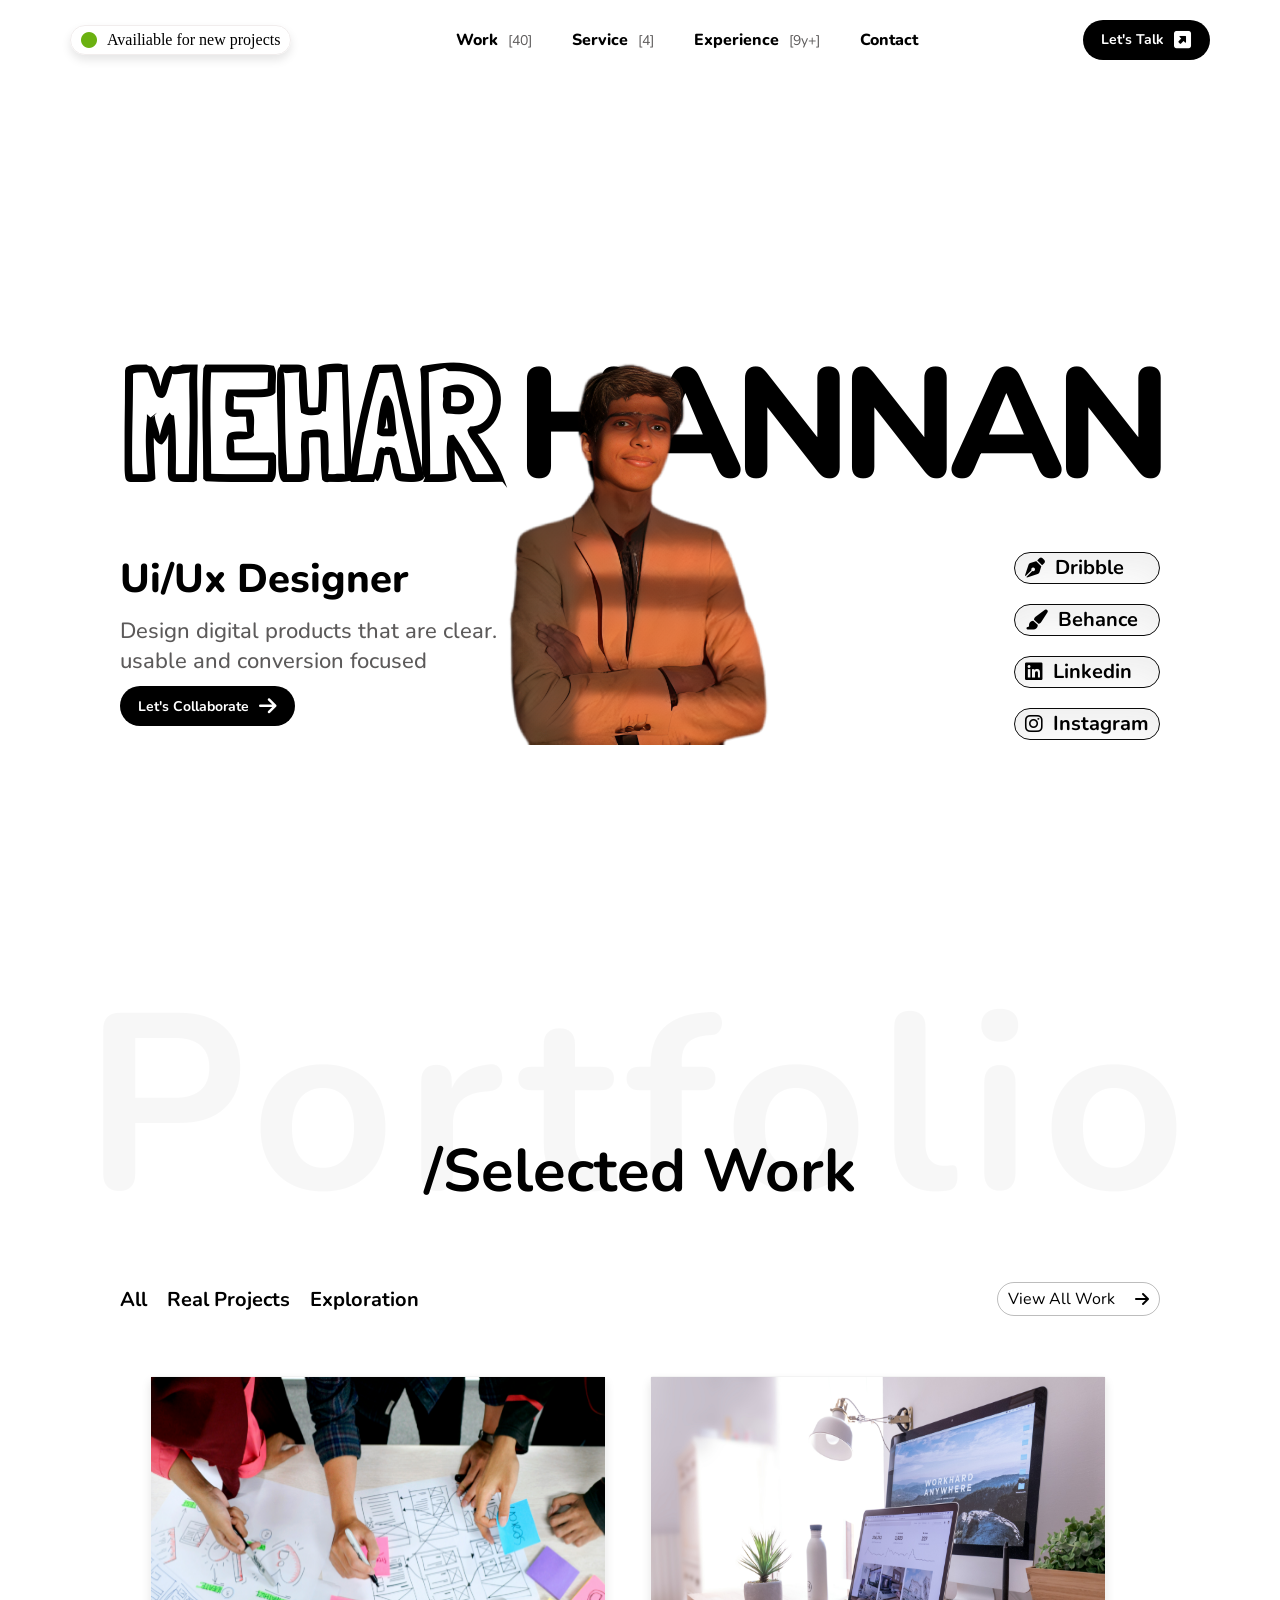
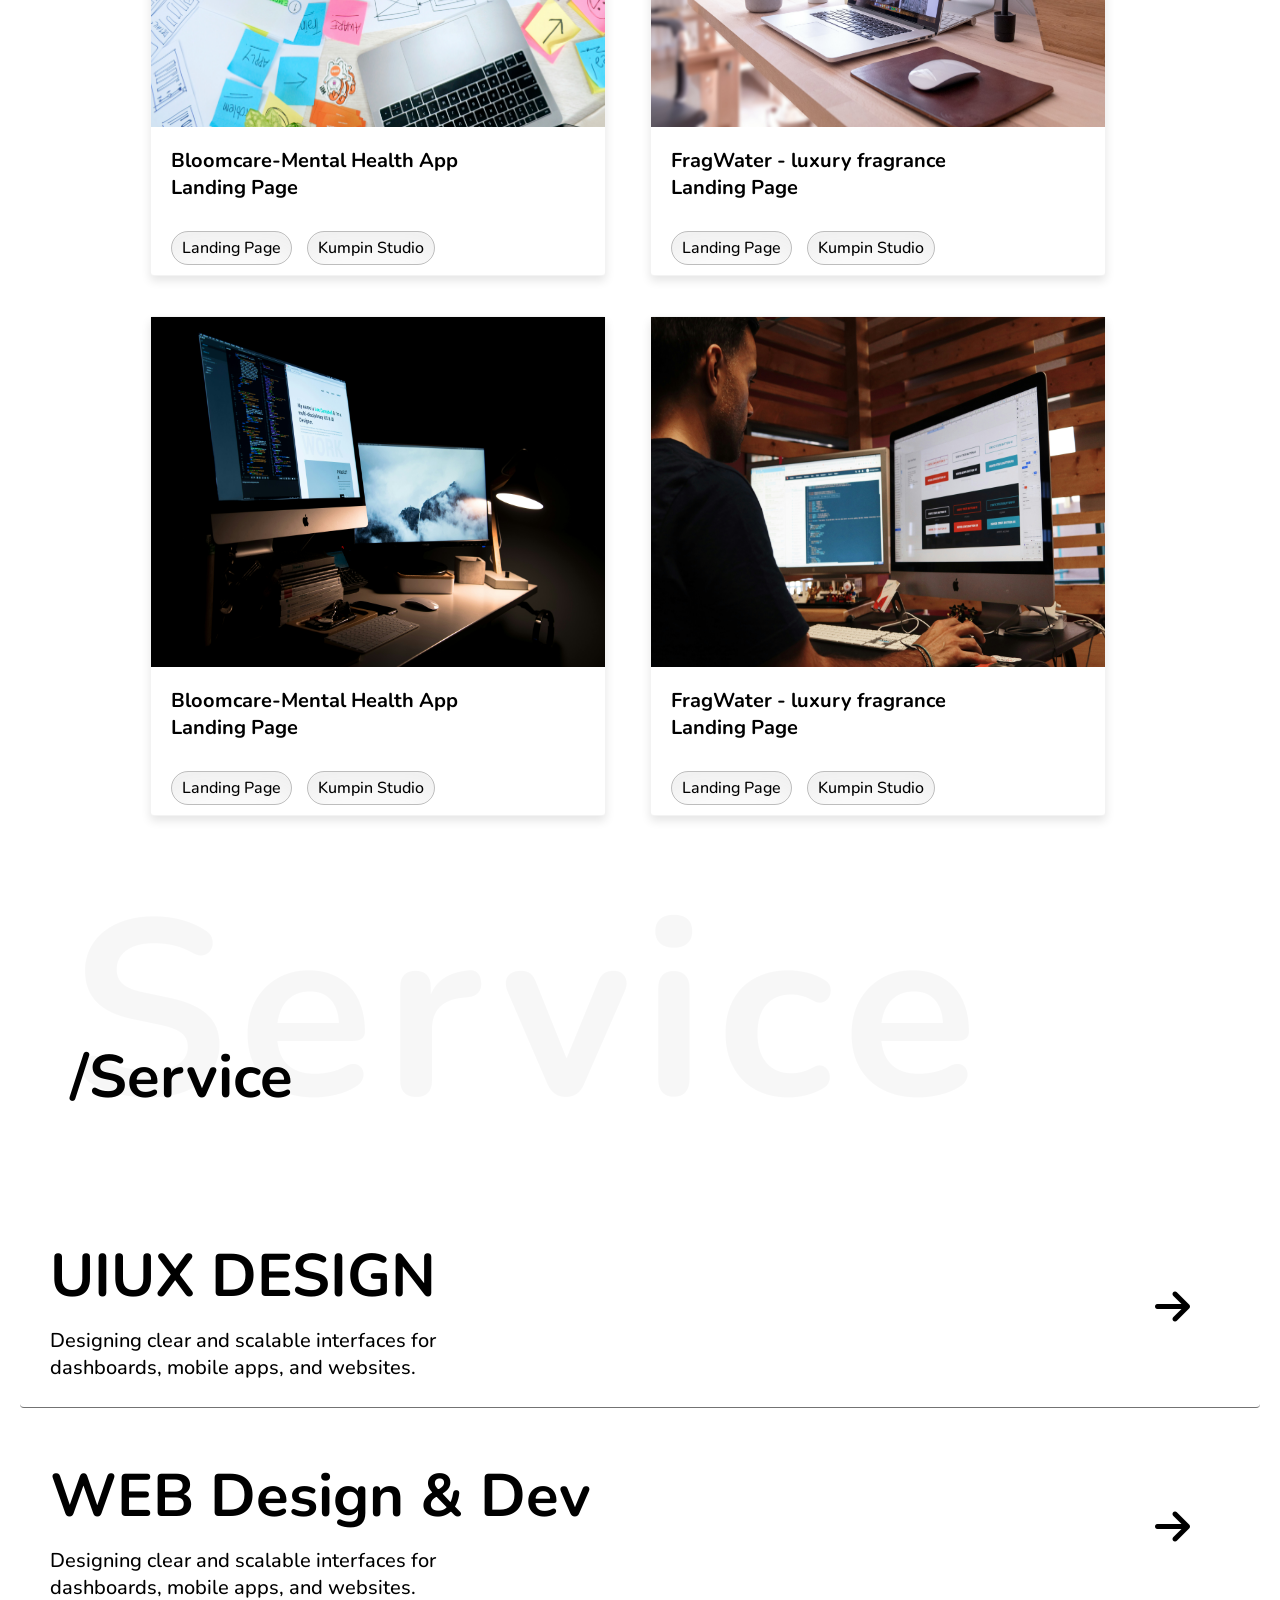
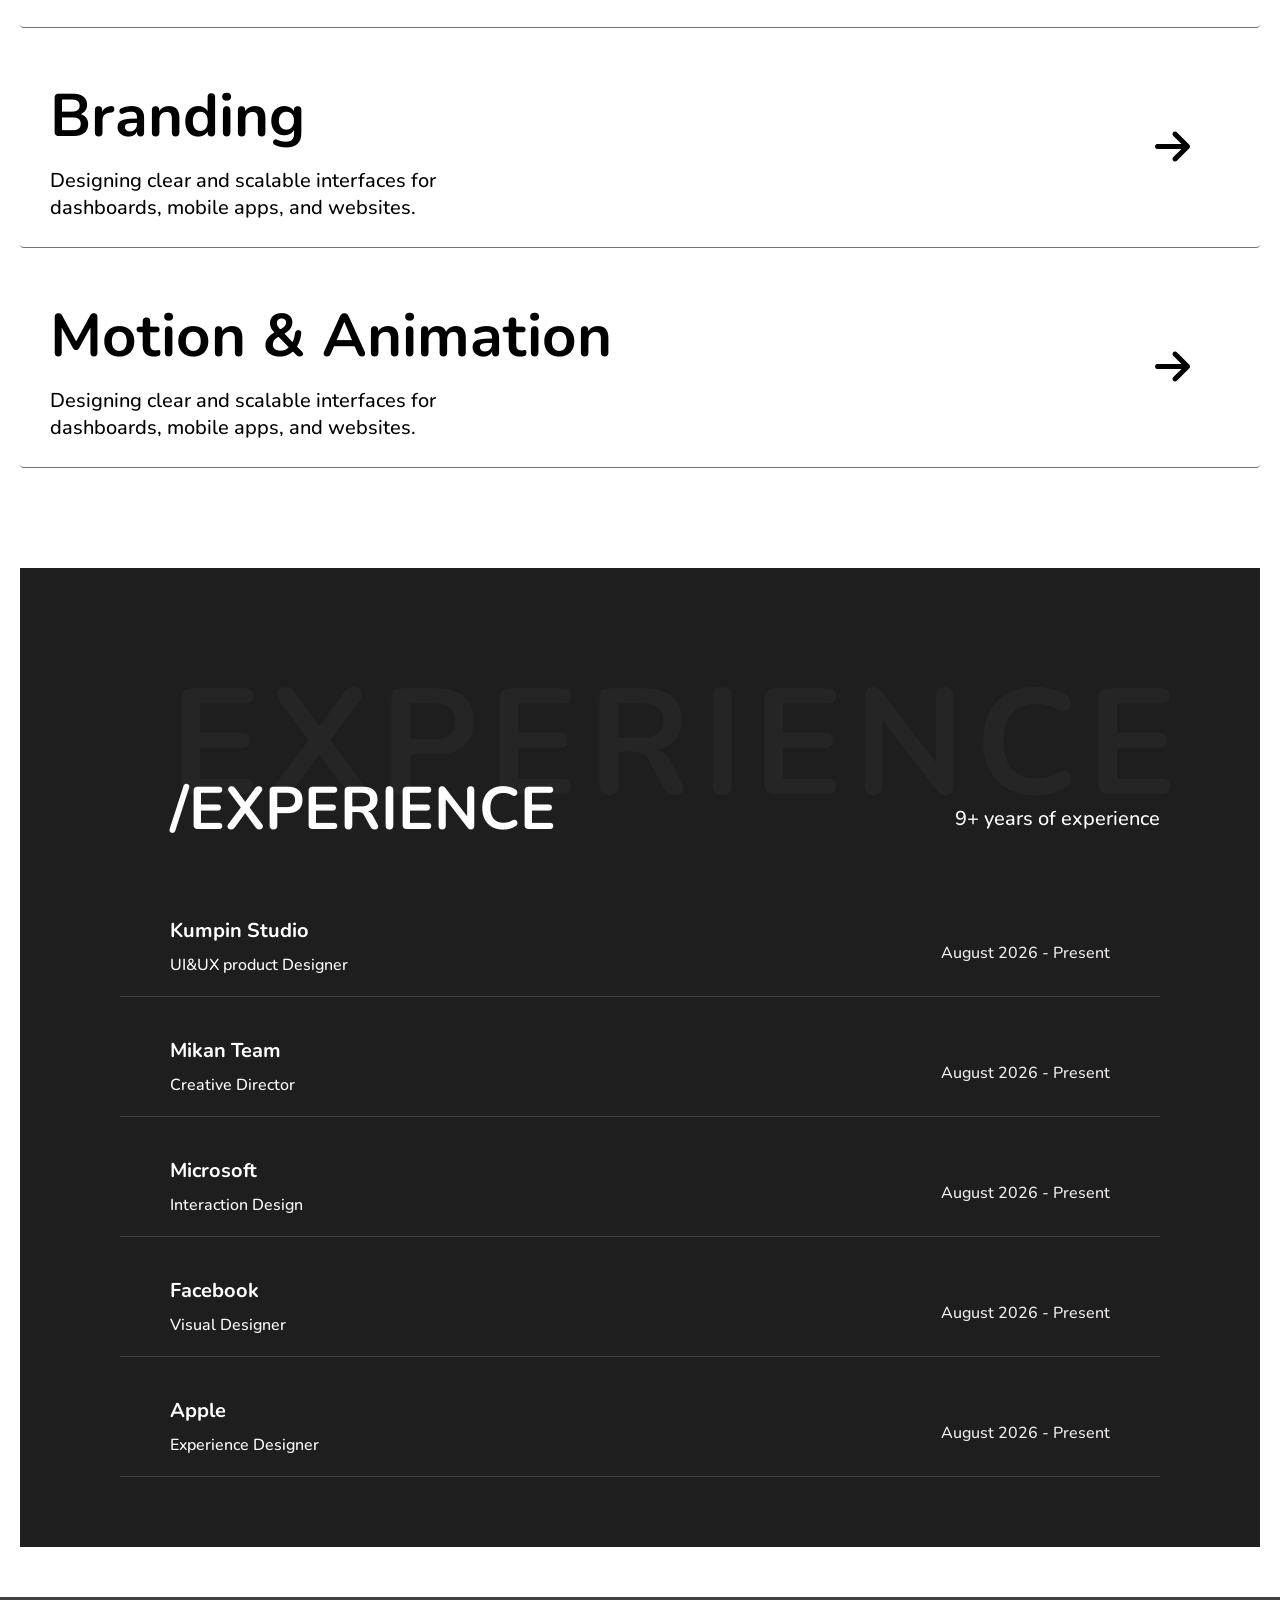
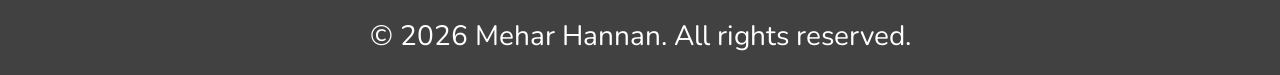
==== commit 8a8f2bc9: "completing experience section" ====
--- a/Projects/Personal Portfolio Website — Animations/index.html
+++ b/Projects/Personal Portfolio Website — Animations/index.html
@@ -1,305 +1,381 @@
 <!doctype html>
 <html lang="en">
-
-<head>
-  <meta charset="UTF-8" />
-  <meta name="viewport" content="width=device-width, initial-scale=1.0" />
-  <title>Document</title>
-  <link rel="preconnect" href="https://fonts.googleapis.com" />
-  <link rel="preconnect" href="https://fonts.gstatic.com" crossorigin />
-  <link href="https://fonts.googleapis.com/css2?family=Nunito:ital,wght@0,200..1000;1,200..1000&display=swap"
-    rel="stylesheet" />
-  <link href="https://fonts.googleapis.com/css2?family=Londrina+Outline&display=swap" rel="stylesheet" />
-  <link rel="stylesheet" href="https://cdnjs.cloudflare.com/ajax/libs/font-awesome/6.5.2/css/all.min.css" />
-  <link rel="stylesheet" href="https://cdnjs.cloudflare.com/ajax/libs/animate.css/4.1.1/animate.min.css" />
-  <link rel="stylesheet" href="style.css" />
-</head>
-
-<body>
-  <!--
+  <head>
+    <meta charset="UTF-8" />
+    <meta name="viewport" content="width=device-width, initial-scale=1.0" />
+    <title>Document</title>
+    <link rel="preconnect" href="https://fonts.googleapis.com" />
+    <link rel="preconnect" href="https://fonts.gstatic.com" crossorigin />
+    <link
+      href="https://fonts.googleapis.com/css2?family=Nunito:ital,wght@0,200..1000;1,200..1000&display=swap"
+      rel="stylesheet"
+    />
+    <link
+      href="https://fonts.googleapis.com/css2?family=Londrina+Outline&display=swap"
+      rel="stylesheet"
+    />
+    <link
+      rel="stylesheet"
+      href="https://cdnjs.cloudflare.com/ajax/libs/font-awesome/6.5.2/css/all.min.css"
+    />
+    <link
+      rel="stylesheet"
+      href="https://cdnjs.cloudflare.com/ajax/libs/animate.css/4.1.1/animate.min.css"
+    />
+    <link rel="stylesheet" href="style.css" />
+  </head>
+
+  <body>
+    <!--
     Main site wrapper.
     This section keeps the whole portfolio layout centered and grouped into vertical sections.
     All page content sits inside this container.
   -->
-  <section class="home-page">
-    <!--
+    <section class="home-page">
+      <!--
       Top navigation/header bar.
       Contains the availability badge, navigation links, and the primary CTA button.
     -->
-    <section class="header">
-      <!--
+      <section class="header">
+        <!--
         Availability badge at the top-left.
         This small pill communicates that the designer is open to new work.
       -->
-      <div class="header-c1">
-        <i class="fa-solid fa-circle"></i>
-        <span>Availiable for new projects</span>
-      </div>
-
-      <!--
+        <div class="header-c1">
+          <i class="fa-solid fa-circle"></i>
+          <span>Availiable for new projects</span>
+        </div>
+
+        <!--
         Main navigation menu.
         Each heading acts like a section label, with a small counter next to it.
       -->
-      <div class="header-menu">
-        <h1>Work</h1>
-        <p>[40]</p>
-        <h1>Service</h1>
-        <p>[4]</p>
-        <h1>Experience</h1>
-        <p>[9y+]</p>
-        <h1>Contact</h1>
-      </div>
-      <!--
+        <div class="header-menu">
+          <h1>Work</h1>
+          <p>[40]</p>
+          <h1>Service</h1>
+          <p>[4]</p>
+          <h1>Experience</h1>
+          <p>[9y+]</p>
+          <h1>Contact</h1>
+        </div>
+        <!--
         Primary CTA button on the right side of the header.
         This is the main action for contacting the designer.
       -->
-      <div class="lets-talk">
-        <span>Let's Talk</span>
-        <i class="fa-solid fa-square-up-right"></i>
-      </div>
-    </section>
-
-    <!--
+        <div class="lets-talk">
+          <span>Let's Talk</span>
+          <i class="fa-solid fa-square-up-right"></i>
+        </div>
+      </section>
+
+      <!--
       Hero section.
       This is the first big visual area with the main name, short bio, and profile image.
     -->
-    <section class="hero">
-      <div class="bottom-layer">
-        <!--
+      <section class="hero">
+        <div class="bottom-layer">
+          <!--
           Large hero headline.
           The two text blocks are stacked visually to create the oversized name effect.
         -->
-        <div class="text">
-          <h1 class="text1">MEHAR</h1>
-          <h1 class="text2">HANNAN</h1>
-        </div>
-        <div class="menu">
-          <!--
+          <div class="text">
+            <h1 class="text1">MEHAR</h1>
+            <h1 class="text2">HANNAN</h1>
+          </div>
+          <div class="menu">
+            <!--
             Left column of the hero section.
             This contains the job title, short description, and collaboration button.
           -->
-          <div class="menu1">
-            <h1>Ui/Ux Designer</h1>
-            <p>
-              Design digital products that are clear. <br />usable and
-              conversion focused
-            </p>
-            <div class="collaborate">
-              Let's Collaborate
-              <i class="fa-solid fa-arrow-right"></i>
-            </div>
-          </div>
-          <!--
+            <div class="menu1">
+              <h1>Ui/Ux Designer</h1>
+              <p>
+                Design digital products that are clear. <br />usable and
+                conversion focused
+              </p>
+              <div class="collaborate">
+                Let's Collaborate
+                <i class="fa-solid fa-arrow-right"></i>
+              </div>
+            </div>
+            <!--
             Right column of the hero section.
             These items are social/profile tags or platform links.
           -->
-          <div class="menu2">
-            <div class="m1">
-              <i class="fa-solid fa-pen-nib"></i>
-              Dribble
-            </div>
-            <div class="m2">
-              <i class="fa-solid fa-paintbrush"></i>
-              Behance
-            </div>
-            <div class="m3">
-              <i class="fa-brands fa-linkedin"></i>
-              Linkedin
-            </div>
-            <div class="m4">
-              <i class="fa-brands fa-instagram"></i>
-              Instagram
-            </div>
-          </div>
-        </div>
-      </div>
-      <!--
+            <div class="menu2">
+              <div class="m1">
+                <i class="fa-solid fa-pen-nib"></i>
+                Dribble
+              </div>
+              <div class="m2">
+                <i class="fa-solid fa-paintbrush"></i>
+                Behance
+              </div>
+              <div class="m3">
+                <i class="fa-brands fa-linkedin"></i>
+                Linkedin
+              </div>
+              <div class="m4">
+                <i class="fa-brands fa-instagram"></i>
+                Instagram
+              </div>
+            </div>
+          </div>
+        </div>
+        <!--
         Floating image layer.
         This overlay sits above the text to create the layered hero composition.
       -->
-      <div class="upper-layer">
-        <div class="img-wrapper">
-          <img src="assets\img.png" alt="hannan" />
-        </div>
-      </div>
-    </section>
-
-    <!--
+        <div class="upper-layer">
+          <div class="img-wrapper">
+            <img src="assets\img.png" alt="hannan" />
+          </div>
+        </div>
+      </section>
+
+      <!--
       Portfolio section heading.
       This block adds the large faded background word and the visible caption below it.
     -->
-    <div class="portfolio">
-      <span class="portfoliotext">Portfolio</span>
-      <h2 class="selected-work">/Selected Work</h2>
-    </div>
-    <!--
+      <div class="portfolio">
+        <span class="portfoliotext">Portfolio</span>
+        <h2 class="selected-work">/Selected Work</h2>
+      </div>
+      <!--
       Projects/work showcase section.
       Includes filter buttons and the portfolio cards grid.
     -->
-    <section class="work">
-      <section class="selectecWork">
-        <!--
+      <section class="work">
+        <section class="selectecWork">
+          <!--
           Top filter row for work categories.
           This lets the user switch between all work, real projects, and exploration items.
         -->
-        <div class="filters">
-          <div class="c1">
-            <span class="f1"> All </span>
-            <span class="f2"> Real Projects </span>
-            <span class="f3"> Exploration </span>
-          </div>
-          <div class="c2">
-            <span class="h1"> View All Work </span>
-            <i class="fa-solid fa-arrow-right"></i>
-          </div>
-        </div>
-        <!--
+          <div class="filters">
+            <div class="c1">
+              <span class="f1"> All </span>
+              <span class="f2"> Real Projects </span>
+              <span class="f3"> Exploration </span>
+            </div>
+            <div class="c2">
+              <span class="h1"> View All Work </span>
+              <i class="fa-solid fa-arrow-right"></i>
+            </div>
+          </div>
+          <!--
           Grid containing all project cards.
           Each card shows a preview image, title, and small metadata tags.
         -->
-        <div class="projects">
-          <div class="project">
-            <img src="assets/a (1).jpg" alt="html-image" />
-            <span class="product-title">
-              Bloomcare-Mental Health App <br />
-              Landing Page
-            </span>
-            <div class="Properties">
-              <span class="ptxt"> Landing Page </span>
-              <span class="p2"> Kumpin Studio </span>
-            </div>
-          </div>
-          <div class="project">
-            <img src="assets/a (2).jpg" alt="html-image" />
-            <span class="product-title">
-              FragWater - luxury fragrance <br />
-              Landing Page
-            </span>
-            <div class="Properties">
-              <span class="ptxt"> Landing Page </span>
-              <span class="p2"> Kumpin Studio </span>
-            </div>
-          </div>
-          <div class="project">
-            <img src="assets/a (3).jpg" alt="html-image" />
-            <span class="product-title">
-              Bloomcare-Mental Health App <br />
-              Landing Page
-            </span>
-            <div class="Properties">
-              <span class="ptxt"> Landing Page </span>
-              <span class="p2"> Kumpin Studio </span>
-            </div>
-          </div>
-          <div class="project">
-            <img src="assets/a (4).jpg" alt="html-image" />
-            <span class="product-title">
-              FragWater - luxury fragrance <br />
-              Landing Page
-            </span>
-            <div class="Properties">
-              <span class="ptxt"> Landing Page </span>
-              <span class="p2"> Kumpin Studio </span>
-            </div>
-          </div>
-        </div>
-      </section>
-    </section>
-    <!--
+          <div class="projects">
+            <div class="project">
+              <img src="assets/a (1).jpg" alt="html-image" />
+              <span class="product-title">
+                Bloomcare-Mental Health App <br />
+                Landing Page
+              </span>
+              <div class="Properties">
+                <span class="ptxt"> Landing Page </span>
+                <span class="p2"> Kumpin Studio </span>
+              </div>
+            </div>
+            <div class="project">
+              <img src="assets/a (2).jpg" alt="html-image" />
+              <span class="product-title">
+                FragWater - luxury fragrance <br />
+                Landing Page
+              </span>
+              <div class="Properties">
+                <span class="ptxt"> Landing Page </span>
+                <span class="p2"> Kumpin Studio </span>
+              </div>
+            </div>
+            <div class="project">
+              <img src="assets/a (3).jpg" alt="html-image" />
+              <span class="product-title">
+                Bloomcare-Mental Health App <br />
+                Landing Page
+              </span>
+              <div class="Properties">
+                <span class="ptxt"> Landing Page </span>
+                <span class="p2"> Kumpin Studio </span>
+              </div>
+            </div>
+            <div class="project">
+              <img src="assets/a (4).jpg" alt="html-image" />
+              <span class="product-title">
+                FragWater - luxury fragrance <br />
+                Landing Page
+              </span>
+              <div class="Properties">
+                <span class="ptxt"> Landing Page </span>
+                <span class="p2"> Kumpin Studio </span>
+              </div>
+            </div>
+          </div>
+        </section>
+      </section>
+      <!--
       Services heading block.
       This has the large faded word background and the visible section label.
     -->
-    <div class="service-section">
-      <span class="service-hide">Service</span>
-      <h2 class="service-visible">/Service</h2>
-    </div>
-
-    <!--
+      <div class="service-section">
+        <span class="service-hide">Service</span>
+        <h2 class="service-visible">/Service</h2>
+      </div>
+
+      <!--
       Service offerings list.
       Each row acts like a card with a title, description, and hover animation.
     -->
-    <section class="service">
-      <div class="service-content">
-        <!--
+      <section class="service">
+        <div class="service-content">
+          <!--
           Individual service item.
           Hovering over this card reveals the preview image and switch icons.
         -->
-        <div class="service">
-          <img src="assets/a (1).jpg" alt="" class="service-image" />
-
-          <div class="content">
-            <h1>UIUX DESIGN</h1>
-            <p>
-              Designing clear and scalable interfaces for <br />dashboards,
-              mobile apps, and websites.
-            </p>
-          </div>
-          <div class="spacer"></div>
-          <div class="service-arrow">
-          <i class="fa-solid fa-arrow-right"></i>
-          </div>
-          <div class="service-close">
-            <i class="fa-solid fa-x"></i>
-          </div>
-        </div>
-        <div class="service">
-          <img src="assets/a (2).jpg" alt="" class="service-image" />
-
-          <div class="content">
-            <h1>WEB Design & Dev</h1>
-            <p>
-              Designing clear and scalable interfaces for <br />dashboards,
-              mobile apps, and websites.
-            </p>
-          </div>
-          <div class="spacer"></div>
-          <div class="service-arrow">
-            <i class="fa-solid fa-arrow-right"></i>
-          </div>
-          <div class="service-close">
-            <i class="fa-solid fa-x"></i>
-          </div>
-        </div>
-        <div class="service">
-          <img src="assets/a (3).jpg" alt="" class="service-image" />
-
-          <div class="content">
-            <h1>Branding</h1>
-            <p>
-              Designing clear and scalable interfaces for <br />dashboards,
-              mobile apps, and websites.
-            </p>
-          </div>
-          <div class="spacer"></div>
-          <div class="service-arrow">
-            <i class="fa-solid fa-arrow-right"></i>
-          </div>
-          <div class="service-close">
-            <i class="fa-solid fa-x"></i>
-          </div>
-        </div>
-        <div class="service">
-          <img src="assets/a (4).jpg" alt="" class="service-image" />
-
-          <div class="content">
-            <h1>Motion & Animation</h1>
-            <p>
-              Designing clear and scalable interfaces for <br />dashboards,
-              mobile apps, and websites.
-            </p>
-          </div>
-          <div class="spacer"></div>
-          <div class="service-arrow">
-            <i class="fa-solid fa-arrow-right"></i>
-          </div>
-          <div class="service-close">
-            <i class="fa-solid fa-x"></i>
-          </div>
-        </div>
-      </div>
+          <div class="service">
+            <img src="assets/a (1).jpg" alt="" class="service-image" />
+
+            <div class="content">
+              <h1>UIUX DESIGN</h1>
+              <p>
+                Designing clear and scalable interfaces for <br />dashboards,
+                mobile apps, and websites.
+              </p>
+            </div>
+            <div class="spacer"></div>
+            <div class="service-arrow">
+              <i class="fa-solid fa-arrow-right"></i>
+            </div>
+            <div class="service-close">
+              <i class="fa-solid fa-x"></i>
+            </div>
+          </div>
+          <div class="service">
+            <img src="assets/a (2).jpg" alt="" class="service-image" />
+
+            <div class="content">
+              <h1>WEB Design & Dev</h1>
+              <p>
+                Designing clear and scalable interfaces for <br />dashboards,
+                mobile apps, and websites.
+              </p>
+            </div>
+            <div class="spacer"></div>
+            <div class="service-arrow">
+              <i class="fa-solid fa-arrow-right"></i>
+            </div>
+            <div class="service-close">
+              <i class="fa-solid fa-x"></i>
+            </div>
+          </div>
+          <div class="service">
+            <img src="assets/a (3).jpg" alt="" class="service-image" />
+
+            <div class="content">
+              <h1>Branding</h1>
+              <p>
+                Designing clear and scalable interfaces for <br />dashboards,
+                mobile apps, and websites.
+              </p>
+            </div>
+            <div class="spacer"></div>
+            <div class="service-arrow">
+              <i class="fa-solid fa-arrow-right"></i>
+            </div>
+            <div class="service-close">
+              <i class="fa-solid fa-x"></i>
+            </div>
+          </div>
+          <div class="service">
+            <img src="assets/a (4).jpg" alt="" class="service-image" />
+
+            <div class="content">
+              <h1>Motion & Animation</h1>
+              <p>
+                Designing clear and scalable interfaces for <br />dashboards,
+                mobile apps, and websites.
+              </p>
+            </div>
+            <div class="spacer"></div>
+            <div class="service-arrow">
+              <i class="fa-solid fa-arrow-right"></i>
+            </div>
+            <div class="service-close">
+              <i class="fa-solid fa-x"></i>
+            </div>
+          </div>
+        </div>
+      </section>
+      <section class="ex-section">
+        <div class="experience-section">
+          <span class="exp-hide">EXPERIENCE</span>
+          <h2 class="exp-visible">/EXPERIENCE</h2>
+        </div>
+        <div class="ex-duration">
+          <p>9+ years of experience</p>
+        </div>
+        <div class="experience">
+          <div class="content">
+            <h2>Kumpin Studio</h2>
+            <p>UI&UX product Designer</p>
+          </div>
+          <div class="spacer"></div>
+          <div class="duration">
+            <p>August 2026 - Present</p>
+          </div>
+        </div>
+        <div class="experience">
+          <div class="content">
+            <h2>Mikan Team</h2>
+            <p>Creative Director</p>
+          </div>
+          <div class="spacer"></div>
+          <div class="duration">
+            <p>August 2026 - Present</p>
+          </div>
+        </div>
+        <div class="experience">
+          <div class="content">
+            <h2>Microsoft</h2>
+            <p>Interaction Design</p>
+          </div>
+          <div class="spacer"></div>
+          <div class="duration">
+            <p>August 2026 - Present</p>
+          </div>
+        </div>
+        <div class="experience">
+          <div class="content">
+            <h2>Facebook</h2>
+            <p>Visual Designer</p>
+          </div>
+          <div class="spacer"></div>
+          <div class="duration">
+            <p>August 2026 - Present</p>
+          </div>
+        </div>
+        <div class="experience">
+          <div class="content">
+            <h2>Apple</h2>
+            <p>Experience Designer</p>
+          </div>
+          <div class="spacer"></div>
+          <div class="duration">
+            <p>August 2026 - Present</p>
+          </div>
+        </div>
+        <img
+          src="assets/a (1).jpg"
+          alt="Floating Image"
+          class="cursor-follow"
+        />
+      </section>
     </section>
-  </section>
-  <script src="script.js"></script>
-</body>
-
-</html>+    <footer>
+      <p>&copy; 2026 Mehar Hannan. All rights reserved.</p>
+    </footer>
+    <script src="script.js"></script>
+  </body>
+</html>
--- a/Projects/Personal Portfolio Website — Animations/style.css
+++ b/Projects/Personal Portfolio Website — Animations/style.css
@@ -4,9 +4,9 @@
   =========================================
 */
 * {
-  margin: 0;
-  padding: 0;
-  box-sizing: border-box;
+    margin: 0;
+    padding: 0;
+    box-sizing: border-box;
 }
 
 /*
@@ -17,14 +17,14 @@
   =========================================
 */
 .home-page {
-  overflow-y: auto;
-  overflow-x: hidden;
-  display: flex;
-  flex-direction: column;
-  background-color: #ffff;
-  width: min(1400px, calc(100% - 40px));
-  min-height: 100vh;
-  margin: 0 auto;
+    overflow-y: auto;
+    overflow-x: hidden;
+    display: flex;
+    flex-direction: column;
+    background-color: #ffff;
+    width: min(1400px, calc(100% - 40px));
+    min-height: 100vh;
+    margin: 0 auto;
 }
 
 /*
@@ -36,13 +36,13 @@
   =========================================
 */
 .home-page .header {
-  display: flex;
-  flex-direction: row;
-  justify-content: space-between;
-  align-items: center;
-  padding: 0px 50px;
-  margin-top: 20px;
-  animation: slideInDown 0.8s ease forwards;
+    display: flex;
+    flex-direction: row;
+    justify-content: space-between;
+    align-items: center;
+    padding: 0px 50px;
+    margin-top: 20px;
+    animation: slideInDown 0.8s ease forwards;
 }
 
 /*
@@ -51,18 +51,18 @@
   Layout: horizontal row with icon + text, kept visually separate from the nav.
 */
 .home-page .header .header-c1 {
-  display: flex;
-  flex-direction: row;
-  align-items: center;
-  gap: 10px;
-  border: 1px solid #f1eded;
-  padding: 5px 10px;
-  border-radius: 50px;
-  box-shadow: 0 5px 10px rgba(0, 0, 0, 0.1);
+    display: flex;
+    flex-direction: row;
+    align-items: center;
+    gap: 10px;
+    border: 1px solid #f1eded;
+    padding: 5px 10px;
+    border-radius: 50px;
+    box-shadow: 0 5px 10px rgba(0, 0, 0, 0.1);
 }
 
 .home-page .header .header-c1 i {
-  color: #6bb111;
+    color: #6bb111;
 }
 
 /*
@@ -71,25 +71,25 @@
   Layout: simple flex row so the brand messaging sits neatly beside the CTA area.
 */
 .home-page .header .header-menu {
-  display: flex;
-  flex-direction: row;
-  align-items: center;
-  gap: 10px;
+    display: flex;
+    flex-direction: row;
+    align-items: center;
+    gap: 10px;
 }
 
 .home-page .header .header-menu h1 {
-  font-size: 16px;
-  font-weight: 800;
-  color: #000;
-  font-family: "Nunito", sans-serif;
+    font-size: 16px;
+    font-weight: 800;
+    color: #000;
+    font-family: "Nunito", sans-serif;
 }
 
 .home-page .header .header-menu p {
-  font-size: 14px;
-  font-weight: 400;
-  color: #5c5a5a;
-  font-family: "Nunito", sans-serif;
-  margin-right: 30px;
+    font-size: 14px;
+    font-weight: 400;
+    color: #5c5a5a;
+    font-family: "Nunito", sans-serif;
+    margin-right: 30px;
 }
 
 /*
@@ -98,23 +98,23 @@
   Layout: inline row with icon + label, using a rounded shape for a modern CTA style.
 */
 .home-page .header .lets-talk {
-  display: flex;
-  flex-direction: row;
-  align-items: center;
-  gap: 10px;
-  padding: 10px 18px;
-  border-radius: 50px;
-  background-color: #000;
-  font-size: 14px;
-  color: #fff;
-  font-family: "Nunito", sans-serif;
-  font-weight: 700;
-  line-height: 1;
+    display: flex;
+    flex-direction: row;
+    align-items: center;
+    gap: 10px;
+    padding: 10px 18px;
+    border-radius: 50px;
+    background-color: #000;
+    font-size: 14px;
+    color: #fff;
+    font-family: "Nunito", sans-serif;
+    font-weight: 700;
+    line-height: 1;
 }
 
 .home-page .header .lets-talk i {
-  font-size: 20px;
-  line-height: 1;
+    font-size: 20px;
+    line-height: 1;
 }
 
 /*
@@ -126,13 +126,13 @@
   =========================================
 */
 .home-page .hero {
-  display: flex;
-  flex-direction: column;
-  justify-content: center;
-  min-height: 100vh;
-  align-items: center;
-  padding: 0px 50px;
-  margin-top: 20px;
+    display: flex;
+    flex-direction: column;
+    justify-content: center;
+    min-height: 100vh;
+    align-items: center;
+    padding: 0px 50px;
+    margin-top: 20px;
 }
 
 /*
@@ -141,11 +141,11 @@
   Layout: vertical stack with the text in the middle and the menu below it.
 */
 .home-page .hero .bottom-layer {
-  display: flex;
-  flex-direction: column;
-  justify-content: center;
-  align-items: center;
-  width: 100%;
+    display: flex;
+    flex-direction: column;
+    justify-content: center;
+    align-items: center;
+    width: 100%;
 }
 
 /*
@@ -154,28 +154,28 @@
   Layout: row with the two text blocks aligned and centered, creating the large hero typography.
 */
 .home-page .hero .bottom-layer .text {
-  display: flex;
-  flex-direction: row;
-  justify-content: center;
-  align-items: center;
-  gap: 20px;
+    display: flex;
+    flex-direction: row;
+    justify-content: center;
+    align-items: center;
+    gap: 20px;
 }
 
 .home-page .hero .bottom-layer .text .text1 {
-  font-size: 155px;
-  font-weight: 800;
-  font-family: "Londrina Outline", cursive;
-  letter-spacing: 15%;
-  animation: slideInDown 1s ease forwards;
+    font-size: 155px;
+    font-weight: 800;
+    font-family: "Londrina Outline", cursive;
+    letter-spacing: 15%;
+    animation: slideInDown 1s ease forwards;
 }
 
 .home-page .hero .bottom-layer .text .text2 {
-  font-size: 155px;
-  font-weight: 800;
-  font-family: "Nunito", sans-serif;
-  letter-spacing: -10px;
-  animation: slideInDown 1s ease forwards;
-  animation-delay: 0.1s;
+    font-size: 155px;
+    font-weight: 800;
+    font-family: "Nunito", sans-serif;
+    letter-spacing: -10px;
+    animation: slideInDown 1s ease forwards;
+    animation-delay: 0.1s;
 }
 
 /*
@@ -184,11 +184,11 @@
   Layout: left column for headline/CTA, right column for compact chips and labels.
 */
 .home-page .hero .bottom-layer .menu {
-  display: flex;
-  flex-direction: row;
-  width: 100%;
-  justify-content: space-between;
-  margin-top: 20px;
+    display: flex;
+    flex-direction: row;
+    width: 100%;
+    justify-content: space-between;
+    margin-top: 20px;
 }
 
 /*
@@ -197,48 +197,48 @@
   Layout: vertical stack so the text flows naturally from title to description to button.
 */
 .home-page .hero .bottom-layer .menu .menu1 {
-  display: flex;
-  flex-direction: column;
-  gap: 10px;
-  padding-left: 50px;
+    display: flex;
+    flex-direction: column;
+    gap: 10px;
+    padding-left: 50px;
 }
 
 .home-page .hero .bottom-layer .menu .menu1 h1 {
-  font-size: 40px;
-  font-weight: 800;
-  font-family: "Nunito", sans-serif;
-  animation: slideInUp 0.8s ease forwards;
-  animation-delay: 0.2s;
+    font-size: 40px;
+    font-weight: 800;
+    font-family: "Nunito", sans-serif;
+    animation: slideInUp 0.8s ease forwards;
+    animation-delay: 0.2s;
 }
 
 .home-page .hero .bottom-layer .menu .menu1 p {
-  font-size: 22px;
-  font-weight: 500;
-  font-family: "Nunito", sans-serif;
-  color: #5c5a5a;
-  animation: slideInUp 0.8s ease forwards;
-  animation-delay: 0.4s;
+    font-size: 22px;
+    font-weight: 500;
+    font-family: "Nunito", sans-serif;
+    color: #5c5a5a;
+    animation: slideInUp 0.8s ease forwards;
+    animation-delay: 0.4s;
 }
 
 .home-page .hero .bottom-layer .menu .menu1 .collaborate {
-  display: flex;
-  flex-direction: row;
-  align-items: center;
-  width: fit-content;
-  gap: 10px;
-  padding: 10px 18px;
-  border-radius: 50px;
-  background-color: #000;
-  font-size: 14px;
-  color: #fff;
-  font-family: "Nunito", sans-serif;
-  font-weight: 700;
-  animation: slideInUp 0.8s ease forwards;
-  animation-delay: 0.6s;
+    display: flex;
+    flex-direction: row;
+    align-items: center;
+    width: fit-content;
+    gap: 10px;
+    padding: 10px 18px;
+    border-radius: 50px;
+    background-color: #000;
+    font-size: 14px;
+    color: #fff;
+    font-family: "Nunito", sans-serif;
+    font-weight: 700;
+    animation: slideInUp 0.8s ease forwards;
+    animation-delay: 0.6s;
 }
 
 .home-page .hero .bottom-layer .menu .menu1 .collaborate i {
-  font-size: 20px;
+    font-size: 20px;
 }
 
 /*
@@ -247,82 +247,82 @@
   Layout: stacked column with each item appearing as a rounded chip.
 */
 .home-page .hero .bottom-layer .menu .menu2 {
-  display: flex;
-  flex-direction: column;
-  gap: 20px;
-  padding-right: 50px;
+    display: flex;
+    flex-direction: column;
+    gap: 20px;
+    padding-right: 50px;
 }
 
 .home-page .hero .bottom-layer .menu .menu2 .m1 {
-  display: flex;
-  flex-direction: row;
-  align-items: center;
-  gap: 10px;
-  font-family: "Nunito", sans-serif;
-  border: 1px solid #0a0a0a;
-  padding: 5px 10px;
-  line-height: 1;
-  box-shadow: inset 0 20px 30px rgba(105, 104, 104, 0.1);
-  border-radius: 50px;
-  font-family: "Nunito", sans-serif;
-  font-size: 20px;
-  font-weight: 700;
-  animation: fadeInUp 0.7s ease forwards;
-  animation-delay: 0.3s;
+    display: flex;
+    flex-direction: row;
+    align-items: center;
+    gap: 10px;
+    font-family: "Nunito", sans-serif;
+    border: 1px solid #0a0a0a;
+    padding: 5px 10px;
+    line-height: 1;
+    box-shadow: inset 0 20px 30px rgba(105, 104, 104, 0.1);
+    border-radius: 50px;
+    font-family: "Nunito", sans-serif;
+    font-size: 20px;
+    font-weight: 700;
+    animation: fadeInUp 0.7s ease forwards;
+    animation-delay: 0.3s;
 }
 
 .home-page .hero .bottom-layer .menu .menu2 .m2 {
-  display: flex;
-  flex-direction: row;
-  align-items: center;
-  gap: 10px;
-  font-family: "Nunito", sans-serif;
-  border: 1px solid #0a0a0a;
-  padding: 5px 10px;
-  line-height: 1;
-  box-shadow: inset 0 20px 30px rgba(105, 104, 104, 0.1);
-  border-radius: 50px;
-  font-family: "Nunito", sans-serif;
-  font-size: 20px;
-  font-weight: 700;
-  animation: fadeInUp 0.7s ease forwards;
-  animation-delay: 0.5s;
+    display: flex;
+    flex-direction: row;
+    align-items: center;
+    gap: 10px;
+    font-family: "Nunito", sans-serif;
+    border: 1px solid #0a0a0a;
+    padding: 5px 10px;
+    line-height: 1;
+    box-shadow: inset 0 20px 30px rgba(105, 104, 104, 0.1);
+    border-radius: 50px;
+    font-family: "Nunito", sans-serif;
+    font-size: 20px;
+    font-weight: 700;
+    animation: fadeInUp 0.7s ease forwards;
+    animation-delay: 0.5s;
 }
 
 .home-page .hero .bottom-layer .menu .menu2 .m3 {
-  display: flex;
-  flex-direction: row;
-  align-items: center;
-  gap: 10px;
-  font-family: "Nunito", sans-serif;
-  border: 1px solid #0a0a0a;
-  padding: 5px 10px;
-  line-height: 1;
-  box-shadow: inset 0 20px 30px rgba(105, 104, 104, 0.1);
-  border-radius: 50px;
-  font-family: "Nunito", sans-serif;
-  font-size: 20px;
-  font-weight: 700;
-  animation: fadeInUp 0.7s ease forwards;
-  animation-delay: 0.7s;
+    display: flex;
+    flex-direction: row;
+    align-items: center;
+    gap: 10px;
+    font-family: "Nunito", sans-serif;
+    border: 1px solid #0a0a0a;
+    padding: 5px 10px;
+    line-height: 1;
+    box-shadow: inset 0 20px 30px rgba(105, 104, 104, 0.1);
+    border-radius: 50px;
+    font-family: "Nunito", sans-serif;
+    font-size: 20px;
+    font-weight: 700;
+    animation: fadeInUp 0.7s ease forwards;
+    animation-delay: 0.7s;
 }
 
 .home-page .hero .bottom-layer .menu .menu2 .m4 {
-  display: flex;
-  flex-direction: row;
-  align-items: center;
-  gap: 10px;
-  font-family: "Nunito", sans-serif;
-  border: 1px solid #0a0a0a;
-  padding: 5px 10px;
-  line-height: 1;
-  box-shadow: inset 0 20px 30px rgba(105, 104, 104, 0.1);
-  border-radius: 50px;
-  font-family: "Nunito", sans-serif;
-  font-size: 20px;
-  font-weight: 700;
-  animation: fadeInUp 0.7s ease forwards;
-  animation-delay: 0.9s;
+    display: flex;
+    flex-direction: row;
+    align-items: center;
+    gap: 10px;
+    font-family: "Nunito", sans-serif;
+    border: 1px solid #0a0a0a;
+    padding: 5px 10px;
+    line-height: 1;
+    box-shadow: inset 0 20px 30px rgba(105, 104, 104, 0.1);
+    border-radius: 50px;
+    font-family: "Nunito", sans-serif;
+    font-size: 20px;
+    font-weight: 700;
+    animation: fadeInUp 0.7s ease forwards;
+    animation-delay: 0.9s;
 }
 
 /*
@@ -331,30 +331,30 @@
   Layout: this layer sits on top of the background so the image appears layered between the headline sections.
 */
 .home-page .hero .upper-layer {
-  position: absolute;
-  z-index: 1;
-  top: 95px;
-  left: 50%;
-  transform: translateX(-50%);
-  width: 420px;
-  max-width: 45vw;
-  height: 100%;
-  display: flex;
-  justify-content: center;
-  align-items: center;
+    position: absolute;
+    z-index: 1;
+    top: 95px;
+    left: 50%;
+    transform: translateX(-50%);
+    width: 420px;
+    max-width: 45vw;
+    height: 100%;
+    display: flex;
+    justify-content: center;
+    align-items: center;
 }
 
 .home-page .hero .upper-layer .img-wrapper {
-  width: 400px;
-  height: 400px;
+    width: 400px;
+    height: 400px;
 }
 
 .home-page .hero .upper-layer img {
-  width: 100%;
-  height: 100%;
-  object-fit: cover;
-  animation: fadeInUp 1.2s ease forwards;
-  animation-delay: 0.2s;
+    width: 100%;
+    height: 100%;
+    object-fit: cover;
+    animation: fadeInUp 1.2s ease forwards;
+    animation-delay: 0.2s;
 }
 
 /*
@@ -365,30 +365,30 @@
   =========================================
 */
 .home-page .portfolio {
-  display: flex;
-  flex-direction: column;
-  justify-content: center;
-  align-items: center;
-  padding: 0px 50px;
-  margin-top: 20px;
+    display: flex;
+    flex-direction: column;
+    justify-content: center;
+    align-items: center;
+    padding: 0px 50px;
+    margin-top: 20px;
 }
 
 .home-page .portfolio .portfoliotext {
-  position: absolute;
-  z-index: 0;
-  font-size: 250px;
-  color: #00000008;
-  font-weight: bolder;
-  font-family: "Nunito", sans-serif;
-  letter-spacing: 10px;
+    position: absolute;
+    z-index: 0;
+    font-size: 250px;
+    color: #00000008;
+    font-weight: bolder;
+    font-family: "Nunito", sans-serif;
+    letter-spacing: 10px;
 }
 
 .home-page .portfolio .selected-work {
-  font-size: 60px;
-  color: #000;
-  font-weight: bolder;
-  padding-top: 130px;
-  font-family: "Nunito", sans-serif;
+    font-size: 60px;
+    color: #000;
+    font-weight: bolder;
+    padding-top: 130px;
+    font-family: "Nunito", sans-serif;
 }
 
 /*
@@ -399,67 +399,67 @@
   =========================================
 */
 .home-page .work {
-  display: flex;
-  flex-direction: column;
-  justify-content: center;
-  align-items: center;
-  padding: 50px 50px;
-  margin-top: 20px;
+    display: flex;
+    flex-direction: column;
+    justify-content: center;
+    align-items: center;
+    padding: 50px 50px;
+    margin-top: 20px;
 }
 
 .home-page .work .selectecWork {
-  display: flex;
-  flex-direction: column;
-  align-items: center;
-  gap: 20px;
-  width: 100%;
+    display: flex;
+    flex-direction: column;
+    align-items: center;
+    gap: 20px;
+    width: 100%;
 }
 
 .home-page .work .selectecWork .filters {
-  display: flex;
-  flex-direction: row;
-  justify-content: space-between;
-  width: 100%;
-  padding: 0px 50px;
+    display: flex;
+    flex-direction: row;
+    justify-content: space-between;
+    width: 100%;
+    padding: 0px 50px;
 }
 
 .home-page .work .selectecWork .filters .c1 {
-  display: flex;
-  flex-direction: row;
-  align-items: center;
-  gap: 20px;
+    display: flex;
+    flex-direction: row;
+    align-items: center;
+    gap: 20px;
 }
 
 .home-page .work .selectecWork .filters .c1 .f1 {
-  font-size: 20px;
-  color: #000;
-  font-weight: bolder;
-  font-family: "Nunito", sans-serif;
+    font-size: 20px;
+    color: #000;
+    font-weight: bolder;
+    font-family: "Nunito", sans-serif;
 }
 
 .home-page .work .selectecWork .filters .c1 .f2 {
-  font-size: 20px;
-  color: #000;
-  font-weight: bolder;
-  font-family: "Nunito", sans-serif;
+    font-size: 20px;
+    color: #000;
+    font-weight: bolder;
+    font-family: "Nunito", sans-serif;
 }
 
 .home-page .work .selectecWork .filters .c1 .f3 {
-  font-size: 20px;
-  color: #000;
-  font-weight: bolder;
-  font-family: "Nunito", sans-serif;
+    font-size: 20px;
+    color: #000;
+    font-weight: bolder;
+    font-family: "Nunito", sans-serif;
 }
 
 .home-page .work .selectecWork .filters .c2 {
-  display: flex;
-  flex-direction: row;
-  align-items: center;
-  gap: 20px;
-  border: 1px solid #00000042;
-  padding: 5px 10px;
-  border-radius: 50px;
-  font-family: "Nunito", sans-serif;
+    display: flex;
+    flex-direction: row;
+    align-items: center;
+    gap: 20px;
+    border: 1px solid #00000042;
+    padding: 5px 10px;
+    border-radius: 50px;
+    font-family: "Nunito", sans-serif;
 }
 
 /*
@@ -468,12 +468,12 @@
   Layout: cards stretch across the available width with consistent spacing and padding.
 */
 .home-page .work .selectecWork .projects {
-  display: grid;
-  grid-template-columns: repeat(2, 1fr);
-  gap: 20px;
-  width: 100%;
-  padding: 0px 80px;
-  margin: 20px;
+    display: grid;
+    grid-template-columns: repeat(2, 1fr);
+    gap: 20px;
+    width: 100%;
+    padding: 0px 80px;
+    margin: 20px;
 }
 
 /*
@@ -482,64 +482,64 @@
   Layout: vertical column from image at top to metadata at bottom, with a clean white card and soft shadow.
 */
 .home-page .work .selectecWork .projects .project {
-  display: flex;
-  flex-direction: column;
-  justify-content: space-between;
-  align-items: start;
-  gap: 10px;
-  border: 1px solid #0000000c;
-  border-radius: 4px;
-  background-color: #ffffff;
-  box-shadow: 0 5px 10px rgba(0, 0, 0, 0.1);
-  height: 500px;
-  width: 95%;
-  margin-top: 20px;
+    display: flex;
+    flex-direction: column;
+    justify-content: space-between;
+    align-items: start;
+    gap: 10px;
+    border: 1px solid #0000000c;
+    border-radius: 4px;
+    background-color: #ffffff;
+    box-shadow: 0 5px 10px rgba(0, 0, 0, 0.1);
+    height: 500px;
+    width: 95%;
+    margin-top: 20px;
 }
 
 .home-page .work .selectecWork .projects .project img {
-  width: 100%;
-  height: 350px;
-  object-fit: fill;
+    width: 100%;
+    height: 350px;
+    object-fit: fill;
 }
 
 .home-page .work .selectecWork .projects .project .product-title {
-  font-size: 20px;
-  color: #000;
-  font-weight: bolder;
-  font-family: "Nunito", sans-serif;
-  padding: 10px 20px;
+    font-size: 20px;
+    color: #000;
+    font-weight: bolder;
+    font-family: "Nunito", sans-serif;
+    padding: 10px 20px;
 }
 
 .home-page .work .selectecWork .projects .project .Properties {
-  display: flex;
-  flex-direction: row;
-  justify-content: start;
-  gap: 15px;
-  align-items: center;
-  font-family: "Nunito", sans-serif;
-  padding: 10px 20px;
+    display: flex;
+    flex-direction: row;
+    justify-content: start;
+    gap: 15px;
+    align-items: center;
+    font-family: "Nunito", sans-serif;
+    padding: 10px 20px;
 }
 
 .home-page .work .selectecWork .projects .project .Properties .ptxt {
-  font-size: 16px;
-  color: #000;
-  font-weight: 500;
-  font-family: "Nunito", sans-serif;
-  border: 1px solid #00000042;
-  border-radius: 50px;
-  padding: 5px 10px;
-  box-shadow: inset 0 20px 30px rgba(105, 104, 104, 0.1);
+    font-size: 16px;
+    color: #000;
+    font-weight: 500;
+    font-family: "Nunito", sans-serif;
+    border: 1px solid #00000042;
+    border-radius: 50px;
+    padding: 5px 10px;
+    box-shadow: inset 0 20px 30px rgba(105, 104, 104, 0.1);
 }
 
 .home-page .work .selectecWork .projects .project .Properties .p2 {
-  font-size: 16px;
-  color: #000;
-  font-weight: 500;
-  font-family: "Nunito", sans-serif;
-  border: 1px solid #00000042;
-  border-radius: 50px;
-  padding: 5px 10px;
-  box-shadow: inset 0 20px 30px rgba(105, 104, 104, 0.1);
+    font-size: 16px;
+    color: #000;
+    font-weight: 500;
+    font-family: "Nunito", sans-serif;
+    border: 1px solid #00000042;
+    border-radius: 50px;
+    padding: 5px 10px;
+    box-shadow: inset 0 20px 30px rgba(105, 104, 104, 0.1);
 }
 
 /*
@@ -550,31 +550,32 @@
   =========================================
 */
 .home-page .service-section {
-  display: flex;
-  flex-direction: column;
-  justify-content: center;
-  align-items: start;
-  padding: 0px 50px;
-  margin-top: 20px;
+    display: flex;
+    flex-direction: column;
+    justify-content: center;
+    align-items: start;
+    padding: 0px 50px;
+    margin-top: 20px;
 }
 
 .home-page .service-section .service-hide {
-  position: absolute;
-  z-index: 0;
-  font-size: 250px;
-  color: #00000008;
-  font-weight: bolder;
-  font-family: "Nunito", sans-serif;
-  letter-spacing: 10px;
+    position: absolute;
+    z-index: 0;
+    font-size: 250px;
+    color: #00000008;
+    font-weight: bolder;
+    font-family: "Nunito", sans-serif;
+    letter-spacing: 10px;
 }
 
 .home-page .service-section .service-visible {
-  font-size: 60px;
-  color: #000;
-  font-weight: bolder;
-  padding-top: 130px;
-  font-family: "Nunito", sans-serif;
-}
+    font-size: 60px;
+    color: #000;
+    font-weight: bolder;
+    padding-top: 130px;
+    font-family: "Nunito", sans-serif;
+}
+
 /*
   =========================================
   Individual service card layout
@@ -583,20 +584,20 @@
   =========================================
 */
 .home-page .service {
-  display: flex;
-  flex-direction: column;
-  justify-content: center;
-  align-items: start;
-  padding: 50px 0px;
-  margin-top: 20px;
-  gap: 20px;
+    display: flex;
+    flex-direction: column;
+    justify-content: center;
+    align-items: start;
+    padding: 50px 0px;
+    margin-top: 20px;
+    gap: 20px;
 }
 
 .home-page .service .service-content {
-  display: flex;
-  flex-direction: column;
-  justify-content: space-between;
-  width: 100%;
+    display: flex;
+    flex-direction: column;
+    justify-content: space-between;
+    width: 100%;
 }
 
 /*
@@ -605,80 +606,200 @@
   Layout: text on the left, spacing on the right, and hover effects that reveal an image and switch the icon state.
 */
 .home-page .service .service-content .service {
-  display: flex;
-  flex-direction: row;
-  justify-content: space-between;
-  align-items: center;
-  width: 100%;
-  height: 200px;
-  gap: 10px;
-  background-color: #ffffff;
-  padding: 20px 30px;
-  border-radius: 4px;
-  border-bottom: 1px solid #0000008c;
-  cursor: pointer;
+    display: flex;
+    flex-direction: row;
+    justify-content: space-between;
+    align-items: center;
+    width: 100%;
+    height: 200px;
+    gap: 10px;
+    background-color: #ffffff;
+    padding: 20px 30px;
+    border-radius: 4px;
+    border-bottom: 1px solid #0000008c;
+    cursor: pointer;
 }
 
 .home-page .service .service-content .service:hover {
-  background-color: #000000b7;
-  color: #fff;
+    background-color: #000000b7;
+    color: #fff;
 }
 
 .home-page .service .service-content .service img {
-  position: absolute;
-  opacity: 0;
-  overflow: hidden;
-  left: 50%;
-  transform: translateY(-60px);
-  rotate: 10deg;
-  width: 200px;
-  height: 140px;
-  object-fit: cover;
+    position: absolute;
+    opacity: 0;
+    overflow: hidden;
+    left: 50%;
+    transform: translateY(-60px);
+    rotate: 10deg;
+    width: 200px;
+    height: 140px;
+    object-fit: cover;
 }
 
 .home-page .service .service-content .service:hover img {
-  opacity: 1;
-  transform: translateY(-60px) rotate(10deg);
-  transition: all 0.5s ease-in-out;
+    opacity: 1;
+    transform: translateY(-60px) rotate(10deg);
+    transition: all 0.5s ease-in-out;
 }
 
 .home-page .service .service-content .service .content {
-  display: flex;
-  flex-direction: column;
-  justify-content: start;
-  align-items: start;
-  gap: 10px;
+    display: flex;
+    flex-direction: column;
+    justify-content: start;
+    align-items: start;
+    gap: 10px;
 }
 
 .home-page .service .service-content .service .content h1 {
-  font-size: 60px;
-  font-weight: bolder;
-  font-family: "Nunito", sans-serif;
+    font-size: 60px;
+    font-weight: bolder;
+    font-family: "Nunito", sans-serif;
 }
 
 .home-page .service .service-content .service .content p {
-  font-size: 20px;
-  font-weight: 500;
-  font-family: "Nunito", sans-serif;
+    font-size: 20px;
+    font-weight: 500;
+    font-family: "Nunito", sans-serif;
 }
 
 .home-page .service .service-content .service .spacer {
-  margin-left: auto;
-}
-
-.home-page .service .service-content .service .service-arrow{
-  font-size: 40px;
+    margin-left: auto;
+}
+
+.home-page .service .service-content .service .service-arrow {
+    font-size: 40px;
 }
 
 .home-page .service .service-content .service .service-close {
-  font-size: 40px;
-  opacity: 0;
+    font-size: 40px;
+    opacity: 0;
 }
 
 .home-page .service .service-content .service:hover .service-close {
-  opacity: 1;
+    opacity: 1;
 }
 
 .home-page .service .service-content .service:hover .service-arrow {
-  opacity: 0;
+    opacity: 0;
+}
+
+.home-page .ex-section {
+    display: flex;
+    flex-direction: column;
+    padding: 50px 100px;
+    margin: 50px 0px;
+    color: #fff;
+    background-color: #000000e1;
+}
+
+.home-page .ex-section .experience-section {
+    display: flex;
+    flex-direction: column;
+    justify-content: center;
+    align-items: start;
+    padding: 0px 50px;
+    margin-top: 20px;
+}
+
+.home-page .ex-section .experience-section .exp-hide {
+    position: absolute;
+    z-index: 0;
+    font-size: 150px;
+    color: #f8f5f508;
+    font-weight: bolder;
+    font-family: "Nunito", sans-serif;
+    letter-spacing: 10px;
+}
+
+.home-page .ex-section .experience-section .exp-visible {
+    font-size: 60px;
+    color: #fdfdfd;
+    font-weight: bolder;
+    padding-top: 130px;
+    font-family: "Nunito", sans-serif;
+}
+
+.home-page .ex-section .ex-duration {
+    display: flex;
+    flex-direction: row;
+    justify-content: flex-end;
+    width: 100%;
+    margin-bottom: 20px;
+}
+
+.home-page .ex-section .ex-duration p {
+    font-size: 20px;
+    font-weight: 500;
+    font-family: "Nunito", sans-serif;
+    text-align: right;
+    margin: 0;
+    transform: translateY(-45px);
+}
+
+.home-page .ex-section .experience {
+    display: flex;
+    flex-direction: row;
+    justify-content: space-between;
+    align-items: start;
+    padding: 0px 50px;
+    margin: 20px 0px;
+    border-bottom: #faf9f92f 1px solid;
+}
+
+.home-page .ex-section .experience .content {
+    display: flex;
+    flex-direction: column;
+    justify-content: start;
+    align-items: start;
+    gap: 10px;
+}
+
+.home-page .ex-section .experience .content h2 {
+    font-size: 20px;
+    font-weight: bolder;
+    font-family: "Nunito", sans-serif;
+}
+
+.home-page .ex-section .experience .content p {
+    font-size: 16px;
+    font-weight: 500;
+    font-family: "Nunito", sans-serif;
+    padding-bottom: 20px;
+}
+
+.home-page .ex-section .experience .duration {
+    display: flex;
+    flex-direction: column;
+    justify-content: center;
+}
+
+.home-page .ex-section .experience .duration p {
+    font-size: 16px;
+    font-weight: 500;
+    font-family: "Nunito", sans-serif;
+    text-align: right;
+    transform: translateY(25px);
+    color: #f1eded;
+}
+
+.home-page .ex-section .cursor-follow {
+    position: fixed;
+    width: 120px;
+    height: 80px;
+    object-fit: cover;
+    pointer-events: none;
+    opacity: 0;
+    transform: translate(20%, 20%) rotate(10deg);
+    transition: opacity 0.3s ease;
+    z-index: 999;
+}
+
+footer {
+    text-align: center;
+    padding: 20px;
+    background-color: #000000be;
+    color: #fff;
+    font-size: 28px;
+    font-family: "Nunito", sans-serif;
 }
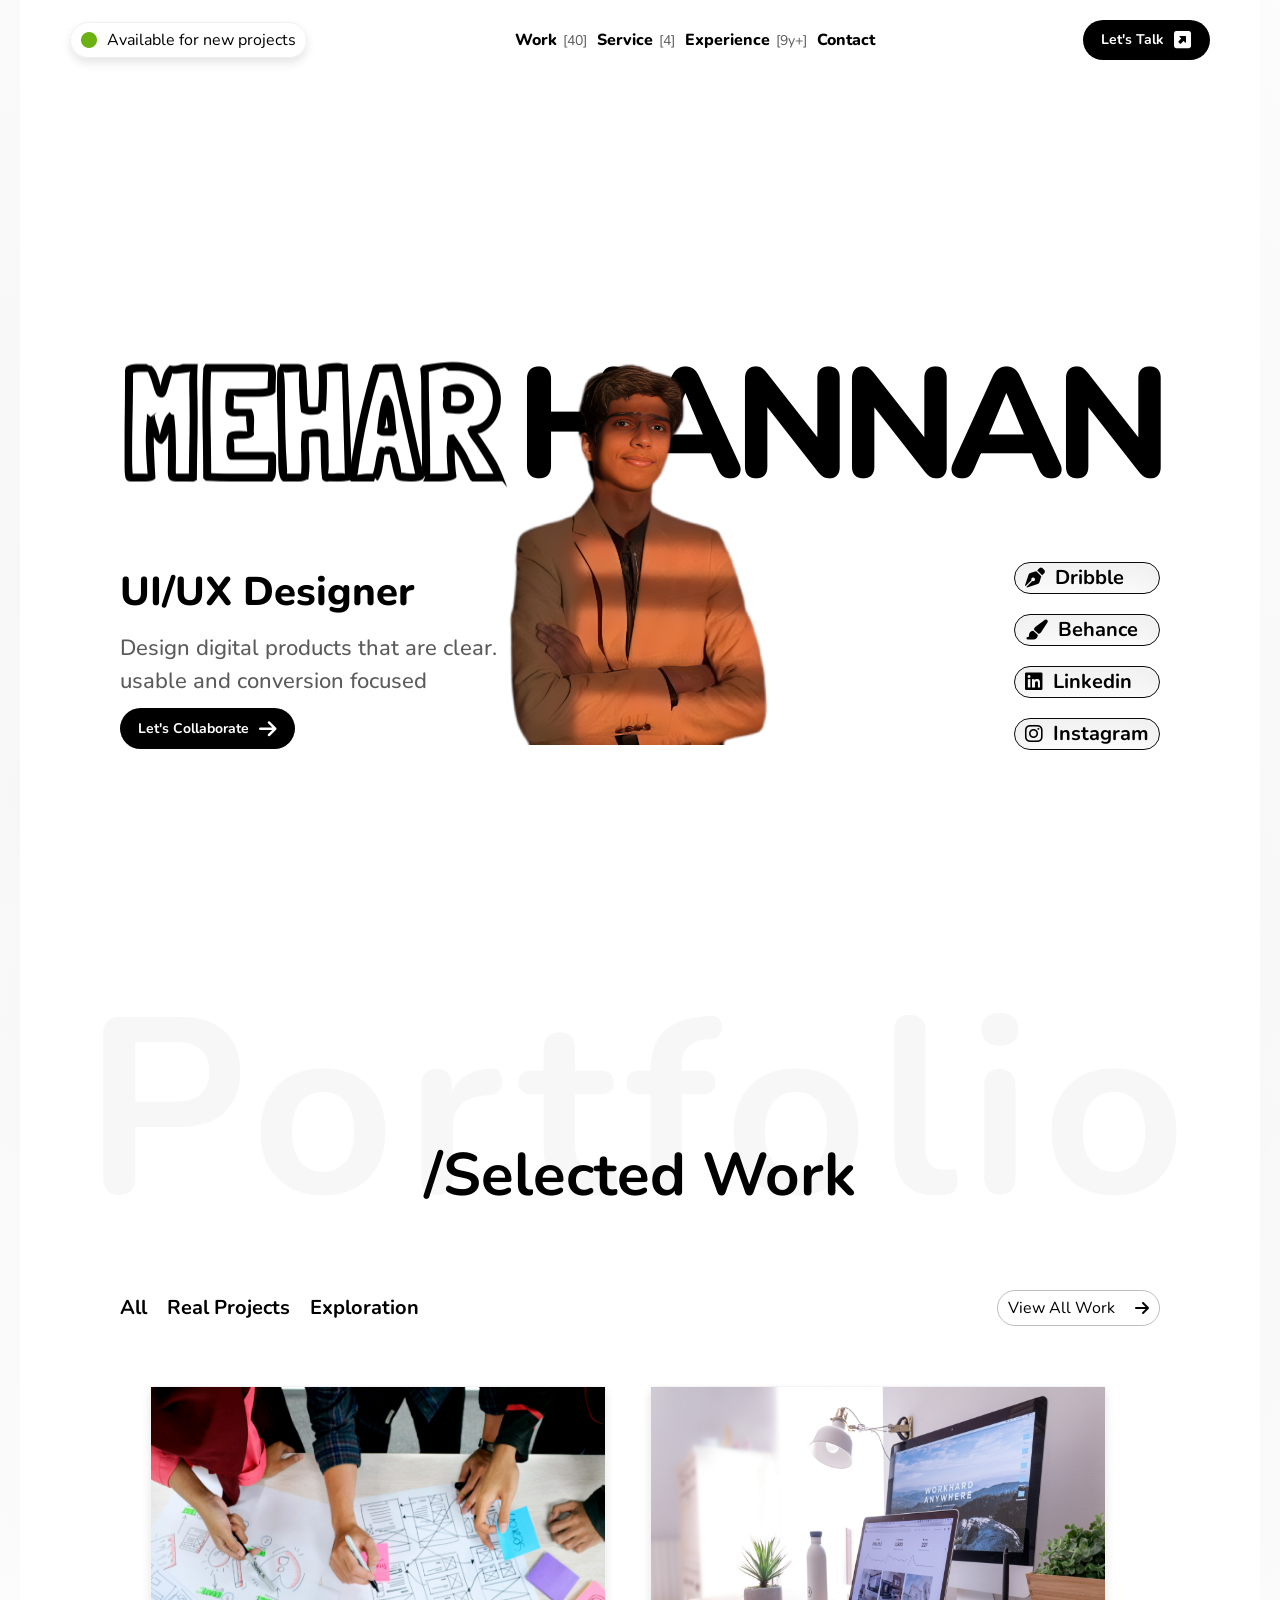
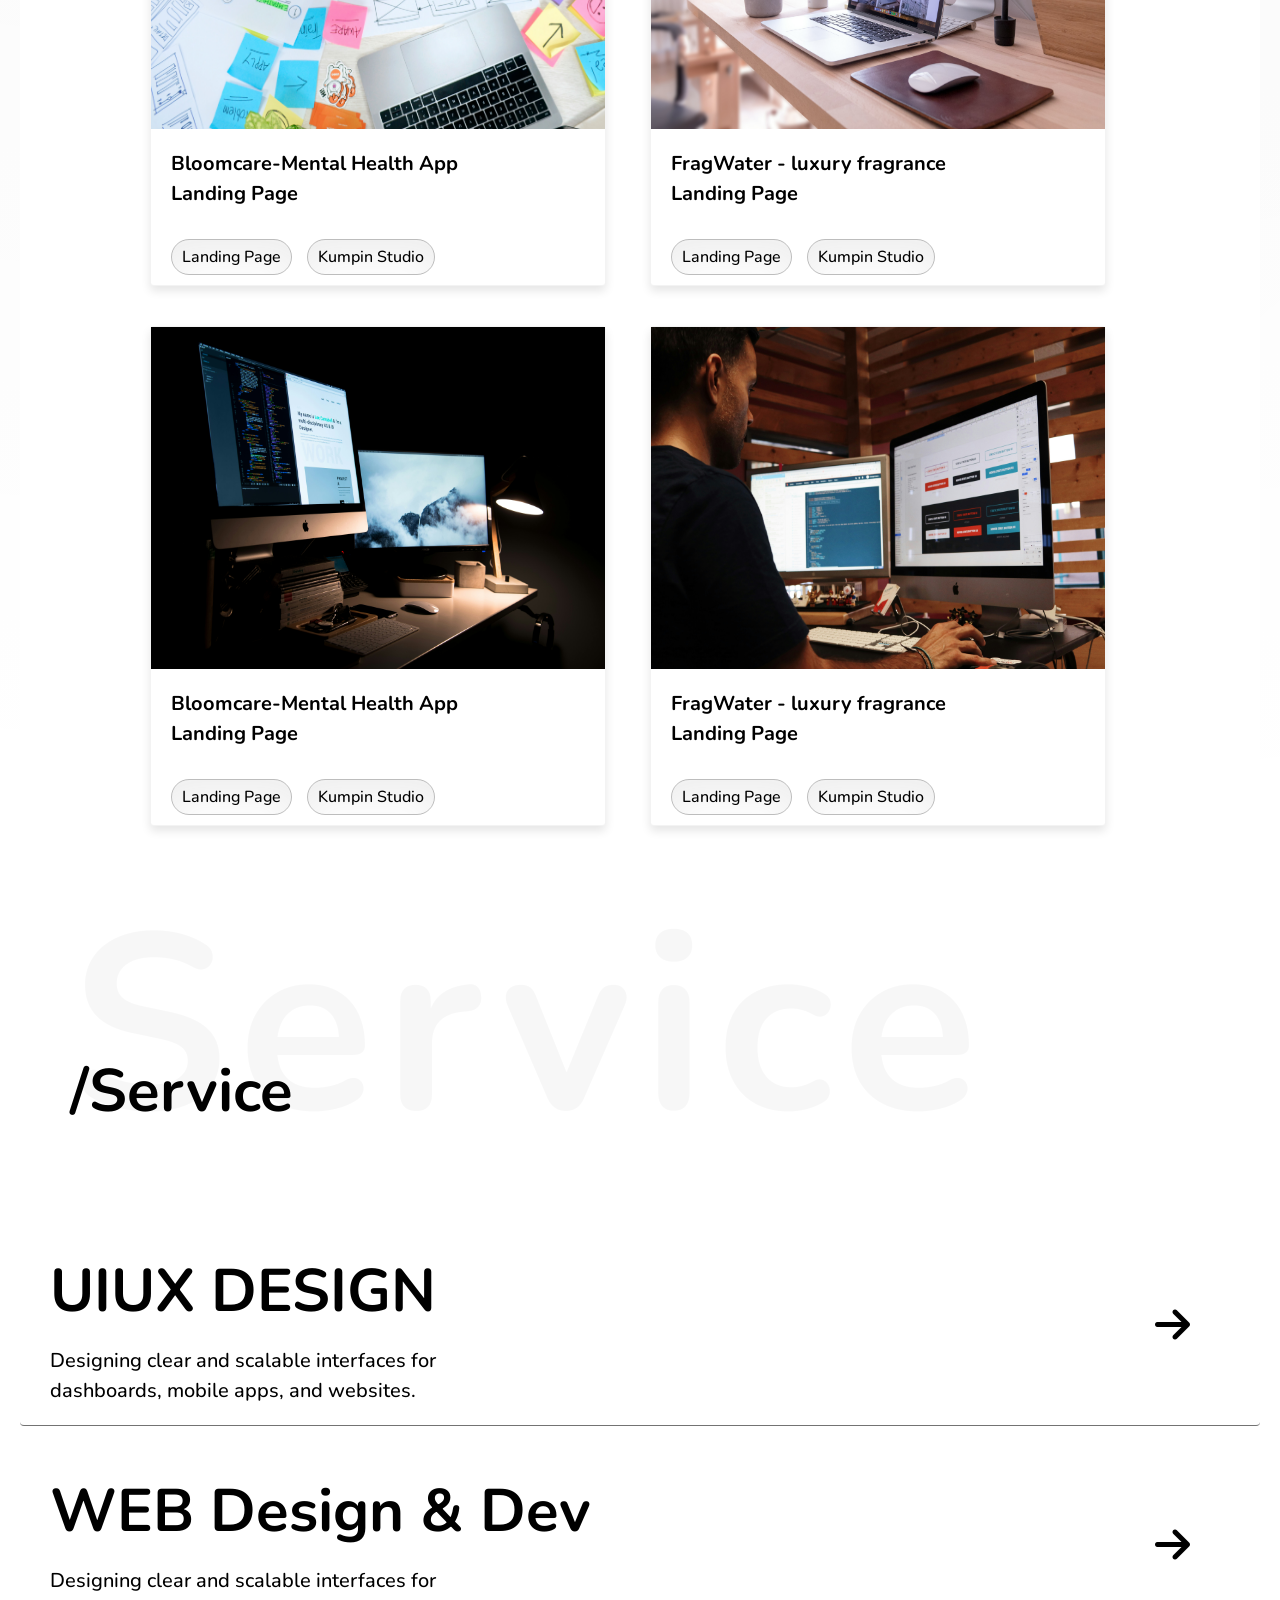
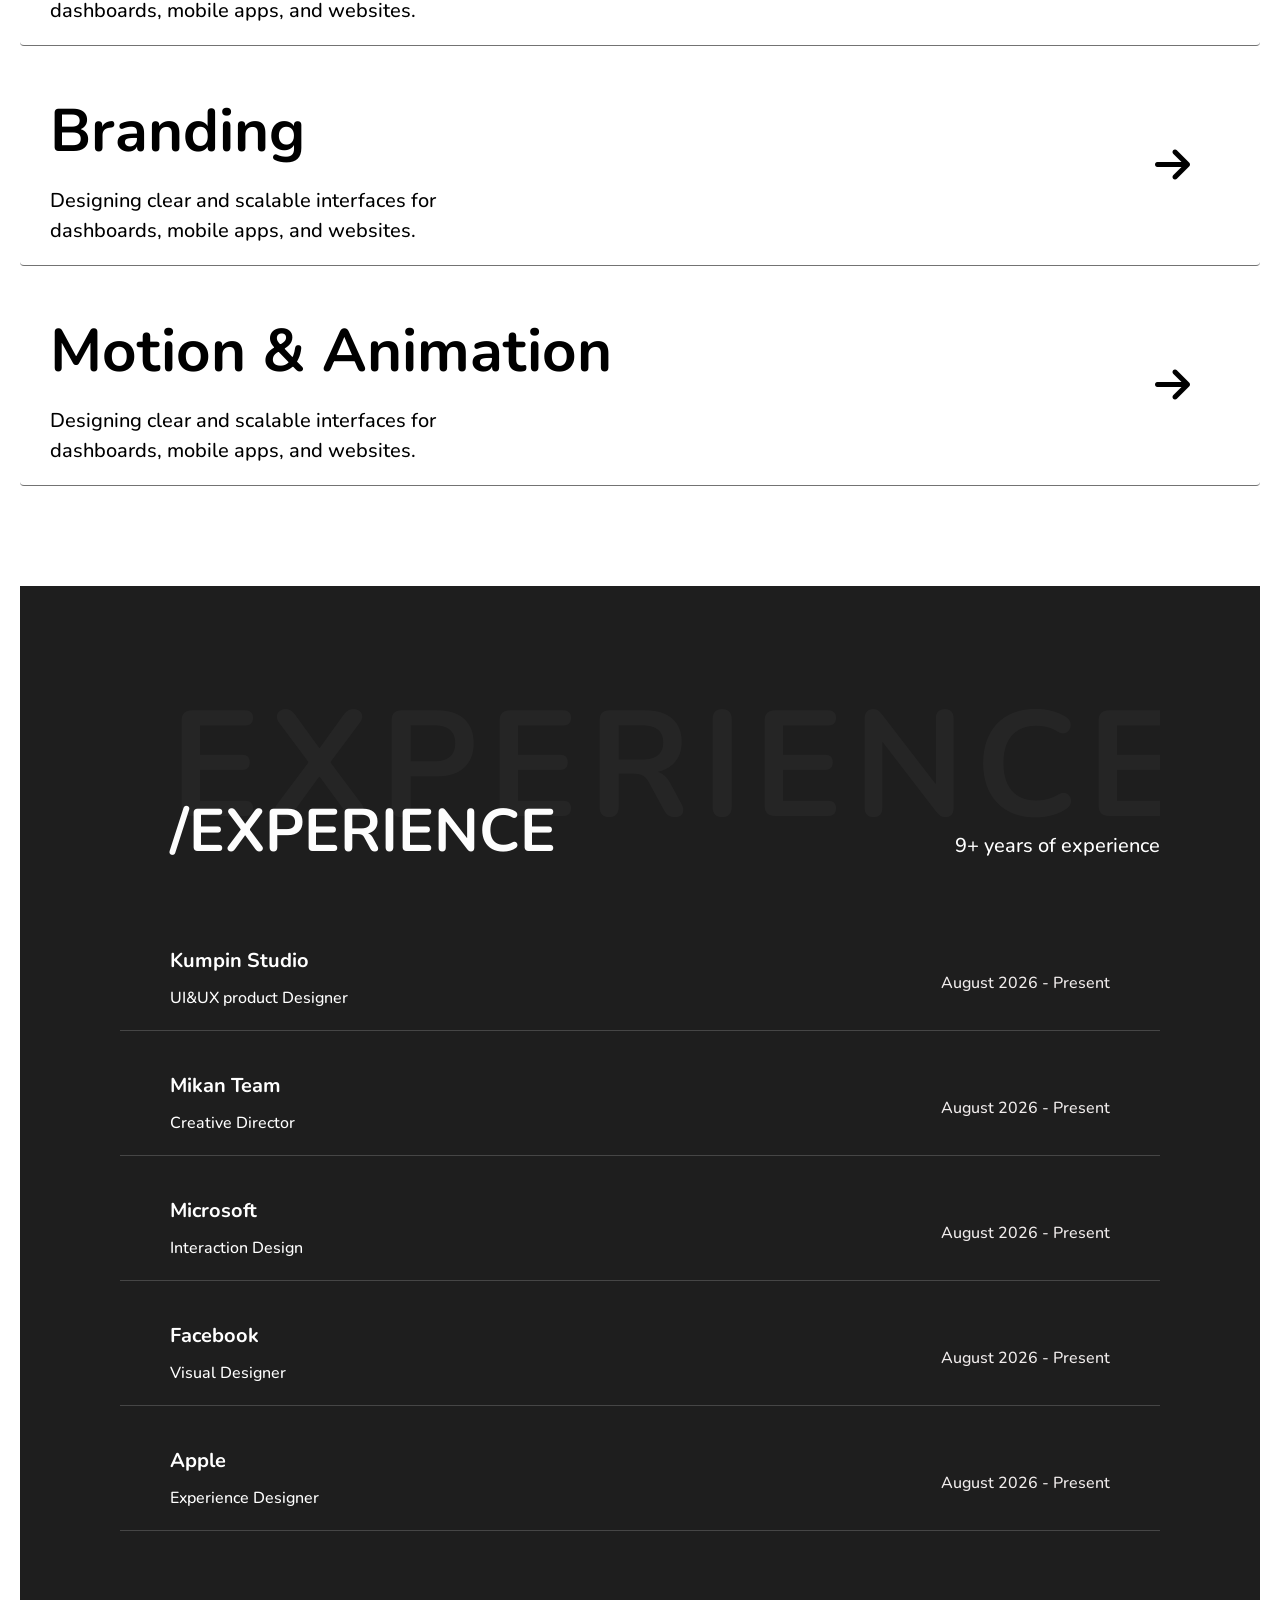
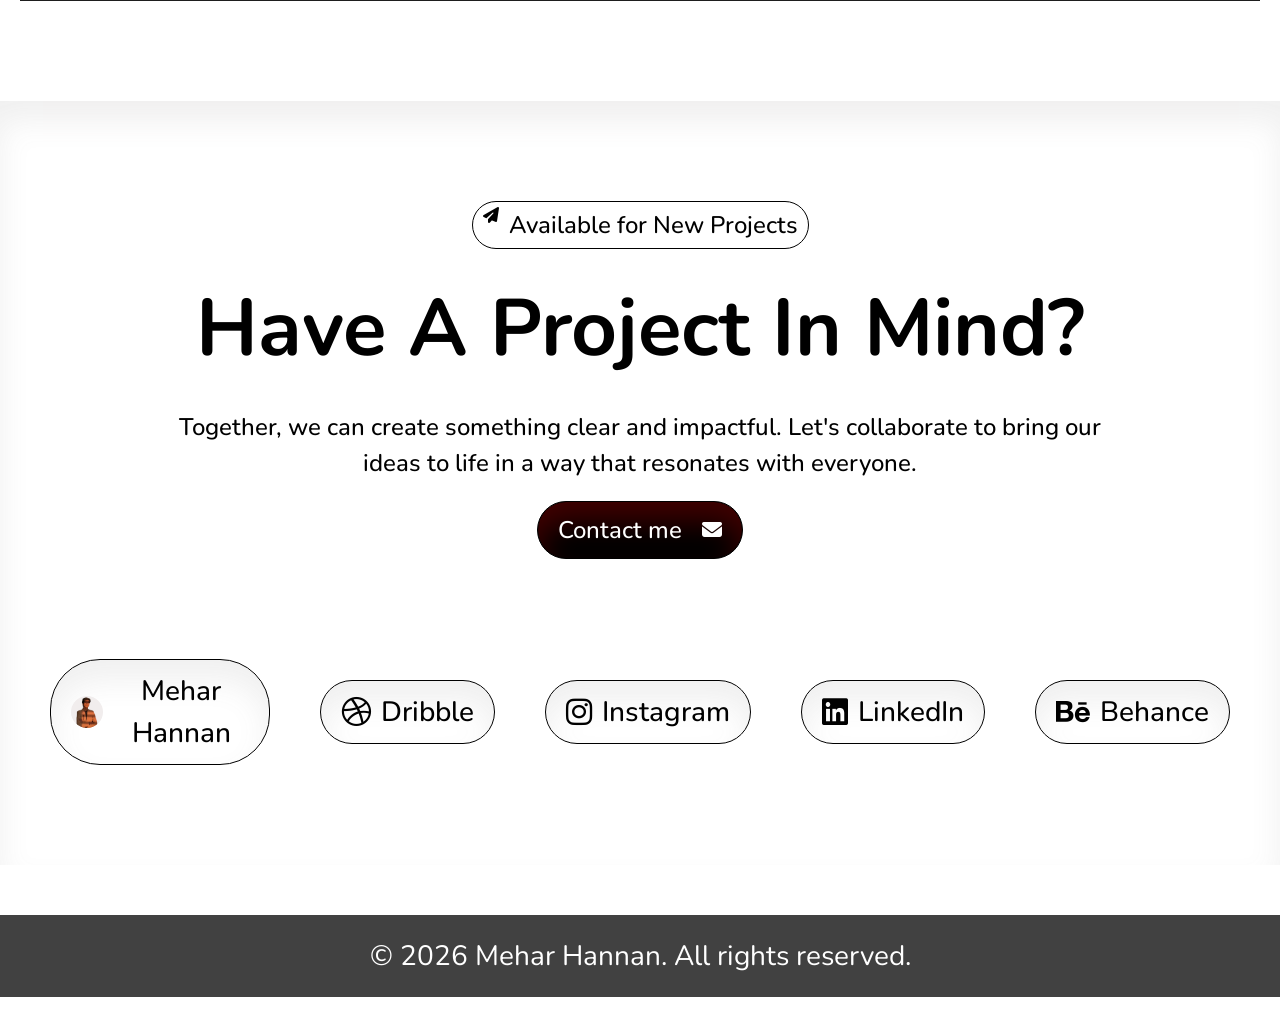
==== commit 2f1d1a7e: "website complete hurrah!" ====
--- a/Projects/Personal Portfolio Website — Animations/index.html
+++ b/Projects/Personal Portfolio Website — Animations/index.html
@@ -1,381 +1,479 @@
+<!-- 
+  ╔════════════════════════════════════════════════════════════════╗
+  ║  Mehar Hannan - UI/UX Designer Portfolio Website             ║
+  ║  Yeh website ek professional portfolio hai Jo Mehar Hannan k  ║
+  ║  design work ko showcase karta hai                             ║
+  ╚════════════════════════════════════════════════════════════════╝
+-->
 <!doctype html>
 <html lang="en">
-  <head>
-    <meta charset="UTF-8" />
-    <meta name="viewport" content="width=device-width, initial-scale=1.0" />
-    <title>Document</title>
-    <link rel="preconnect" href="https://fonts.googleapis.com" />
-    <link rel="preconnect" href="https://fonts.gstatic.com" crossorigin />
-    <link
-      href="https://fonts.googleapis.com/css2?family=Nunito:ital,wght@0,200..1000;1,200..1000&display=swap"
-      rel="stylesheet"
-    />
-    <link
-      href="https://fonts.googleapis.com/css2?family=Londrina+Outline&display=swap"
-      rel="stylesheet"
-    />
-    <link
-      rel="stylesheet"
-      href="https://cdnjs.cloudflare.com/ajax/libs/font-awesome/6.5.2/css/all.min.css"
-    />
-    <link
-      rel="stylesheet"
-      href="https://cdnjs.cloudflare.com/ajax/libs/animate.css/4.1.1/animate.min.css"
-    />
-    <link rel="stylesheet" href="style.css" />
-  </head>
-
-  <body>
-    <!--
-    Main site wrapper.
-    This section keeps the whole portfolio layout centered and grouped into vertical sections.
-    All page content sits inside this container.
+
+<head>
+  <!-- 
+    HEAD SECTION - Yahan PE website ki basic settings aur meta information hoti hai
+    Isme fonts, icons, aur styling links shamil hain
   -->
-    <section class="home-page">
-      <!--
-      Top navigation/header bar.
-      Contains the availability badge, navigation links, and the primary CTA button.
-    -->
-      <section class="header">
-        <!--
-        Availability badge at the top-left.
-        This small pill communicates that the designer is open to new work.
-      -->
-        <div class="header-c1">
-          <i class="fa-solid fa-circle"></i>
-          <span>Availiable for new projects</span>
-        </div>
-
-        <!--
-        Main navigation menu.
-        Each heading acts like a section label, with a small counter next to it.
-      -->
-        <div class="header-menu">
-          <h1>Work</h1>
-          <p>[40]</p>
-          <h1>Service</h1>
-          <p>[4]</p>
-          <h1>Experience</h1>
-          <p>[9y+]</p>
-          <h1>Contact</h1>
-        </div>
-        <!--
-        Primary CTA button on the right side of the header.
-        This is the main action for contacting the designer.
-      -->
-        <div class="lets-talk">
-          <span>Let's Talk</span>
-          <i class="fa-solid fa-square-up-right"></i>
-        </div>
-      </section>
-
-      <!--
-      Hero section.
-      This is the first big visual area with the main name, short bio, and profile image.
-    -->
-      <section class="hero">
-        <div class="bottom-layer">
-          <!--
-          Large hero headline.
-          The two text blocks are stacked visually to create the oversized name effect.
-        -->
-          <div class="text">
-            <h1 class="text1">MEHAR</h1>
-            <h1 class="text2">HANNAN</h1>
-          </div>
-          <div class="menu">
-            <!--
-            Left column of the hero section.
-            This contains the job title, short description, and collaboration button.
-          -->
-            <div class="menu1">
-              <h1>Ui/Ux Designer</h1>
-              <p>
-                Design digital products that are clear. <br />usable and
-                conversion focused
-              </p>
-              <div class="collaborate">
-                Let's Collaborate
-                <i class="fa-solid fa-arrow-right"></i>
-              </div>
-            </div>
-            <!--
-            Right column of the hero section.
-            These items are social/profile tags or platform links.
-          -->
-            <div class="menu2">
-              <div class="m1">
-                <i class="fa-solid fa-pen-nib"></i>
-                Dribble
-              </div>
-              <div class="m2">
-                <i class="fa-solid fa-paintbrush"></i>
-                Behance
-              </div>
-              <div class="m3">
-                <i class="fa-brands fa-linkedin"></i>
-                Linkedin
-              </div>
-              <div class="m4">
-                <i class="fa-brands fa-instagram"></i>
-                Instagram
-              </div>
-            </div>
-          </div>
-        </div>
-        <!--
-        Floating image layer.
-        This overlay sits above the text to create the layered hero composition.
-      -->
-        <div class="upper-layer">
-          <div class="img-wrapper">
-            <img src="assets\img.png" alt="hannan" />
-          </div>
-        </div>
-      </section>
-
-      <!--
-      Portfolio section heading.
-      This block adds the large faded background word and the visible caption below it.
-    -->
-      <div class="portfolio">
-        <span class="portfoliotext">Portfolio</span>
-        <h2 class="selected-work">/Selected Work</h2>
-      </div>
-      <!--
-      Projects/work showcase section.
-      Includes filter buttons and the portfolio cards grid.
-    -->
-      <section class="work">
-        <section class="selectecWork">
-          <!--
-          Top filter row for work categories.
-          This lets the user switch between all work, real projects, and exploration items.
-        -->
-          <div class="filters">
-            <div class="c1">
-              <span class="f1"> All </span>
-              <span class="f2"> Real Projects </span>
-              <span class="f3"> Exploration </span>
-            </div>
-            <div class="c2">
-              <span class="h1"> View All Work </span>
-              <i class="fa-solid fa-arrow-right"></i>
-            </div>
-          </div>
-          <!--
-          Grid containing all project cards.
-          Each card shows a preview image, title, and small metadata tags.
-        -->
-          <div class="projects">
-            <div class="project">
-              <img src="assets/a (1).jpg" alt="html-image" />
-              <span class="product-title">
-                Bloomcare-Mental Health App <br />
-                Landing Page
-              </span>
-              <div class="Properties">
-                <span class="ptxt"> Landing Page </span>
-                <span class="p2"> Kumpin Studio </span>
-              </div>
-            </div>
-            <div class="project">
-              <img src="assets/a (2).jpg" alt="html-image" />
-              <span class="product-title">
-                FragWater - luxury fragrance <br />
-                Landing Page
-              </span>
-              <div class="Properties">
-                <span class="ptxt"> Landing Page </span>
-                <span class="p2"> Kumpin Studio </span>
-              </div>
-            </div>
-            <div class="project">
-              <img src="assets/a (3).jpg" alt="html-image" />
-              <span class="product-title">
-                Bloomcare-Mental Health App <br />
-                Landing Page
-              </span>
-              <div class="Properties">
-                <span class="ptxt"> Landing Page </span>
-                <span class="p2"> Kumpin Studio </span>
-              </div>
-            </div>
-            <div class="project">
-              <img src="assets/a (4).jpg" alt="html-image" />
-              <span class="product-title">
-                FragWater - luxury fragrance <br />
-                Landing Page
-              </span>
-              <div class="Properties">
-                <span class="ptxt"> Landing Page </span>
-                <span class="p2"> Kumpin Studio </span>
-              </div>
-            </div>
-          </div>
-        </section>
-      </section>
-      <!--
-      Services heading block.
-      This has the large faded word background and the visible section label.
-    -->
-      <div class="service-section">
-        <span class="service-hide">Service</span>
-        <h2 class="service-visible">/Service</h2>
-      </div>
-
-      <!--
-      Service offerings list.
-      Each row acts like a card with a title, description, and hover animation.
-    -->
-      <section class="service">
-        <div class="service-content">
-          <!--
-          Individual service item.
-          Hovering over this card reveals the preview image and switch icons.
-        -->
-          <div class="service">
-            <img src="assets/a (1).jpg" alt="" class="service-image" />
-
-            <div class="content">
-              <h1>UIUX DESIGN</h1>
-              <p>
-                Designing clear and scalable interfaces for <br />dashboards,
-                mobile apps, and websites.
-              </p>
-            </div>
-            <div class="spacer"></div>
-            <div class="service-arrow">
-              <i class="fa-solid fa-arrow-right"></i>
-            </div>
-            <div class="service-close">
-              <i class="fa-solid fa-x"></i>
-            </div>
-          </div>
-          <div class="service">
-            <img src="assets/a (2).jpg" alt="" class="service-image" />
-
-            <div class="content">
-              <h1>WEB Design & Dev</h1>
-              <p>
-                Designing clear and scalable interfaces for <br />dashboards,
-                mobile apps, and websites.
-              </p>
-            </div>
-            <div class="spacer"></div>
-            <div class="service-arrow">
-              <i class="fa-solid fa-arrow-right"></i>
-            </div>
-            <div class="service-close">
-              <i class="fa-solid fa-x"></i>
-            </div>
-          </div>
-          <div class="service">
-            <img src="assets/a (3).jpg" alt="" class="service-image" />
-
-            <div class="content">
-              <h1>Branding</h1>
-              <p>
-                Designing clear and scalable interfaces for <br />dashboards,
-                mobile apps, and websites.
-              </p>
-            </div>
-            <div class="spacer"></div>
-            <div class="service-arrow">
-              <i class="fa-solid fa-arrow-right"></i>
-            </div>
-            <div class="service-close">
-              <i class="fa-solid fa-x"></i>
-            </div>
-          </div>
-          <div class="service">
-            <img src="assets/a (4).jpg" alt="" class="service-image" />
-
-            <div class="content">
-              <h1>Motion & Animation</h1>
-              <p>
-                Designing clear and scalable interfaces for <br />dashboards,
-                mobile apps, and websites.
-              </p>
-            </div>
-            <div class="spacer"></div>
-            <div class="service-arrow">
-              <i class="fa-solid fa-arrow-right"></i>
-            </div>
-            <div class="service-close">
-              <i class="fa-solid fa-x"></i>
-            </div>
-          </div>
-        </div>
-      </section>
-      <section class="ex-section">
-        <div class="experience-section">
-          <span class="exp-hide">EXPERIENCE</span>
-          <h2 class="exp-visible">/EXPERIENCE</h2>
-        </div>
-        <div class="ex-duration">
-          <p>9+ years of experience</p>
-        </div>
-        <div class="experience">
+  <meta charset="UTF-8" />
+  <meta http-equiv="X-UA-Compatible" content="IE=edge" />
+  <meta name="viewport" content="width=device-width, initial-scale=1.0" />
+  <meta name="author" content="Mehar Hannan" />
+  <meta name="description"
+    content="Mehar Hannan is a UI/UX designer crafting clear, conversion-focused digital experiences for brands, products, and startups." />
+  <meta name="keywords"
+    content="Mehar Hannan, UI UX Designer, Product Designer, Portfolio, Web Design, Branding, Interaction Design, User Experience" />
+  <meta name="robots" content="index, follow" />
+  <meta name="theme-color" content="#000000" />
+  <meta property="og:title" content="Mehar Hannan | UI/UX Designer" />
+  <meta property="og:description"
+    content="UI/UX designer focused on clear, usable, and conversion-driven digital product experiences." />
+  <meta property="og:type" content="website" />
+  <meta property="og:url" content="https://meharhannan.com/" />
+  <meta property="og:image" content="assets/img.png" />
+  <meta property="og:image:alt" content="Mehar Hannan portrait" />
+  <meta name="twitter:card" content="summary_large_image" />
+  <meta name="twitter:title" content="Mehar Hannan | UI/UX Designer" />
+  <meta name="twitter:description"
+    content="UI/UX designer focused on clear, usable, and conversion-driven digital product experiences." />
+  <meta name="twitter:image" content="assets/img.png" />
+  <link rel="canonical" href="https://meharhannan.com/" />
+  <title>Mehar Hannan | UI/UX Designer</title>
+  <link rel="preconnect" href="https://fonts.googleapis.com" />
+  <link rel="preconnect" href="https://fonts.gstatic.com" crossorigin />
+  <link href="https://fonts.googleapis.com/css2?family=Nunito:ital,wght@0,200..1000;1,200..1000&display=swap"
+    rel="stylesheet" />
+  <link href="https://fonts.googleapis.com/css2?family=Londrina+Outline&display=swap" rel="stylesheet" />
+  <link rel="stylesheet" href="https://cdnjs.cloudflare.com/ajax/libs/font-awesome/6.5.2/css/all.min.css" />
+  <link rel="stylesheet" href="https://cdnjs.cloudflare.com/ajax/libs/animate.css/4.1.1/animate.min.css" />
+  <link rel="stylesheet" href="style.css" />
+</head>
+
+<body>
+  <!-- MAIN PAGE CONTAINER - Pura website yahan PE wrap hai -->
+  <main class="home-page">
+    
+    <!-- 
+      HEADER SECTION - Top navigation bar
+      Is section mein:
+      1. Green circle - Available status dikhaata hai
+      2. Navigation menu - Work, Service, Experience links
+      3. "Let's Talk" button - Contact ke liye CTA
+    -->
+    <header class="header">
+      <!-- Availability indicator - Status batata hai k designer available hai -->
+      <div class="header-c1" aria-label="Availability">
+        <i class="fa-solid fa-circle" aria-hidden="true"></i>
+        <span>Available for new projects</span>
+      </div>
+
+      <!-- Navigation links - Site ke different sections par jaaney k liye -->
+      <nav class="header-menu" aria-label="Main navigation">
+        <a href="#work">Work <span>[40]</span></a>
+        <a href="#service">Service <span>[4]</span></a>
+        <a href="#experience">Experience <span>[9y+]</span></a>
+        <a href="#contact">Contact</a>
+      </nav>
+
+      <!-- Call-to-action button - Direct email contact k liye -->
+      <a href="mailto:hello@meharhannan.com" class="lets-talk" aria-label="Email Mehar Hannan">
+        <span>Let's Talk</span>
+        <i class="fa-solid fa-square-up-right" aria-hidden="true"></i>
+      </a>
+    </header>
+
+    <!-- 
+      HERO SECTION - Main landing area
+      Yeh section portfolio ka main banner hai jo:
+      1. Designer ka naam bada display karta hai
+      2. Profile image show karta hai
+      3. Call-to-action buttons aur social links deeta hai
+    -->
+    <section class="hero" aria-labelledby="hero-title">
+      <!-- Background content layer - Pehla layer jo text aur menu rakha hai -->
+      <div class="bottom-layer">
+        <!-- Main headline - Designer ka naam bada font mein -->
+        <h1 id="hero-title" class="text">
+          <span class="text1">MEHAR</span>
+          <span class="text2">HANNAN</span>
+        </h1>
+
+        <!-- Menu area - Intro text aur social links -->
+        <div class="menu">
+          <!-- Left side - Description aur action button -->
+          <div class="menu1">
+            <h2>UI/UX Designer</h2>
+            <p>
+              Design digital products that are clear. <br />usable and
+              conversion focused
+            </p>
+            <!-- Collaboration CTA button -->
+            <a href="#contact" class="collaborate">
+              Let's Collaborate
+              <i class="fa-solid fa-arrow-right" aria-hidden="true"></i>
+            </a>
+          </div>
+
+          <!-- Right side - Social media links -->
+          <div class="menu2" aria-label="Social links">
+            <!-- Dribble link -->
+            <div class="m1">
+              <i class="fa-solid fa-pen-nib" aria-hidden="true"></i>
+              Dribble
+            </div>
+            <!-- Behance link -->
+            <div class="m2">
+              <i class="fa-solid fa-paintbrush" aria-hidden="true"></i>
+              Behance
+            </div>
+            <!-- LinkedIn link -->
+            <div class="m3">
+              <i class="fa-brands fa-linkedin" aria-hidden="true"></i>
+              Linkedin
+            </div>
+            <!-- Instagram link -->
+            <div class="m4">
+              <i class="fa-brands fa-instagram" aria-hidden="true"></i>
+              Instagram
+            </div>
+          </div>
+        </div>
+      </div>
+
+      <!-- Floating profile image - Designer ki photo jo upar display hoti hai -->
+      <div class="upper-layer">
+        <div class="img-wrapper">
+          <img src="assets/img.png" alt="Mehar Hannan portrait" width="400" height="400" fetchpriority="high" loading="eager" />
+        </div>
+      </div>
+    </section>
+
+    <!-- 
+      PORTFOLIO HEADING - Section title
+      Yeh sirf heading area hai jo "Selected Work" batata hai
+    -->
+    <div class="portfolio" aria-labelledby="portfolio-title">
+      <span class="portfoliotext">Portfolio</span>
+      <h2 id="portfolio-title" class="selected-work">/Selected Work</h2>
+    </div>
+
+    <!-- 
+      WORK SECTION - Portfolio projects gallery
+      Yahan PE designer ki completed projects display hoti hain
+      With filters aur project cards
+    -->
+    <section class="work" id="work" aria-labelledby="portfolio-title">
+      <!-- Projects container -->
+      <div class="selectecWork">
+        <!-- Filter controls - Projects ko filter karne k liye buttons -->
+        <div class="filters" aria-label="Portfolio filters">
+          <!-- Left side filters -->
+          <div class="c1">
+            <span class="f1">All</span>
+            <span class="f2">Real Projects</span>
+            <span class="f3">Exploration</span>
+          </div>
+          <!-- Right side - View all button -->
+          <div class="c2">
+            <span class="h1">View All Work</span>
+            <i class="fa-solid fa-arrow-right" aria-hidden="true"></i>
+          </div>
+        </div>
+
+        <!-- Projects grid - Individual project cards -->
+        <div class="projects">
+          <!-- Project 1 - Bloomcare App -->
+          <article class="project">
+            <img src="assets/a (1).jpg" alt="Bloomcare mental health app landing page concept" loading="lazy" />
+            <span class="product-title">
+              Bloomcare-Mental Health App <br />
+              Landing Page
+            </span>
+            <div class="Properties">
+              <span class="ptxt">Landing Page</span>
+              <span class="p2">Kumpin Studio</span>
+            </div>
+          </article>
+
+          <!-- Project 2 - FragWater -->
+          <article class="project">
+            <img src="assets/a (2).jpg" alt="FragWater luxury fragrance landing page concept" loading="lazy" />
+            <span class="product-title">
+              FragWater - luxury fragrance <br />
+              Landing Page
+            </span>
+            <div class="Properties">
+              <span class="ptxt">Landing Page</span>
+              <span class="p2">Kumpin Studio</span>
+            </div>
+          </article>
+
+          <!-- Project 3 - Bloomcare App (variant) -->
+          <article class="project">
+            <img src="assets/a (3).jpg" alt="Another Bloomcare mental health app landing page concept" loading="lazy" />
+            <span class="product-title">
+              Bloomcare-Mental Health App <br />
+              Landing Page
+            </span>
+            <div class="Properties">
+              <span class="ptxt">Landing Page</span>
+              <span class="p2">Kumpin Studio</span>
+            </div>
+          </article>
+
+          <!-- Project 4 - FragWater (variant) -->
+          <article class="project">
+            <img src="assets/a (4).jpg" alt="FragWater luxury fragrance landing page design variation" loading="lazy" />
+            <span class="product-title">
+              FragWater - luxury fragrance <br />
+              Landing Page
+            </span>
+            <div class="Properties">
+              <span class="ptxt">Landing Page</span>
+              <span class="p2">Kumpin Studio</span>
+            </div>
+          </article>
+        </div>
+      </div>
+    </section>
+
+    <!-- 
+      SERVICE SECTION - Services offering
+      Designer kon kon si services provide karta hai
+      Yahan PE 4 main services display hoti hain
+    -->
+    <div class="service-section" id="service" aria-labelledby="service-title">
+      <span class="service-hide">Service</span>
+      <h2 id="service-title" class="service-visible">/Service</h2>
+    </div>
+
+    <!-- Service cards - Services ki detailed information -->
+    <section class="service" aria-label="Service offerings">
+      <div class="service-content">
+        <!-- Service 1: UI/UX Design -->
+        <article class="service">
+          <img src="assets/a (1).jpg" alt="UI/UX design service showcase" class="service-image" loading="lazy" />
           <div class="content">
-            <h2>Kumpin Studio</h2>
-            <p>UI&UX product Designer</p>
+            <h3>UIUX DESIGN</h3>
+            <p>
+              Designing clear and scalable interfaces for <br />dashboards,
+              mobile apps, and websites.
+            </p>
           </div>
           <div class="spacer"></div>
-          <div class="duration">
-            <p>August 2026 - Present</p>
-          </div>
-        </div>
-        <div class="experience">
+          <div class="service-arrow">
+            <i class="fa-solid fa-arrow-right" aria-hidden="true"></i>
+          </div>
+          <div class="service-close">
+            <i class="fa-solid fa-x" aria-hidden="true"></i>
+          </div>
+        </article>
+
+        <!-- Service 2: Web Design & Development -->
+        <article class="service">
+          <img src="assets/a (2).jpg" alt="Web design and development service showcase" class="service-image" loading="lazy" />
           <div class="content">
-            <h2>Mikan Team</h2>
-            <p>Creative Director</p>
+            <h3>WEB Design & Dev</h3>
+            <p>
+              Designing clear and scalable interfaces for <br />dashboards,
+              mobile apps, and websites.
+            </p>
           </div>
           <div class="spacer"></div>
-          <div class="duration">
-            <p>August 2026 - Present</p>
-          </div>
-        </div>
-        <div class="experience">
+          <div class="service-arrow">
+            <i class="fa-solid fa-arrow-right" aria-hidden="true"></i>
+          </div>
+          <div class="service-close">
+            <i class="fa-solid fa-x" aria-hidden="true"></i>
+          </div>
+        </article>
+
+        <!-- Service 3: Branding -->
+        <article class="service">
+          <img src="assets/a (3).jpg" alt="Branding service showcase" class="service-image" loading="lazy" />
           <div class="content">
-            <h2>Microsoft</h2>
-            <p>Interaction Design</p>
+            <h3>Branding</h3>
+            <p>
+              Designing clear and scalable interfaces for <br />dashboards,
+              mobile apps, and websites.
+            </p>
           </div>
           <div class="spacer"></div>
-          <div class="duration">
-            <p>August 2026 - Present</p>
-          </div>
-        </div>
-        <div class="experience">
+          <div class="service-arrow">
+            <i class="fa-solid fa-arrow-right" aria-hidden="true"></i>
+          </div>
+          <div class="service-close">
+            <i class="fa-solid fa-x" aria-hidden="true"></i>
+          </div>
+        </article>
+
+        <!-- Service 4: Motion & Animation -->
+        <article class="service">
+          <img src="assets/a (4).jpg" alt="Motion and animation service showcase" class="service-image" loading="lazy" />
           <div class="content">
-            <h2>Facebook</h2>
-            <p>Visual Designer</p>
+            <h3>Motion & Animation</h3>
+            <p>
+              Designing clear and scalable interfaces for <br />dashboards,
+              mobile apps, and websites.
+            </p>
           </div>
           <div class="spacer"></div>
-          <div class="duration">
-            <p>August 2026 - Present</p>
-          </div>
-        </div>
-        <div class="experience">
-          <div class="content">
-            <h2>Apple</h2>
-            <p>Experience Designer</p>
-          </div>
-          <div class="spacer"></div>
-          <div class="duration">
-            <p>August 2026 - Present</p>
-          </div>
-        </div>
-        <img
-          src="assets/a (1).jpg"
-          alt="Floating Image"
-          class="cursor-follow"
-        />
-      </section>
+          <div class="service-arrow">
+            <i class="fa-solid fa-arrow-right" aria-hidden="true"></i>
+          </div>
+          <div class="service-close">
+            <i class="fa-solid fa-x" aria-hidden="true"></i>
+          </div>
+        </article>
+      </div>
     </section>
-    <footer>
-      <p>&copy; 2026 Mehar Hannan. All rights reserved.</p>
-    </footer>
-    <script src="script.js"></script>
-  </body>
-</html>
+
+    <!-- 
+      EXPERIENCE SECTION - Work history
+      Designer ka past experience aur job positions
+      Yahan PE float hover effect hai jis se image follow hota hai mouse ke sath
+    -->
+    <section class="ex-section" id="experience" aria-labelledby="experience-title">
+      <!-- Experience heading -->
+      <div class="experience-section">
+        <span class="exp-hide">EXPERIENCE</span>
+        <h2 id="experience-title" class="exp-visible">/EXPERIENCE</h2>
+      </div>
+
+      <!-- Total experience duration -->
+      <div class="ex-duration">
+        <p>9+ years of experience</p>
+      </div>
+
+      <!-- Job 1: Kumpin Studio -->
+      <div class="experience">
+        <div class="content">
+          <h3>Kumpin Studio</h3>
+          <p>UI&UX product Designer</p>
+        </div>
+        <div class="spacer"></div>
+        <div class="duration">
+          <p>August 2026 - Present</p>
+        </div>
+      </div>
+
+      <!-- Job 2: Mikan Team -->
+      <div class="experience">
+        <div class="content">
+          <h3>Mikan Team</h3>
+          <p>Creative Director</p>
+        </div>
+        <div class="spacer"></div>
+        <div class="duration">
+          <p>August 2026 - Present</p>
+        </div>
+      </div>
+
+      <!-- Job 3: Microsoft -->
+      <div class="experience">
+        <div class="content">
+          <h3>Microsoft</h3>
+          <p>Interaction Design</p>
+        </div>
+        <div class="spacer"></div>
+        <div class="duration">
+          <p>August 2026 - Present</p>
+        </div>
+      </div>
+
+      <!-- Job 4: Facebook -->
+      <div class="experience">
+        <div class="content">
+          <h3>Facebook</h3>
+          <p>Visual Designer</p>
+        </div>
+        <div class="spacer"></div>
+        <div class="duration">
+          <p>August 2026 - Present</p>
+        </div>
+      </div>
+
+      <!-- Job 5: Apple -->
+      <div class="experience">
+        <div class="content">
+          <h3>Apple</h3>
+          <p>Experience Designer</p>
+        </div>
+        <div class="spacer"></div>
+        <div class="duration">
+          <p>August 2026 - Present</p>
+        </div>
+      </div>
+
+      <!-- Floating image - Experience section par mouse follow karti hai yeh image -->
+      <img src="assets/a (1).jpg" alt="Floating preview image for the experience section" class="cursor-follow" loading="lazy" />
+    </section>
+  </main>
+
+  <!-- 
+    CONTACT/CTA SECTION - "Let's Work Together"
+    Is section mein:
+    1. Contact heading aur description
+    2. Email contact button
+    3. Social media links
+  -->
+  <section class="letswork" id="contact" aria-labelledby="contact-title">
+    <!-- Plane icon indicator - "Available for projects" badge -->
+    <div class="cta">
+      <i class="fa-solid fa-paper-plane" aria-hidden="true"></i>
+      <p>Available for New Projects</p>
+    </div>
+
+    <!-- Main CTA heading -->
+    <h2 id="contact-title">Have A Project In Mind?</h2>
+    <!-- CTA description -->
+    <p>
+      Together, we can create something clear and impactful. Let's collaborate
+      to bring our <br />
+      ideas to life in a way that resonates with everyone.
+    </p>
+
+    <!-- Email contact button -->
+    <a href="mailto:hello@meharhannan.com" class="contact" aria-label="Email Mehar Hannan">
+      <p>Contact me</p>
+      <i class="fa-solid fa-envelope" aria-hidden="true"></i>
+    </a>
+
+    <!-- Social media links section -->
+    <div class="social" aria-label="Social media profiles">
+      <!-- Profile link -->
+      <div class="link">
+        <img src="assets/img.png" alt="Mehar Hannan profile" class="social-img" loading="lazy" />
+        <p>Mehar Hannan</p>
+      </div>
+      <!-- Dribble -->
+      <div class="link">
+        <i class="fa-brands fa-dribbble" aria-hidden="true"></i>
+        <p>Dribble</p>
+      </div>
+      <!-- Instagram -->
+      <div class="link">
+        <i class="fa-brands fa-instagram" aria-hidden="true"></i>
+        <p>Instagram</p>
+      </div>
+      <!-- LinkedIn -->
+      <div class="link">
+        <i class="fa-brands fa-linkedin" aria-hidden="true"></i>
+        <p>LinkedIn</p>
+      </div>
+      <!-- Behance -->
+      <div class="link">
+        <i class="fa-brands fa-behance" aria-hidden="true"></i>
+        <p>Behance</p>
+      </div>
+    </div>
+  </section>
+
+  <!-- FOOTER - Copyright information -->
+  <footer>
+    <p>&copy; 2026 Mehar Hannan. All rights reserved.</p>
+  </footer>
+
+  <!-- JavaScript file - Dynamic functionality ke liye -->
+  <script src="script.js"></script>
+</body>
+
+</html>
--- a/Projects/Personal Portfolio Website — Animations/style.css
+++ b/Projects/Personal Portfolio Website — Animations/style.css
@@ -1,7 +1,16 @@
 /*
-  =========================================
-  Global reset and base page styling
-  =========================================
+  ═════════════════════════════════════════════════════════════════
+  GLOBAL RESET AND BASE PAGE STYLING
+  ═════════════════════════════════════════════════════════════════
+  
+  Yeh section mein tamma elements ko reset kia ja raha hai
+  aur base styles define ki ja rahi hain
+*/
+
+/* 
+  UNIVERSAL SELECTOR - Tamma elements par apply hota hai
+  margin/padding ko 0 set kiya hai takey koi extra space na rahe
+  box-sizing: border-box = padding aur border ko width mein include karo
 */
 * {
     margin: 0;
@@ -9,232 +18,424 @@
     box-sizing: border-box;
 }
 
-/*
-  =========================================
-  Main page shell
-  - Keeps the portfolio centered on the page
-  - Creates a vertical column layout for all sections
-  =========================================
+/* 
+  HTML ELEMENT - Pura page ka behavior
+  scroll-behavior: smooth = scroll karte waqt smooth animation hota hai
+  (acha user experience k liye)
+*/
+html {
+    scroll-behavior: smooth;
+}
+
+/*
+  BODY - Main page background aur text styling
+  Font = Nunito (professional designer look k liye)
+  Color = Black text
+  Background = Subtle gradient effect (bohot light radial gradients)
+  Line-height = 1.5 (comfortable padha-likha k liye)
+*/
+body {
+    font-family: "Nunito", sans-serif;
+    color: #000;
+    background:
+        radial-gradient(circle at 10% 10%, rgba(0, 0, 0, 0.03), transparent 35%),
+        radial-gradient(circle at 90% 20%, rgba(0, 0, 0, 0.02), transparent 28%),
+        #fff;
+    line-height: 1.5;
+}
+
+/*
+  LINKS - Tamma <a> tags
+  Color inherit kare - parent element ka same color
+  Text decoration hata do (underline hatane k liye)
+*/
+a {
+    color: inherit;
+    text-decoration: none;
+}
+
+/*
+  LINK FOCUS STATE - Keyboard users k liye (accessibility)
+  Tab press karte waqt link par outline dikhta hai
+  3px solid outline dark blue color ka with spacing
+*/
+a:focus-visible {
+    outline: 3px solid #111;
+    outline-offset: 4px;
+    border-radius: 6px;
+}
+
+/*
+  IMAGES - Tamma images
+  max-width: 100% = images apni container se bara nahi honge
+  display: block = images ke neeche koi extra space nahi hoga
+*/
+img {
+    max-width: 100%;
+    display: block;
+}
+
+/*
+  ═════════════════════════════════════════════════════════════════
+  MAIN PAGE SHELL (.home-page)
+  ═════════════════════════════════════════════════════════════════
+  
+  Yeh main container hai jo pura website ko wrap karta hai
+  - Center mein rakhta hai
+  - Vertical layout mein sab sections ko arrange karta hai
+  - Max width set hai takey bohot chora na ho
 */
 .home-page {
-    overflow-y: auto;
-    overflow-x: hidden;
-    display: flex;
-    flex-direction: column;
-    background-color: #ffff;
-    width: min(1400px, calc(100% - 40px));
-    min-height: 100vh;
-    margin: 0 auto;
-}
-
-/*
-  =========================================
-  Header section
-  - Brand/logo area on the left
-  - Menu text in the center
-  - CTA button on the right
-  =========================================
+    overflow-y: auto;           /* Vertical scrolling allow karo */
+    overflow-x: hidden;         /* Horizontal scrolling nahi */
+    display: flex;              /* Flex layout */
+    flex-direction: column;     /* Items vertically arranged hon */
+    background-color: #ffff;    /* White background */
+    width: min(1400px, calc(100% - 40px));  /* Max 1400px ya screen width - 40px */
+    min-height: 100vh;          /* Minimum pure screen height cover karo */
+    margin: 0 auto;             /* Center mein rakho */
+}
+
+/*
+  ═════════════════════════════════════════════════════════════════
+  REUSABLE MOTION SYSTEM (Scroll Reveal Animations)
+  ═════════════════════════════════════════════════════════════════
+  
+  Yeh section animations define karta hai jo scroll karte waqt chalti hain
+  - reveal-up = upar se slide in karte hue aata hai
+  - reveal-fade = fade in hota hai (transparency se dikhta hai)
+  - reveal-scale = chhota se bara hota hai (zoom in effect)
+  
+  will-change = browser ko batata hai k ye element animate hoga
+  animation-timing-function = smooth curve (professional feel)
+*/
+
+.reveal-up,
+.reveal-fade,
+.reveal-scale {
+    opacity: 1;                                             /* Fully visible */
+    will-change: transform, opacity;                        /* Browser optimization */
+    animation-duration: 0.8s;                               /* 0.8 seconds duration */
+    animation-fill-mode: both;                              /* Both forward aur backward states */
+    animation-timing-function: cubic-bezier(0.22, 1, 0.36, 1);  /* Smooth curve */
+    animation-delay: var(--reveal-delay, 0ms);              /* JavaScript se set hota hai */
+}
+
+/* Upar se slide in animation */
+.reveal-up {
+    animation-name: revealUpIn;
+}
+
+/* Fade in animation */
+.reveal-fade {
+    animation-name: revealFadeIn;
+}
+
+/* Zoom in animation */
+.reveal-scale {
+    animation-name: revealScaleIn;
+}
+
+/*
+  ANIMATION KEYFRAMES - Animation ke steps
+  revealUpIn = shuru mein transparent + neeche, end mein solid + sahi position
+*/
+@keyframes revealUpIn {
+    0% {
+        opacity: 0;                    /* Transparent */
+        transform: translateY(34px);   /* 34px neeche */
+    }
+
+    100% {
+        opacity: 1;                    /* Fully visible */
+        transform: translateY(0);      /* Sahi position par */
+    }
+}
+
+@keyframes revealFadeIn {
+    /* Fade in animation - shuru mein thora transparent aur slide */
+    0% {
+        opacity: 0;                    /* Invisible */
+        transform: translateY(14px);   /* Thora neeche */
+    }
+
+    100% {
+        opacity: 1;                    /* Fully visible */
+        transform: translateY(0);      /* Sahi jagah */
+    }
+}
+
+@keyframes revealScaleIn {
+    /* Scale in animation - shuru mein chhota aur transparent */
+    0% {
+        opacity: 0;                          /* Invisible */
+        transform: translateY(24px) scale(0.96);  /* Chhota - 96% size */
+    }
+
+    100% {
+        opacity: 1;                    /* Fully visible */
+        transform: translateY(0) scale(1);  /* Normal size */
+    }
+}
+
+@keyframes floatingGentle {
+    /* Gentle floating effect - profile image k liye */
+    0% {
+        transform: translateY(0px);    /* Normal position */
+    }
+
+    50% {
+        transform: translateY(-8px);   /* Upar ko 8px */
+    }
+
+    100% {
+        transform: translateY(0px);    /* Wapas normal */
+    }
+}
+
+/*
+  ═════════════════════════════════════════════════════════════════
+  HEADER SECTION STYLING
+  ═════════════════════════════════════════════════════════════════
+  
+  Top navigation bar jo teen parts mein divide hai:
+  - Left: Availability status (green circle)
+  - Center: Navigation links
+  - Right: "Let's Talk" call-to-action button
+*/
+
+/* 
+  Header container - Top navigation bar
+  space-between = left mein first item, center mein second, right mein third
 */
 .home-page .header {
     display: flex;
     flex-direction: row;
-    justify-content: space-between;
-    align-items: center;
+    justify-content: space-between;       /* Items ko spread karo */
+    align-items: center;                  /* Vertically center karo */
+    padding: 0px 50px;                    /* Sides par space */
+    margin-top: 20px;
+    animation: slideInDown 0.8s ease forwards;  /* Top se slide down */
+}
+
+/*
+  Availability status - Green circle wala pill
+  - Green circle icon + "Available for new projects" text
+  - Rounded pill shape
+  - Subtle shadow
+*/
+.home-page .header .header-c1 {
+    display: flex;
+    flex-direction: row;
+    align-items: center;
+    gap: 10px;                          /* Icon aur text ke beech space */
+    border: 1px solid #f1eded;          /* Light border */
+    padding: 5px 10px;
+    border-radius: 50px;                /* Completely rounded (pill shape) */
+    box-shadow: 0 5px 10px rgba(0, 0, 0, 0.1);  /* Subtle shadow */
+}
+
+/* Green circle ka color */
+.home-page .header .header-c1 i {
+    color: #6bb111;                     /* Green color - available status */
+}
+
+/*
+  Navigation menu - Links container
+  flex-wrap: wrap = mobile par next line par chale jaye
+*/
+.home-page .header .header-menu {
+    display: flex;
+    flex-direction: row;
+    align-items: center;
+    flex-wrap: wrap;                    /* Mobile responsive */
+    gap: 10px;
+}
+
+/* Individual navigation links */
+.home-page .header .header-menu a {
+    display: inline-flex;
+    align-items: center;
+    gap: 6px;
+    font-size: 16px;
+    font-weight: 800;                  /* Bold */
+    color: #000;
+    font-family: "Nunito", sans-serif;
+}
+
+/* Link ke numbers/counts (jaise [40], [4]) */
+.home-page .header .header-menu a span {
+    font-size: 14px;
+    font-weight: 400;                  /* Normal weight */
+    color: #5c5a5a;                    /* Gray color */
+    font-family: "Nunito", sans-serif;
+}
+
+/*
+  "Let's Talk" CTA button
+  - Black pill-shaped button
+  - Icon + text
+  - Hover effect
+*/
+.home-page .header .lets-talk {
+    display: flex;
+    flex-direction: row;
+    align-items: center;
+    gap: 10px;
+    padding: 10px 18px;
+    border-radius: 50px;               /* Pill shape */
+    background-color: #000;            /* Black button */
+    font-size: 14px;
+    color: #fff;                       /* White text */
+    font-family: "Nunito", sans-serif;
+    font-weight: 700;                  /* Bold */
+    line-height: 1;
+    transition: opacity 0.2s ease;     /* Smooth opacity change */
+}
+
+/* Button hover state - thora transparent */
+.home-page .header .lets-talk:hover {
+    opacity: 0.9;                      /* 10% transparent */
+}
+
+/* Button icon */
+.home-page .header .lets-talk i {
+    font-size: 20px;
+    line-height: 1;
+}
+
+/*
+  ═════════════════════════════════════════════════════════════════
+  HERO SECTION STYLING
+  ═════════════════════════════════════════════════════════════════
+  
+  Main landing area jo:
+  - Bada headline (MEHAR HANNAN) dikhaata hai
+  - Profile image background mein
+  - Left side par intro text
+  - Right side par social links
+  - Min height = 100vh (pure screen ko cover kare)
+*/
+
+/* Hero section container */
+.home-page .hero {
+    display: flex;
+    flex-direction: column;
+    justify-content: center;          /* Vertically center */
+    min-height: 100vh;                /* Pure screen height */
+    align-items: center;              /* Horizontally center */
     padding: 0px 50px;
     margin-top: 20px;
-    animation: slideInDown 0.8s ease forwards;
-}
-
-/*
-  Brand chip in the header
-  What this does: wraps the small logo/marker area into a rounded pill.
-  Layout: horizontal row with icon + text, kept visually separate from the nav.
-*/
-.home-page .header .header-c1 {
-    display: flex;
-    flex-direction: row;
-    align-items: center;
-    gap: 10px;
-    border: 1px solid #f1eded;
-    padding: 5px 10px;
-    border-radius: 50px;
-    box-shadow: 0 5px 10px rgba(0, 0, 0, 0.1);
-}
-
-.home-page .header .header-c1 i {
-    color: #6bb111;
-}
-
-/*
-  Header navigation group
-  What this does: arranges the text-based menu items in a clean inline row.
-  Layout: simple flex row so the brand messaging sits neatly beside the CTA area.
-*/
-.home-page .header .header-menu {
-    display: flex;
-    flex-direction: row;
-    align-items: center;
-    gap: 10px;
-}
-
-.home-page .header .header-menu h1 {
-    font-size: 16px;
+}
+
+/*
+  Hero bottom layer - Text aur menu content
+  yeh profile image ke neeche rehta hai (visual hierarchy)
+*/
+.home-page .hero .bottom-layer {
+    display: flex;
+    flex-direction: column;
+    justify-content: center;
+    align-items: center;
+    width: 100%;
+}
+
+/*
+  Bada headline (MEHAR HANNAN)
+  - Two parts: MEHAR aur HANNAN
+  - Side by side arranged
+  - 155px font size
+*/
+.home-page .hero .bottom-layer .text {
+    display: flex;
+    flex-direction: row;
+    justify-content: center;
+    align-items: center;
+    gap: 20px;
+}
+
+/* "MEHAR" - Londrina font (stylish) */
+.home-page .hero .bottom-layer .text .text1 {
+    font-size: 155px;
     font-weight: 800;
-    color: #000;
-    font-family: "Nunito", sans-serif;
-}
-
-.home-page .header .header-menu p {
-    font-size: 14px;
-    font-weight: 400;
-    color: #5c5a5a;
-    font-family: "Nunito", sans-serif;
-    margin-right: 30px;
-}
-
-/*
-  Primary call-to-action button in the header
-  What this does: makes the "Let's Talk" area look like a pill-shaped black button.
-  Layout: inline row with icon + label, using a rounded shape for a modern CTA style.
-*/
-.home-page .header .lets-talk {
-    display: flex;
-    flex-direction: row;
-    align-items: center;
+    font-family: "Londrina Outline", cursive;  /* Special font */
+    letter-spacing: 15%;               /* Words ke beech space */
+    animation: slideInDown 1s ease forwards;   /* Top se slide down */
+}
+
+/* "HANNAN" - Nunito font (clean) */
+.home-page .hero .bottom-layer .text .text2 {
+    font-size: 155px;
+    font-weight: 800;
+    font-family: "Nunito", sans-serif;
+    letter-spacing: -10px;             /* Words closer */
+    animation: slideInDown 1s ease forwards;
+    animation-delay: 0.1s;             /* Thora baad mein animate */
+}
+
+/*
+  Menu section - Introduction text + Social links
+  Two columns: left (intro) aur right (social)
+*/
+.home-page .hero .bottom-layer .menu {
+    display: flex;
+    flex-direction: row;
+    width: 100%;
+    justify-content: space-between;    /* Left aur right spread */
+    margin-top: 20px;
+}
+
+/*
+  Left side intro content - "UI/UX Designer" heading + description + CTA
+  padding-left = sirf left side par space
+*/
+.home-page .hero .bottom-layer .menu .menu1 {
+    display: flex;
+    flex-direction: column;
+    gap: 10px;                        /* Elements ke beech space */
+    padding-left: 50px;
+}
+
+/* "UI/UX Designer" heading */
+.home-page .hero .bottom-layer .menu .menu1 h2 {
+    font-size: 40px;
+    font-weight: 800;
+    font-family: "Nunito", sans-serif;
+    animation: slideInUp 0.8s ease forwards;
+    animation-delay: 0.2s;
+}
+
+/* Description paragraph */
+.home-page .hero .bottom-layer .menu .menu1 p {
+    font-size: 22px;
+    font-weight: 500;
+    font-family: "Nunito", sans-serif;
+    color: #5c5a5a;                  /* Gray text */
+    animation: slideInUp 0.8s ease forwards;
+    animation-delay: 0.4s;
+}
+
+/* "Let's Collaborate" button */
+.home-page .hero .bottom-layer .menu .menu1 .collaborate {
+    display: flex;
+    flex-direction: row;
+    align-items: center;
+    width: fit-content;               /* Size ko content ke hisaab se */
     gap: 10px;
     padding: 10px 18px;
-    border-radius: 50px;
+    border-radius: 50px;              /* Pill shape */
     background-color: #000;
     font-size: 14px;
     color: #fff;
     font-family: "Nunito", sans-serif;
     font-weight: 700;
-    line-height: 1;
-}
-
-.home-page .header .lets-talk i {
-    font-size: 20px;
-    line-height: 1;
-}
-
-/*
-  =========================================
-  Hero section
-  - Large headline text centered in the page
-  - Left intro text and action buttons
-  - Floating profile image layered above the text
-  =========================================
-*/
-.home-page .hero {
-    display: flex;
-    flex-direction: column;
-    justify-content: center;
-    min-height: 100vh;
-    align-items: center;
-    padding: 0px 50px;
-    margin-top: 20px;
-}
-
-/*
-  Hero content stack
-  What this does: groups the headline, intro text, and floating feature list into one centered column.
-  Layout: vertical stack with the text in the middle and the menu below it.
-*/
-.home-page .hero .bottom-layer {
-    display: flex;
-    flex-direction: column;
-    justify-content: center;
-    align-items: center;
-    width: 100%;
-}
-
-/*
-  Big headline row
-  What this does: places the oversized name/title text side-by-side.
-  Layout: row with the two text blocks aligned and centered, creating the large hero typography.
-*/
-.home-page .hero .bottom-layer .text {
-    display: flex;
-    flex-direction: row;
-    justify-content: center;
-    align-items: center;
-    gap: 20px;
-}
-
-.home-page .hero .bottom-layer .text .text1 {
-    font-size: 155px;
-    font-weight: 800;
-    font-family: "Londrina Outline", cursive;
-    letter-spacing: 15%;
-    animation: slideInDown 1s ease forwards;
-}
-
-.home-page .hero .bottom-layer .text .text2 {
-    font-size: 155px;
-    font-weight: 800;
-    font-family: "Nunito", sans-serif;
-    letter-spacing: -10px;
-    animation: slideInDown 1s ease forwards;
-    animation-delay: 0.1s;
-}
-
-/*
-  Hero lower section with intro copy and skill pills
-  What this does: splits the lower hero area into two sides: left text and right info pills.
-  Layout: left column for headline/CTA, right column for compact chips and labels.
-*/
-.home-page .hero .bottom-layer .menu {
-    display: flex;
-    flex-direction: row;
-    width: 100%;
-    justify-content: space-between;
-    margin-top: 20px;
-}
-
-/*
-  Left-side intro content
-  What this does: controls the headline, supporting text, and CTA in the hero area.
-  Layout: vertical stack so the text flows naturally from title to description to button.
-*/
-.home-page .hero .bottom-layer .menu .menu1 {
-    display: flex;
-    flex-direction: column;
-    gap: 10px;
-    padding-left: 50px;
-}
-
-.home-page .hero .bottom-layer .menu .menu1 h1 {
-    font-size: 40px;
-    font-weight: 800;
-    font-family: "Nunito", sans-serif;
-    animation: slideInUp 0.8s ease forwards;
-    animation-delay: 0.2s;
-}
-
-.home-page .hero .bottom-layer .menu .menu1 p {
-    font-size: 22px;
-    font-weight: 500;
-    font-family: "Nunito", sans-serif;
-    color: #5c5a5a;
-    animation: slideInUp 0.8s ease forwards;
-    animation-delay: 0.4s;
-}
-
-.home-page .hero .bottom-layer .menu .menu1 .collaborate {
-    display: flex;
-    flex-direction: row;
-    align-items: center;
-    width: fit-content;
-    gap: 10px;
-    padding: 10px 18px;
-    border-radius: 50px;
-    background-color: #000;
-    font-size: 14px;
-    color: #fff;
-    font-family: "Nunito", sans-serif;
-    font-weight: 700;
     animation: slideInUp 0.8s ease forwards;
     animation-delay: 0.6s;
+    transition: opacity 0.2s ease;
+}
+
+.home-page .hero .bottom-layer .menu .menu1 .collaborate:hover {
+    opacity: 0.9;
 }
 
 .home-page .hero .bottom-layer .menu .menu1 .collaborate i {
@@ -242,127 +443,103 @@
 }
 
 /*
-  Right-side information pills
-  What this does: creates a vertical list of short labels or tags near the hero content.
-  Layout: stacked column with each item appearing as a rounded chip.
+  Right side social links menu
+  Vertical stack of 4 social platform buttons (Dribble, Behance, LinkedIn, Instagram)
+  padding-right = sirf right side par space
 */
 .home-page .hero .bottom-layer .menu .menu2 {
     display: flex;
     flex-direction: column;
-    gap: 20px;
+    gap: 20px;                        /* Buttons ke beech space */
     padding-right: 50px;
 }
 
-.home-page .hero .bottom-layer .menu .menu2 .m1 {
+/* Individual social button - Dribble, Behance, LinkedIn, Instagram */
+.home-page .hero .bottom-layer .menu .menu2 .m1,
+.home-page .hero .bottom-layer .menu .menu2 .m2,
+.home-page .hero .bottom-layer .menu .menu2 .m3,
+.home-page .hero .bottom-layer .menu .menu2 .m4 {
     display: flex;
     flex-direction: row;
     align-items: center;
     gap: 10px;
     font-family: "Nunito", sans-serif;
-    border: 1px solid #0a0a0a;
+    border: 1px solid #0a0a0a;        /* Dark border */
     padding: 5px 10px;
     line-height: 1;
-    box-shadow: inset 0 20px 30px rgba(105, 104, 104, 0.1);
-    border-radius: 50px;
-    font-family: "Nunito", sans-serif;
+    box-shadow: inset 0 20px 30px rgba(105, 104, 104, 0.1);  /* Inner shadow */
+    border-radius: 50px;              /* Pill shape */
     font-size: 20px;
     font-weight: 700;
+    transition: all 0.3s ease;
+}
+
+/* Individual animations for each social button */
+.home-page .hero .bottom-layer .menu .menu2 .m1 {
     animation: fadeInUp 0.7s ease forwards;
     animation-delay: 0.3s;
 }
 
 .home-page .hero .bottom-layer .menu .menu2 .m2 {
-    display: flex;
-    flex-direction: row;
-    align-items: center;
-    gap: 10px;
-    font-family: "Nunito", sans-serif;
-    border: 1px solid #0a0a0a;
-    padding: 5px 10px;
-    line-height: 1;
-    box-shadow: inset 0 20px 30px rgba(105, 104, 104, 0.1);
-    border-radius: 50px;
-    font-family: "Nunito", sans-serif;
-    font-size: 20px;
-    font-weight: 700;
     animation: fadeInUp 0.7s ease forwards;
     animation-delay: 0.5s;
 }
 
 .home-page .hero .bottom-layer .menu .menu2 .m3 {
-    display: flex;
-    flex-direction: row;
-    align-items: center;
-    gap: 10px;
-    font-family: "Nunito", sans-serif;
-    border: 1px solid #0a0a0a;
-    padding: 5px 10px;
-    line-height: 1;
-    box-shadow: inset 0 20px 30px rgba(105, 104, 104, 0.1);
-    border-radius: 50px;
-    font-family: "Nunito", sans-serif;
-    font-size: 20px;
-    font-weight: 700;
     animation: fadeInUp 0.7s ease forwards;
     animation-delay: 0.7s;
 }
 
 .home-page .hero .bottom-layer .menu .menu2 .m4 {
-    display: flex;
-    flex-direction: row;
-    align-items: center;
-    gap: 10px;
-    font-family: "Nunito", sans-serif;
-    border: 1px solid #0a0a0a;
-    padding: 5px 10px;
-    line-height: 1;
-    box-shadow: inset 0 20px 30px rgba(105, 104, 104, 0.1);
-    border-radius: 50px;
-    font-family: "Nunito", sans-serif;
-    font-size: 20px;
-    font-weight: 700;
     animation: fadeInUp 0.7s ease forwards;
     animation-delay: 0.9s;
 }
 
 /*
-  Floating portrait image layer
-  What this does: centers the profile picture above the hero text using absolute positioning.
-  Layout: this layer sits on top of the background so the image appears layered between the headline sections.
+  Floating profile image
+  - Positioned upar hero text ke
+  - Gentle floating animation
+  - Width limit takey bohot chora na ho
 */
 .home-page .hero .upper-layer {
-    position: absolute;
-    z-index: 1;
-    top: 95px;
-    left: 50%;
-    transform: translateX(-50%);
+    position: absolute;               /* Fixed position relative to parent */
+    z-index: 1;                       /* Top ke neeche display */
+    top: 95px;                        /* 95px neeche */
+    left: 50%;                        /* Center horizontally */
+    transform: translateX(-50%);      /* Exact center mein */
     width: 420px;
-    max-width: 45vw;
+    max-width: 45vw;                  /* Mobile ke liye responsive */
     height: 100%;
     display: flex;
     justify-content: center;
     align-items: center;
 }
 
+/* Image wrapper */
 .home-page .hero .upper-layer .img-wrapper {
     width: 400px;
     height: 400px;
-}
-
+    animation: floatingGentle 5.8s ease-in-out infinite;  /* Gentle up-down motion */
+}
+
+/* Actual image */
 .home-page .hero .upper-layer img {
     width: 100%;
     height: 100%;
-    object-fit: cover;
+    object-fit: cover;                /* Image ko cover mein show karo */
     animation: fadeInUp 1.2s ease forwards;
     animation-delay: 0.2s;
 }
 
 /*
-  =========================================
-  Portfolio heading block
-  - Large faded background text for section identity
-  - Main visible title under it
-  =========================================
+  ═════════════════════════════════════════════════════════════════
+  PORTFOLIO HEADING BLOCK
+  ═════════════════════════════════════════════════════════════════
+  
+  Section heading jo "Portfolio" aur "/Selected Work" dikhaata hai
+  - Faded background text (portfolio) 
+  - Bold visible heading (/Selected Work)
+  - Center mein aligned
 */
 .home-page .portfolio {
     display: flex;
@@ -371,6 +548,8 @@
     align-items: center;
     padding: 0px 50px;
     margin-top: 20px;
+    overflow: hidden;
+    position: relative;
 }
 
 .home-page .portfolio .portfoliotext {
@@ -494,6 +673,12 @@
     height: 500px;
     width: 95%;
     margin-top: 20px;
+    transition: transform 0.35s ease, box-shadow 0.35s ease;
+}
+
+.home-page .work .selectecWork .projects .project:hover {
+    transform: translateY(-6px);
+    box-shadow: 0 16px 28px rgba(0, 0, 0, 0.15);
 }
 
 .home-page .work .selectecWork .projects .project img {
@@ -556,6 +741,8 @@
     align-items: start;
     padding: 0px 50px;
     margin-top: 20px;
+    overflow: hidden;
+    position: relative;
 }
 
 .home-page .service-section .service-hide {
@@ -651,7 +838,7 @@
     gap: 10px;
 }
 
-.home-page .service .service-content .service .content h1 {
+.home-page .service .service-content .service .content h3 {
     font-size: 60px;
     font-weight: bolder;
     font-family: "Nunito", sans-serif;
@@ -684,6 +871,14 @@
     opacity: 0;
 }
 
+/*
+  =========================================
+  Experience section
+  - Dark background to contrast with the previous light sections
+  - Timeline-style content with job roles and dates
+  - Summary text aligned to the right for a cleaner layout
+  =========================================
+*/
 .home-page .ex-section {
     display: flex;
     flex-direction: column;
@@ -693,6 +888,11 @@
     background-color: #000000e1;
 }
 
+/*
+  Experience heading block.
+  What this does: creates the large faded word background and the visible section title.
+  Layout: column arrangement so the text sits with enough spacing above the job list.
+*/
 .home-page .ex-section .experience-section {
     display: flex;
     flex-direction: column;
@@ -700,6 +900,8 @@
     align-items: start;
     padding: 0px 50px;
     margin-top: 20px;
+    overflow: hidden;
+    position: relative;
 }
 
 .home-page .ex-section .experience-section .exp-hide {
@@ -720,6 +922,11 @@
     font-family: "Nunito", sans-serif;
 }
 
+/*
+  Experience summary statement.
+  What this does: pushes the years-of-experience text to the far right of the section.
+  Layout: full width container with end-aligned content so it reads like a highlight statistic.
+*/
 .home-page .ex-section .ex-duration {
     display: flex;
     flex-direction: row;
@@ -737,6 +944,11 @@
     transform: translateY(-45px);
 }
 
+/*
+  Individual experience row.
+  What this does: arranges each job item in a horizontal timeline layout.
+  Layout: left side company info, right side date text, with a subtle divider line between entries.
+*/
 .home-page .ex-section .experience {
     display: flex;
     flex-direction: row;
@@ -755,7 +967,7 @@
     gap: 10px;
 }
 
-.home-page .ex-section .experience .content h2 {
+.home-page .ex-section .experience .content h3 {
     font-size: 20px;
     font-weight: bolder;
     font-family: "Nunito", sans-serif;
@@ -783,6 +995,11 @@
     color: #f1eded;
 }
 
+/*
+  Floating image effect.
+  What this does: displays a small preview image that follows the cursor inside the experience section.
+  Layout: fixed-position image with pointer-events disabled so it only behaves like a visual hover effect.
+*/
 .home-page .ex-section .cursor-follow {
     position: fixed;
     width: 120px;
@@ -795,6 +1012,140 @@
     z-index: 999;
 }
 
+/*
+  =========================================
+  Final call-to-action section
+  - Centered heading and contact area
+  - Social links displayed as clickable pills
+  =========================================
+*/
+.letswork {
+    display: flex;
+    flex-direction: column;
+    justify-content: center;
+    align-items: center;
+    padding: 100px 50px;
+    margin: 50px 0px;
+    gap: 20px;
+    box-shadow: inset 0 20px 30px rgba(105, 104, 104, 0.1);
+}
+
+/*
+  CTA badge for the final contact section.
+  What this does: creates a small pill label above the main heading to signal availability.
+  Layout: centered horizontal row with an icon and short message.
+*/
+.letswork .cta {
+    display: flex;
+    flex-direction: row;
+    justify-content: center;
+    gap: 10px;
+    padding: 5px 10px;
+    border: #000 1px solid;
+    border-radius: 50px;
+}
+
+.letswork .cta h1 {
+    font-size: 20px;
+    font-weight: bolder;
+    font-family: "Nunito", sans-serif;
+}
+
+.letswork h2 {
+    font-size: 80px;
+    font-weight: bolder;
+    font-family: "Nunito", sans-serif;
+}
+
+.letswork p {
+    font-size: 24px;
+    font-weight: 500;
+    font-family: "Nunito", sans-serif;
+    text-align: center;
+}
+
+.letswork .contact {
+    display: flex;
+    flex-direction: row;
+    justify-content: center;
+    align-items: center;
+    gap: 20px;
+    background-color: #000;
+    color: #fff;
+    padding: 10px 20px;
+    border-radius: 50px;
+    border: #000 1px solid;
+    font-family: "Nunito", sans-serif;
+    box-shadow: inset 0 20px 30px rgba(241, 3, 3, 0.267);
+    transition: opacity 0.2s ease;
+}
+
+.letswork .contact:hover {
+    opacity: 0.9;
+}
+
+.letswork .contact i {
+    font-size: 20px;
+}
+
+/*
+  Social links row.
+  What this does: arranges the contact/profile buttons in a centered row.
+  Layout: horizontal flex layout with consistent spacing between each network link.
+*/
+.letswork .social {
+    display: flex;
+    flex-direction: row;
+    justify-content: center;
+    align-items: center;
+    gap: 50px;
+}
+
+/*
+  Individual social button.
+  What this does: gives each profile/contact item a rounded pill design with icon and label.
+  Layout: horizontal layout with icon + text, and hover styling for a dark mode effect.
+*/
+.letswork .social .link {
+    display: flex;
+    flex-direction: row;
+    justify-content: center;
+    align-items: center;
+    padding: 10px 20px;
+    gap: 10px;
+    border: #000 1px solid;
+    border-radius: 50px;
+    box-shadow: inset 0 20px 30px rgba(105, 104, 104, 0.1);
+    margin-top: 80px;
+    transition: transform 0.25s ease, box-shadow 0.25s ease, background-color 0.25s ease, color 0.25s ease;
+}
+
+.letswork .social .link:hover {
+    background-color: #000;
+    color: #fff;
+    transform: translateY(-3px);
+    box-shadow: 0 12px 20px rgba(0, 0, 0, 0.16);
+} 
+
+.letswork .social .link .social-img {
+    width: 32px;
+    height: 32px;
+    object-fit: cover;
+    background-color: #f1eded;
+    border-radius: 50%;
+}
+
+.letswork .social .link i {
+    font-size: 30px;
+}
+
+.letswork .social .link p {
+    font-size: 28px;
+    font-weight: 1200;
+    font-family: "Nunito", sans-serif;
+}
+
+
 footer {
     text-align: center;
     padding: 20px;
@@ -802,4 +1153,358 @@
     color: #fff;
     font-size: 28px;
     font-family: "Nunito", sans-serif;
+}
+
+/*
+  =========================================
+  Accessibility and responsive layout rules
+  =========================================
+*/
+@media (prefers-reduced-motion: reduce) {
+    * {
+        animation: none !important;
+        transition: none !important;
+        scroll-behavior: auto !important;
+    }
+}
+
+@media (max-width: 1200px) {
+    .home-page .hero .bottom-layer .text .text1,
+    .home-page .hero .bottom-layer .text .text2 {
+        font-size: 120px;
+    }
+
+    .home-page .hero .bottom-layer .menu .menu1 h2 {
+        font-size: 34px;
+    }
+
+    .home-page .hero .bottom-layer .menu .menu1 p {
+        font-size: 20px;
+    }
+
+    .home-page .work .selectecWork .projects {
+        padding: 0 30px;
+    }
+
+    .letswork h2 {
+        font-size: 64px;
+        text-align: center;
+    }
+}
+
+@media (max-width: 992px) {
+    .home-page {
+        width: min(1400px, calc(100% - 24px));
+    }
+
+    .home-page .header,
+    .home-page .hero,
+    .home-page .portfolio,
+    .home-page .service-section {
+        padding: 0 20px;
+    }
+
+    .home-page .header {
+        position: sticky;
+        top: 8px;
+        z-index: 20;
+        margin-inline: 10px;
+        padding: 12px 14px;
+        border-radius: 16px;
+        backdrop-filter: blur(8px);
+        background-color: rgba(255, 255, 255, 0.82);
+        box-shadow: 0 8px 20px rgba(0, 0, 0, 0.08);
+    }
+
+    .home-page .work {
+        padding: 40px 20px;
+    }
+
+    .home-page .hero {
+        min-height: auto;
+        padding-top: 30px;
+    }
+
+    .home-page .hero .bottom-layer .text {
+        gap: 10px;
+    }
+
+    .home-page .hero .bottom-layer .text .text1,
+    .home-page .hero .bottom-layer .text .text2 {
+        font-size: 88px;
+        letter-spacing: 0;
+    }
+
+    .home-page .hero .bottom-layer .menu {
+        flex-direction: column;
+        gap: 20px;
+        align-items: flex-start;
+    }
+
+    .home-page .hero .bottom-layer .menu .menu1,
+    .home-page .hero .bottom-layer .menu .menu2 {
+        padding: 0;
+    }
+
+    .home-page .hero .upper-layer {
+        position: relative;
+        top: auto;
+        left: auto;
+        transform: none;
+        width: 100%;
+        max-width: none;
+        height: auto;
+        margin-top: 20px;
+    }
+
+    .home-page .hero .upper-layer .img-wrapper {
+        width: 300px;
+        height: 300px;
+    }
+
+    .home-page .portfolio .portfoliotext,
+    .home-page .service-section .service-hide,
+    .home-page .ex-section .experience-section .exp-hide {
+        font-size: 120px;
+        letter-spacing: 3px;
+    }
+
+    .home-page .portfolio .selected-work,
+    .home-page .service-section .service-visible,
+    .home-page .ex-section .experience-section .exp-visible {
+        font-size: 42px;
+        padding-top: 76px;
+    }
+
+    .home-page .work .selectecWork .filters {
+        flex-direction: column;
+        align-items: flex-start;
+        gap: 16px;
+        padding: 0;
+    }
+
+    .home-page .work .selectecWork .projects {
+        grid-template-columns: 1fr;
+        padding: 0;
+        margin: 0;
+    }
+
+    .home-page .work .selectecWork .projects .project {
+        width: 100%;
+        height: auto;
+        margin-top: 0;
+        border-radius: 14px;
+    }
+
+    .home-page .work .selectecWork .projects .project img {
+        height: 280px;
+    }
+
+    .home-page .service .service-content .service {
+        height: auto;
+        min-height: 140px;
+        padding: 20px;
+        border-radius: 14px;
+        border: 1px solid #00000017;
+        margin-bottom: 8px;
+    }
+
+    .home-page .service .service-content .service .content h3 {
+        font-size: 38px;
+    }
+
+    .home-page .service .service-content .service .content p {
+        font-size: 18px;
+    }
+
+    .home-page .ex-section {
+        padding: 40px 20px;
+    }
+
+    .home-page .ex-section .experience-section,
+    .home-page .ex-section .experience {
+        padding: 0;
+    }
+
+    .letswork {
+        padding: 70px 20px;
+        border-radius: 22px;
+    }
+
+    .letswork h2 {
+        font-size: 50px;
+    }
+
+    .letswork p {
+        font-size: 20px;
+    }
+
+    .letswork .social {
+        flex-wrap: wrap;
+        gap: 16px;
+    }
+
+    .letswork .social .link {
+        margin-top: 16px;
+    }
+
+    footer {
+        font-size: 20px;
+    }
+}
+
+@media (max-width: 640px) {
+    .home-page .header {
+        flex-wrap: wrap;
+        gap: 12px;
+        justify-content: center;
+        margin-top: 10px;
+        top: 6px;
+        border-radius: 14px;
+    }
+
+    .home-page .header .header-menu {
+        justify-content: center;
+    }
+
+    .home-page .hero .bottom-layer .text {
+        flex-direction: column;
+        line-height: 0.95;
+    }
+
+    .home-page .hero .bottom-layer .text .text1,
+    .home-page .hero .bottom-layer .text .text2 {
+        font-size: 64px;
+    }
+
+    .home-page .hero .bottom-layer .menu .menu1 .collaborate,
+    .home-page .header .lets-talk,
+    .letswork .contact {
+        width: 100%;
+        justify-content: center;
+    }
+
+    .home-page .hero .upper-layer .img-wrapper {
+        width: 220px;
+        height: 220px;
+    }
+
+    .home-page .hero .bottom-layer .menu .menu1 h2 {
+        font-size: 28px;
+    }
+
+    .home-page .hero .bottom-layer .menu .menu1 p {
+        font-size: 18px;
+    }
+
+    .home-page .hero .bottom-layer .menu .menu2 {
+        width: 100%;
+    }
+
+    .home-page .hero .bottom-layer .menu .menu2 .m1,
+    .home-page .hero .bottom-layer .menu .menu2 .m2,
+    .home-page .hero .bottom-layer .menu .menu2 .m3,
+    .home-page .hero .bottom-layer .menu .menu2 .m4 {
+        justify-content: center;
+        font-size: 18px;
+    }
+
+    .home-page .portfolio .portfoliotext,
+    .home-page .service-section .service-hide,
+    .home-page .ex-section .experience-section .exp-hide {
+        font-size: 72px;
+    }
+
+    .home-page .portfolio .selected-work,
+    .home-page .service-section .service-visible,
+    .home-page .ex-section .experience-section .exp-visible {
+        font-size: 30px;
+        padding-top: 42px;
+    }
+
+    .home-page .work .selectecWork .filters .c1 {
+        flex-wrap: wrap;
+        gap: 10px;
+    }
+
+    .home-page .work .selectecWork .filters .c1 .f1,
+    .home-page .work .selectecWork .filters .c1 .f2,
+    .home-page .work .selectecWork .filters .c1 .f3 {
+        font-size: 16px;
+    }
+
+    .home-page .work .selectecWork .projects .project img {
+        height: 220px;
+        object-fit: cover;
+    }
+
+    .home-page .service {
+        padding: 30px 0;
+    }
+
+    .home-page .service .service-content .service {
+        flex-wrap: wrap;
+        gap: 14px;
+    }
+
+    .home-page .service .service-content .service .content h3 {
+        font-size: 28px;
+    }
+
+    .home-page .service .service-content .service .content p {
+        font-size: 16px;
+    }
+
+    .home-page .service .service-content .service .service-arrow,
+    .home-page .service .service-content .service .service-close {
+        font-size: 28px;
+    }
+
+    .home-page .service .service-content .service img {
+        width: 140px;
+        height: 100px;
+        left: auto;
+        right: 20px;
+    }
+
+    .home-page .ex-section .ex-duration p {
+        transform: none;
+        margin-top: 12px;
+    }
+
+    .home-page .ex-section .experience {
+        flex-direction: column;
+        gap: 6px;
+        margin: 14px 0;
+        padding-bottom: 8px;
+    }
+
+    .home-page .ex-section .experience .duration p {
+        transform: none;
+        text-align: left;
+    }
+
+    .letswork h2 {
+        font-size: 36px;
+    }
+
+    .letswork p {
+        font-size: 18px;
+    }
+
+    .letswork .social .link {
+        width: 100%;
+        justify-content: center;
+        margin-top: 8px;
+        border-radius: 14px;
+    }
+
+    .letswork .social .link p {
+        font-size: 22px;
+    }
+
+    footer {
+        font-size: 16px;
+        padding: 14px;
+    }
 }
